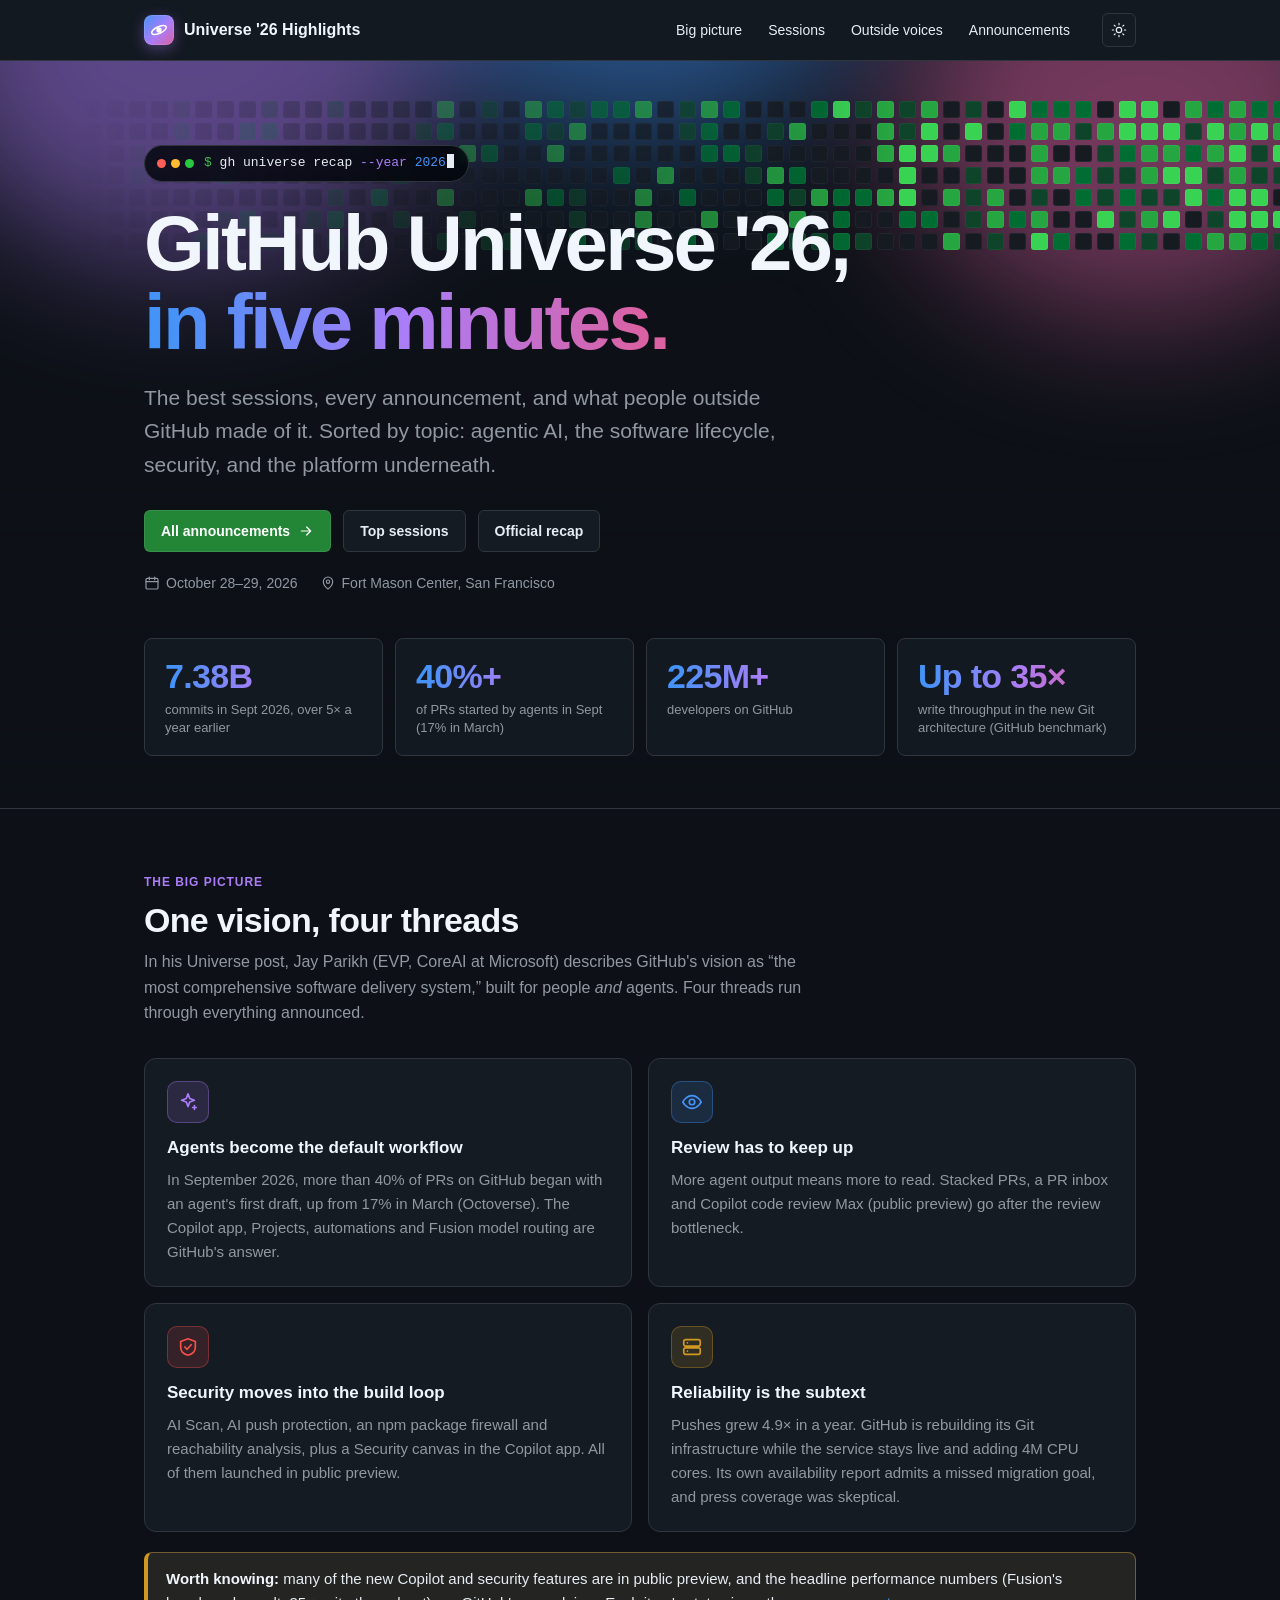
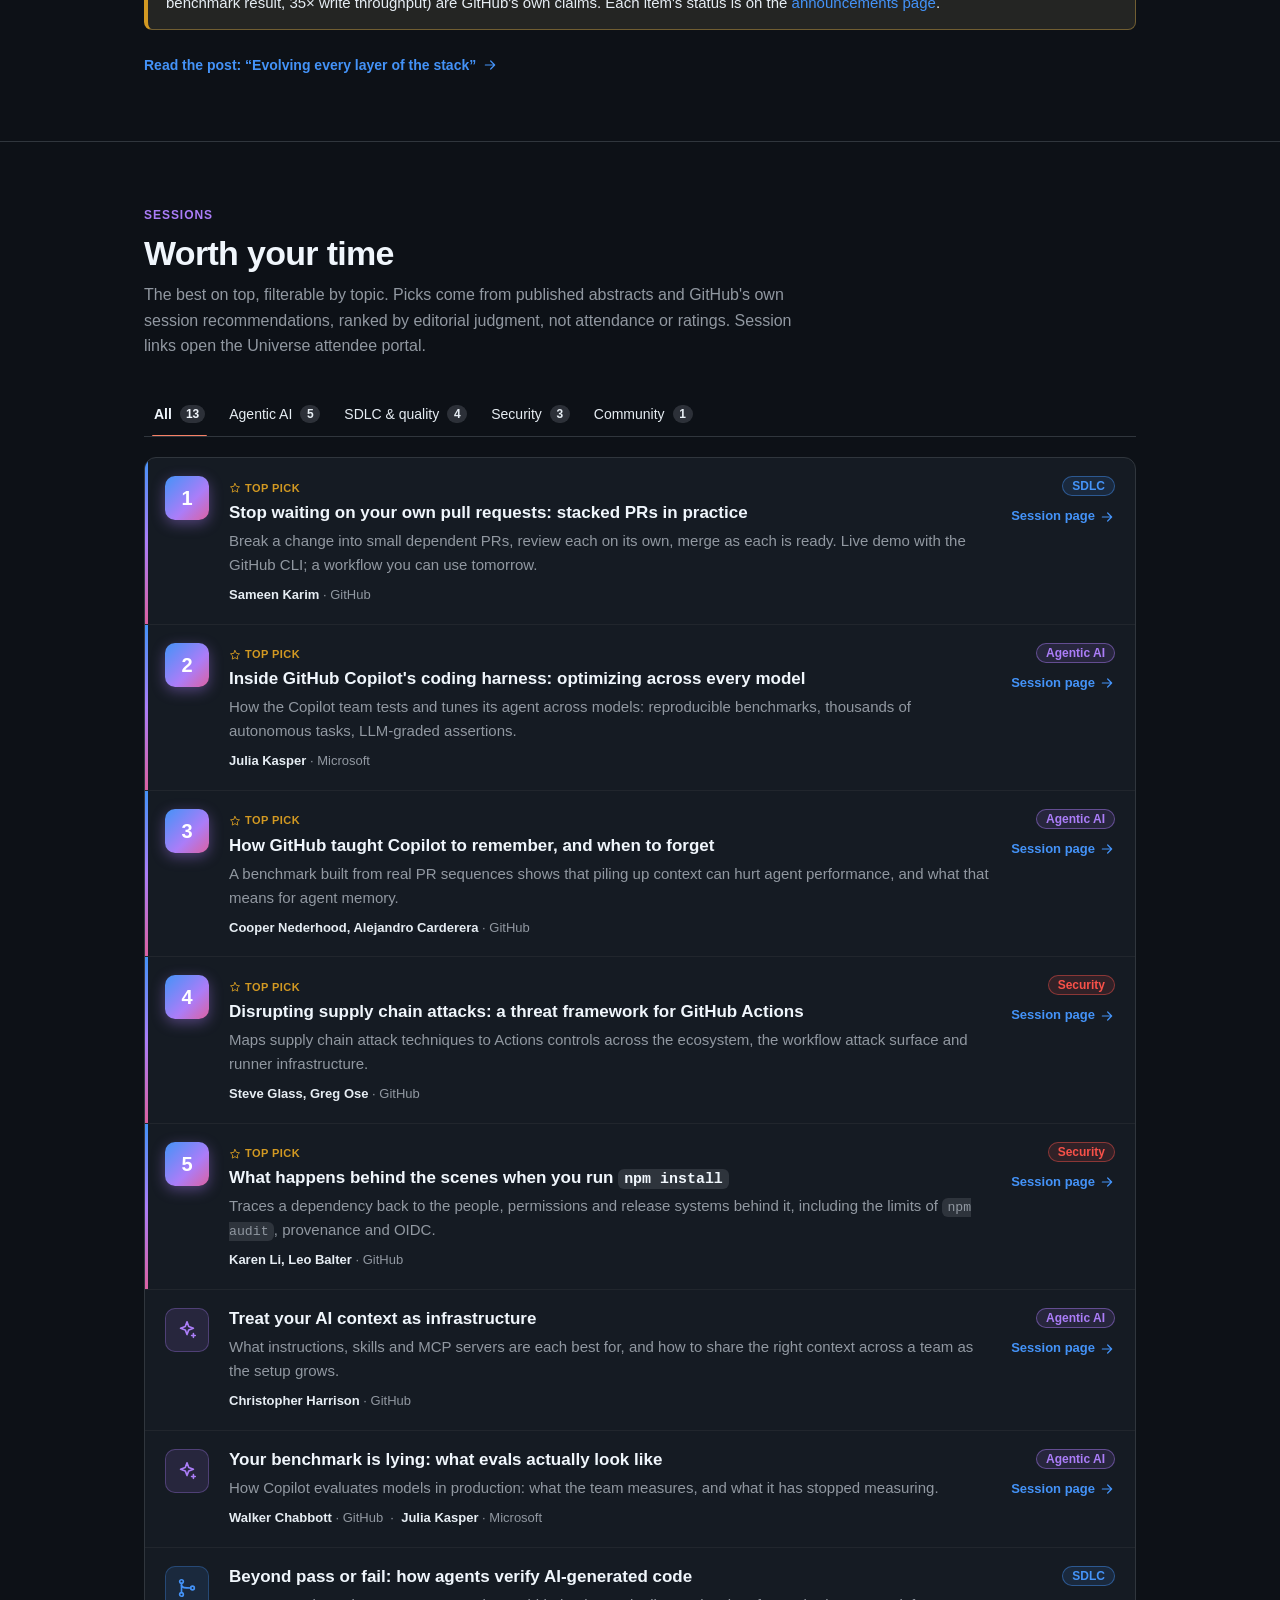
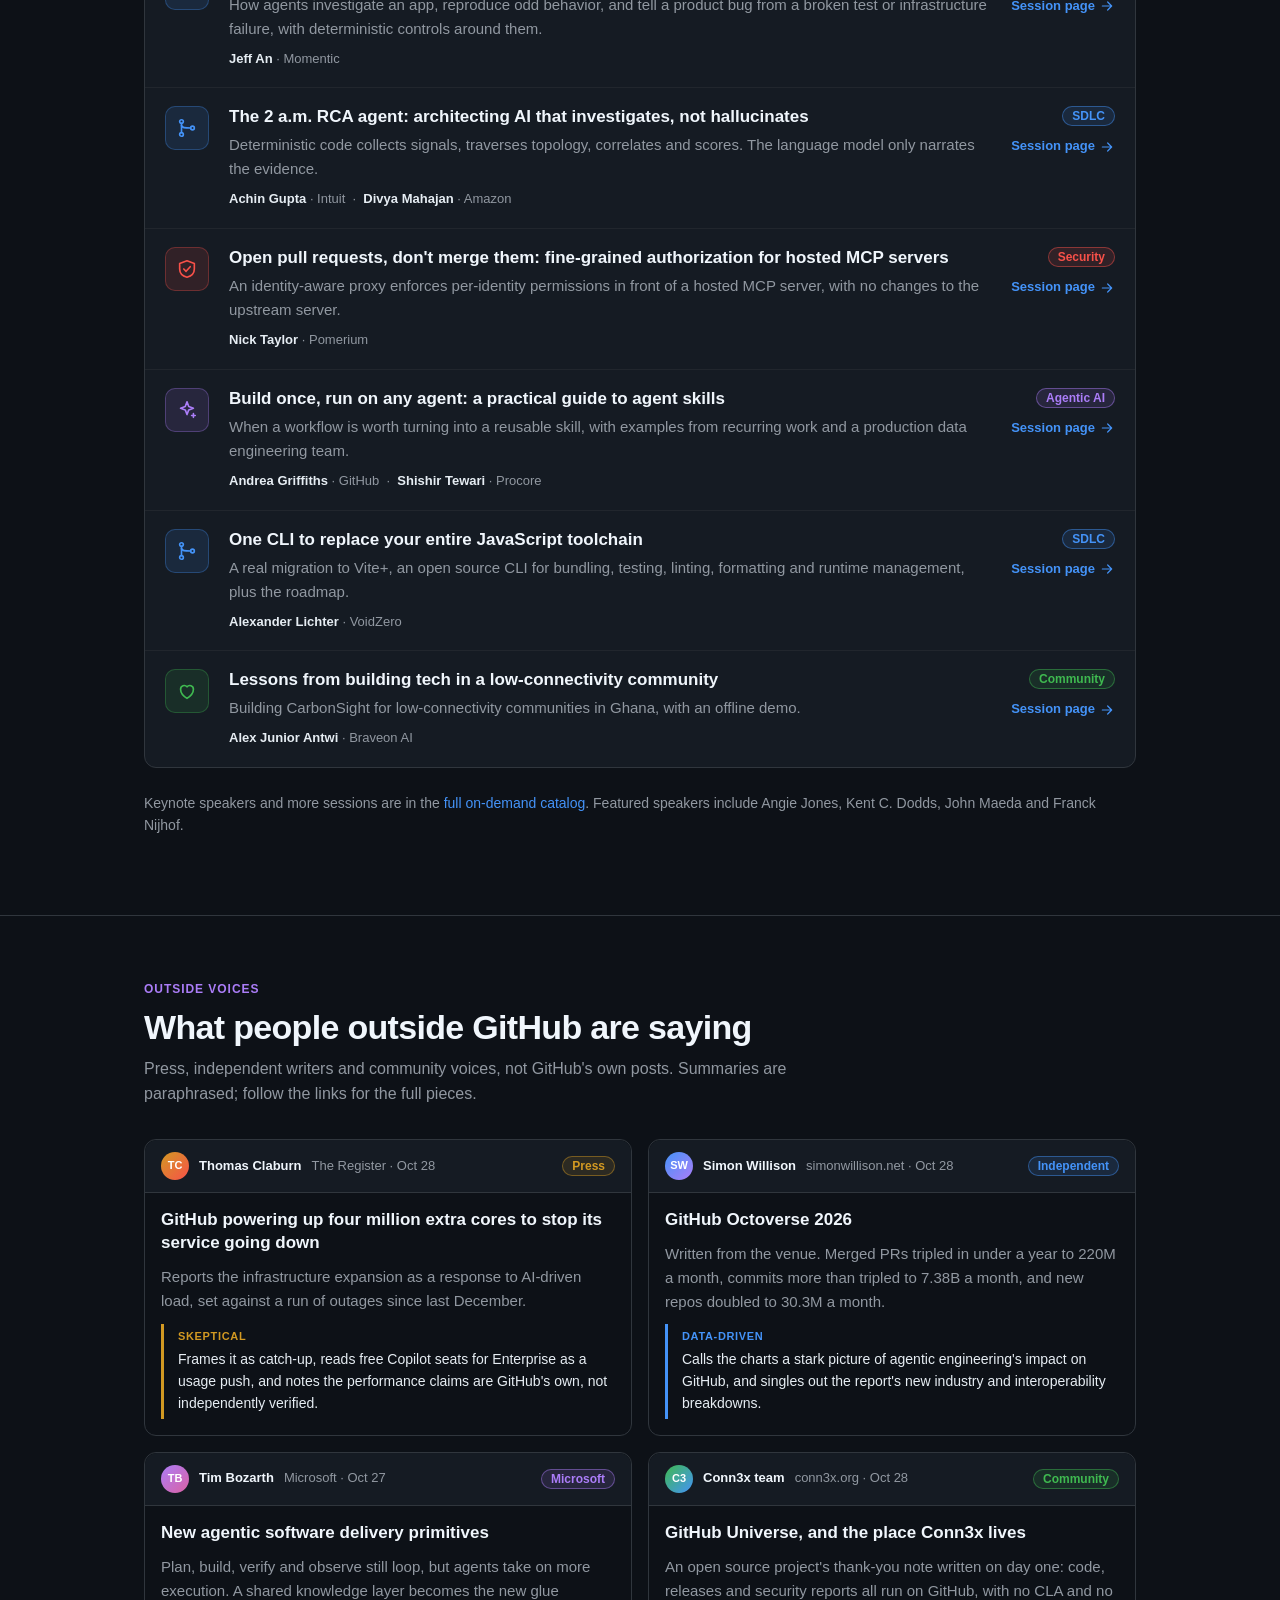
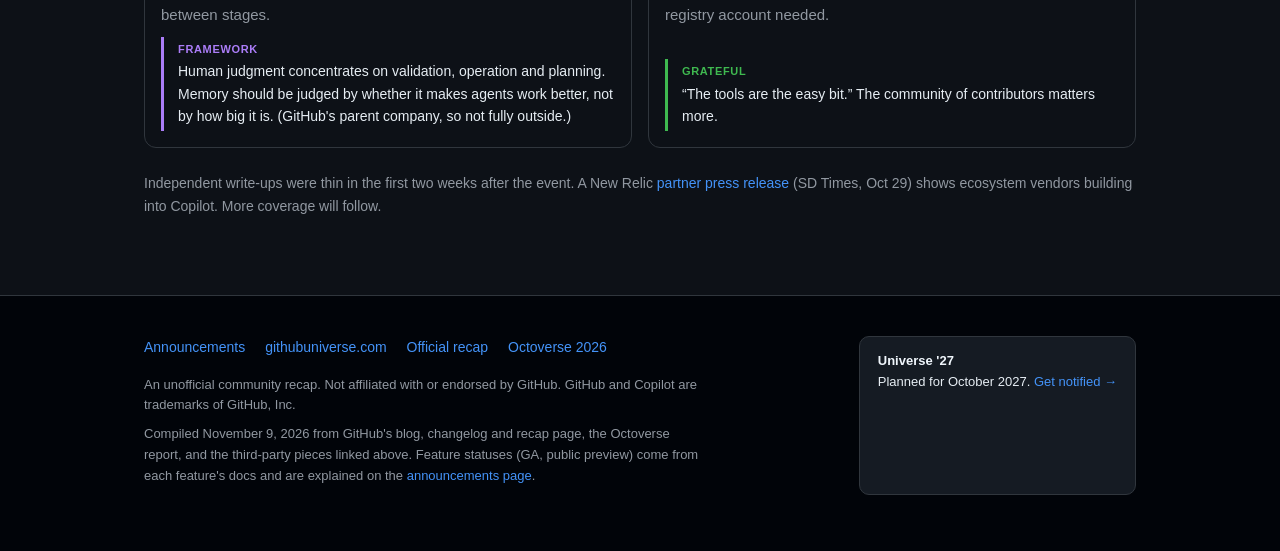
==== index.html @ 621e32c0 "Add GitHub Universe '26 highlights site Static, unofficial recap of GitHub Universe 2026: top sessio" ====
<!doctype html>
<html lang="en">
<head>
  <meta charset="utf-8">
  <meta name="viewport" content="width=device-width, initial-scale=1">
  <title>GitHub Universe '26: Highlights</title>
  <meta name="description" content="A crisp, unofficial recap of GitHub Universe 2026: the best sessions, every announcement, and what people outside GitHub are saying.">
  <meta property="og:title" content="GitHub Universe '26: Highlights">
  <meta property="og:description" content="The best sessions, every announcement, and outside takes, in five minutes.">
  <meta name="theme-color" content="#0d1117">
  <link rel="icon" href="assets/favicon.svg" type="image/svg+xml">
  <script>(function(){var t='dark';try{t=localStorage.getItem('u26-theme')||'dark'}catch(e){}var q=/[?&]theme=(light|dark)/.exec(location.search);if(q)t=q[1];document.documentElement.dataset.theme=t})()</script>
  <link rel="stylesheet" href="assets/style.css">
  <script src="assets/app.js" defer></script>
</head>
<body>

<svg width="0" height="0" style="position:absolute" aria-hidden="true">
  <defs>
    <symbol id="i-spark" viewBox="0 0 24 24"><path d="M12 3l1.9 5.1L19 10l-5.1 1.9L12 17l-1.9-5.1L5 10l5.1-1.9z"/><path d="M19 16v4M17 18h4"/></symbol>
    <symbol id="i-eye" viewBox="0 0 24 24"><path d="M2 12s3.6-7 10-7 10 7 10 7-3.6 7-10 7S2 12 2 12z"/><circle cx="12" cy="12" r="3"/></symbol>
    <symbol id="i-shield" viewBox="0 0 24 24"><path d="M12 3l8 3v6c0 4.4-3.2 7.7-8 9-4.8-1.3-8-4.6-8-9V6z"/><path d="M8.5 12l2.5 2.5 4.5-5"/></symbol>
    <symbol id="i-merge" viewBox="0 0 24 24"><circle cx="6" cy="5" r="2"/><circle cx="6" cy="19" r="2"/><circle cx="18" cy="12" r="2"/><path d="M6 7v10"/><path d="M6 9c0 3 4 3 10 3"/></symbol>
    <symbol id="i-heart" viewBox="0 0 24 24"><path d="M12 20s-7-4.4-7-10a4 4 0 017-2.6A4 4 0 0119 10c0 5.6-7 10-7 10z"/></symbol>
    <symbol id="i-star" viewBox="0 0 24 24"><path d="M12 3l2.8 5.7 6.2.9-4.5 4.4 1 6.2-5.5-2.9-5.5 2.9 1-6.2L3 9.6l6.2-.9z"/></symbol>
    <symbol id="i-sun" viewBox="0 0 24 24"><circle cx="12" cy="12" r="4"/><path d="M12 2v2M12 20v2M4.9 4.9l1.4 1.4M17.7 17.7l1.4 1.4M2 12h2M20 12h2M4.9 19.1l1.4-1.4M17.7 6.3l1.4-1.4"/></symbol>
    <symbol id="i-moon" viewBox="0 0 24 24"><path d="M20 14.5A8 8 0 019.5 4 8 8 0 1020 14.5z"/></symbol>
    <symbol id="i-arrow" viewBox="0 0 24 24"><path d="M5 12h14M13 6l6 6-6 6"/></symbol>
    <symbol id="i-pin" viewBox="0 0 24 24"><path d="M12 21s7-5.5 7-11a7 7 0 10-14 0c0 5.5 7 11 7 11z"/><circle cx="12" cy="10" r="2.5"/></symbol>
    <symbol id="i-cal" viewBox="0 0 24 24"><rect x="3" y="5" width="18" height="16" rx="2"/><path d="M3 10h18M8 3v4M16 3v4"/></symbol>
    <symbol id="i-server" viewBox="0 0 24 24"><rect x="3" y="4" width="18" height="7" rx="2"/><rect x="3" y="13" width="18" height="7" rx="2"/><path d="M7 7.5h.01M7 16.5h.01"/></symbol>
    <symbol id="i-orbit" viewBox="0 0 24 24"><ellipse cx="12" cy="12" rx="9.5" ry="4" transform="rotate(-25 12 12)"/><circle cx="12" cy="12" r="3.2" fill="currentColor" stroke="none"/></symbol>
  </defs>
</svg>

<a class="skip" href="#main">Skip to content</a>
<div class="progress" aria-hidden="true"></div>

<header class="site-header">
  <div class="wrap">
    <a class="brand" href="./">
      <span class="logo"><svg class="i" style="width:20px;height:20px"><use href="#i-orbit"/></svg></span>
      <span>Universe '26 Highlights</span>
    </a>
    <nav class="nav" aria-label="Primary">
      <a href="#big-picture">Big picture</a>
      <a href="#sessions">Sessions</a>
      <a href="#voices">Outside voices</a>
      <a href="announcements.html">Announcements</a>
    </nav>
    <button class="icon-btn" type="button" data-theme-toggle aria-label="Toggle light and dark theme" title="Toggle theme">
      <svg class="i sun"><use href="#i-sun"/></svg><svg class="i moon"><use href="#i-moon"/></svg>
    </button>
  </div>
</header>

<main id="main">
  <div class="hero">
    <div class="aurora" aria-hidden="true"><i></i><i></i><i></i></div>
    <div class="graph" aria-hidden="true"></div>
    <div class="hero-fade" aria-hidden="true"></div>
    <div class="wrap">
      <div class="term mono"><span class="dots" aria-hidden="true"><b></b><b></b><b></b></span><span><span class="p">$</span> gh universe recap <span class="f">--year</span> <span class="s">2026</span><span class="caret"></span></span></div>
      <h1>GitHub Universe '26,<br><span class="grad">in five minutes.</span></h1>
      <p class="lede">The best sessions, every announcement, and what people outside GitHub made of it. Sorted by topic: agentic AI, the software lifecycle, security, and the platform underneath.</p>
      <div class="cta">
        <a class="btn primary" href="announcements.html">All announcements <svg class="i"><use href="#i-arrow"/></svg></a>
        <a class="btn" href="#sessions">Top sessions</a>
        <a class="btn" href="https://github.com/events/universe/recap">Official recap</a>
      </div>
      <div class="meta">
        <span><svg class="i"><use href="#i-cal"/></svg> October 28–29, 2026</span>
        <span><svg class="i"><use href="#i-pin"/></svg> Fort Mason Center, San Francisco</span>
      </div>

      <div class="stats" role="list" aria-label="Key numbers">
        <div class="stat spot" role="listitem"><b class="grad" data-count="7.38" data-dec="2" data-suf="B">7.38B</b><span>commits in Sept 2026, over 5× a year earlier</span></div>
        <div class="stat spot" role="listitem"><b class="grad" data-count="40" data-suf="%+">40%+</b><span>of PRs started by agents in Sept (17% in March)</span></div>
        <div class="stat spot" role="listitem"><b class="grad" data-count="225" data-suf="M+">225M+</b><span>developers on GitHub</span></div>
        <div class="stat spot" role="listitem"><b class="grad" data-count="35" data-pre="Up to " data-suf="×">Up to 35×</b><span>write throughput in the new Git architecture (GitHub benchmark)</span></div>
      </div>
    </div>
  </div>

  <section id="big-picture">
    <div class="wrap">
      <p class="kicker reveal">The big picture</p>
      <h2 class="reveal">One vision, four threads</h2>
      <p class="sub reveal">In his Universe post, Jay Parikh (EVP, CoreAI at Microsoft) describes GitHub's vision as “the most comprehensive software delivery system,” built for people <em>and</em> agents. Four threads run through everything announced.</p>
      <div class="themes">
        <div class="theme spot t-purple reveal">
          <div class="ico"><svg class="i lg"><use href="#i-spark"/></svg></div>
          <h3>Agents become the default workflow</h3>
          <p>In September 2026, more than 40% of PRs on GitHub began with an agent's first draft, up from 17% in March (Octoverse). The Copilot app, Projects, automations and Fusion model routing are GitHub's answer.</p>
        </div>
        <div class="theme spot t-blue reveal">
          <div class="ico"><svg class="i lg"><use href="#i-eye"/></svg></div>
          <h3>Review has to keep up</h3>
          <p>More agent output means more to read. Stacked PRs, a PR inbox and Copilot code review Max (public preview) go after the review bottleneck.</p>
        </div>
        <div class="theme spot t-red reveal">
          <div class="ico"><svg class="i lg"><use href="#i-shield"/></svg></div>
          <h3>Security moves into the build loop</h3>
          <p>AI Scan, AI push protection, an npm package firewall and reachability analysis, plus a Security canvas in the Copilot app. All of them launched in public preview.</p>
        </div>
        <div class="theme spot t-orange reveal">
          <div class="ico"><svg class="i lg"><use href="#i-server"/></svg></div>
          <h3>Reliability is the subtext</h3>
          <p>Pushes grew 4.9× in a year. GitHub is rebuilding its Git infrastructure while the service stays live and adding 4M CPU cores. Its own availability report admits a missed migration goal, and press coverage was skeptical.</p>
        </div>
      </div>
      <p class="callout reveal"><b>Worth knowing:</b> many of the new Copilot and security features are in public preview, and the headline performance numbers (Fusion's benchmark result, 35× write throughput) are GitHub's own claims. Each item's status is on the <a href="announcements.html">announcements page</a>.</p>
      <a class="more reveal" href="https://github.blog/news-insights/company-news/github-universe-2026-evolving-every-layer-of-the-stack/">Read the post: “Evolving every layer of the stack” <svg class="i"><use href="#i-arrow"/></svg></a>
    </div>
  </section>

  <section id="sessions">
    <div class="wrap">
      <p class="kicker reveal">Sessions</p>
      <h2 class="reveal">Worth your time</h2>
      <p class="sub reveal">The best on top, filterable by topic. Picks come from published abstracts and GitHub's own session recommendations, ranked by editorial judgment, not attendance or ratings. Session links open the Universe attendee portal.</p>

      <div class="tabs" data-tabs hidden role="group" aria-label="Filter sessions by topic">
        <button class="tab" data-filter="all" aria-pressed="true">All <span class="counter">13</span></button>
        <button class="tab" data-filter="agentic" aria-pressed="false">Agentic AI <span class="counter">5</span></button>
        <button class="tab" data-filter="sdlc" aria-pressed="false">SDLC &amp; quality <span class="counter">4</span></button>
        <button class="tab" data-filter="security" aria-pressed="false">Security <span class="counter">3</span></button>
        <button class="tab" data-filter="community" aria-pressed="false">Community <span class="counter">1</span></button>
      </div>

      <ul class="list reveal">
        <li class="sess top" data-cat="sdlc" style="--c:var(--accent)">
          <div class="lead">1</div>
          <div>
            <span class="pick"><svg class="i" style="width:12px;height:12px"><use href="#i-star"/></svg> Top pick</span>
            <h3><a href="https://reg.githubuniverse.com/flow/github/universe26/attendee-portal/page/sessioncatalog/session/1777610662772001qS4e">Stop waiting on your own pull requests: stacked PRs in practice</a></h3>
            <p>Break a change into small dependent PRs, review each on its own, merge as each is ready. Live demo with the GitHub CLI; a workflow you can use tomorrow.</p>
            <div class="by"><b>Sameen Karim</b> · GitHub</div>
          </div>
          <div class="side"><span class="label c-sdlc">SDLC</span><a class="go" href="https://reg.githubuniverse.com/flow/github/universe26/attendee-portal/page/sessioncatalog/session/1777610662772001qS4e">Session page <svg class="i"><use href="#i-arrow"/></svg></a></div>
        </li>
        <li class="sess top" data-cat="agentic" style="--c:var(--purple)">
          <div class="lead">2</div>
          <div>
            <span class="pick"><svg class="i" style="width:12px;height:12px"><use href="#i-star"/></svg> Top pick</span>
            <h3><a href="https://reg.githubuniverse.com/flow/github/universe26/attendee-portal/page/sessioncatalog/session/1777584211997001vbxd">Inside GitHub Copilot's coding harness: optimizing across every model</a></h3>
            <p>How the Copilot team tests and tunes its agent across models: reproducible benchmarks, thousands of autonomous tasks, LLM-graded assertions.</p>
            <div class="by"><b>Julia Kasper</b> · Microsoft</div>
          </div>
          <div class="side"><span class="label c-agent">Agentic AI</span><a class="go" href="https://reg.githubuniverse.com/flow/github/universe26/attendee-portal/page/sessioncatalog/session/1777584211997001vbxd">Session page <svg class="i"><use href="#i-arrow"/></svg></a></div>
        </li>
        <li class="sess top" data-cat="agentic" style="--c:var(--purple)">
          <div class="lead">3</div>
          <div>
            <span class="pick"><svg class="i" style="width:12px;height:12px"><use href="#i-star"/></svg> Top pick</span>
            <h3><a href="https://reg.githubuniverse.com/flow/github/universe26/attendee-portal/page/sessioncatalog/session/1777557576923001fNOZ">How GitHub taught Copilot to remember, and when to forget</a></h3>
            <p>A benchmark built from real PR sequences shows that piling up context can hurt agent performance, and what that means for agent memory.</p>
            <div class="by"><b>Cooper Nederhood, Alejandro Carderera</b> · GitHub</div>
          </div>
          <div class="side"><span class="label c-agent">Agentic AI</span><a class="go" href="https://reg.githubuniverse.com/flow/github/universe26/attendee-portal/page/sessioncatalog/session/1777557576923001fNOZ">Session page <svg class="i"><use href="#i-arrow"/></svg></a></div>
        </li>
        <li class="sess top" data-cat="security" style="--c:var(--red)">
          <div class="lead">4</div>
          <div>
            <span class="pick"><svg class="i" style="width:12px;height:12px"><use href="#i-star"/></svg> Top pick</span>
            <h3><a href="https://reg.githubuniverse.com/flow/github/universe26/attendee-portal/page/sessioncatalog/session/1777658986177001QNCH">Disrupting supply chain attacks: a threat framework for GitHub Actions</a></h3>
            <p>Maps supply chain attack techniques to Actions controls across the ecosystem, the workflow attack surface and runner infrastructure.</p>
            <div class="by"><b>Steve Glass, Greg Ose</b> · GitHub</div>
          </div>
          <div class="side"><span class="label c-sec">Security</span><a class="go" href="https://reg.githubuniverse.com/flow/github/universe26/attendee-portal/page/sessioncatalog/session/1777658986177001QNCH">Session page <svg class="i"><use href="#i-arrow"/></svg></a></div>
        </li>
        <li class="sess top" data-cat="security" style="--c:var(--red)">
          <div class="lead">5</div>
          <div>
            <span class="pick"><svg class="i" style="width:12px;height:12px"><use href="#i-star"/></svg> Top pick</span>
            <h3><a href="https://reg.githubuniverse.com/flow/github/universe26/attendee-portal/page/sessioncatalog/session/1777602763278001LSdB">What happens behind the scenes when you run <code>npm install</code></a></h3>
            <p>Traces a dependency back to the people, permissions and release systems behind it, including the limits of <code>npm audit</code>, provenance and OIDC.</p>
            <div class="by"><b>Karen Li, Leo Balter</b> · GitHub</div>
          </div>
          <div class="side"><span class="label c-sec">Security</span><a class="go" href="https://reg.githubuniverse.com/flow/github/universe26/attendee-portal/page/sessioncatalog/session/1777602763278001LSdB">Session page <svg class="i"><use href="#i-arrow"/></svg></a></div>
        </li>

        <li class="sess" data-cat="agentic" style="--c:var(--purple)">
          <div class="lead"><svg class="i lg"><use href="#i-spark"/></svg></div>
          <div>
            <h3><a href="https://reg.githubuniverse.com/flow/github/universe26/attendee-portal/page/sessioncatalog/session/1778275240014001huB4">Treat your AI context as infrastructure</a></h3>
            <p>What instructions, skills and MCP servers are each best for, and how to share the right context across a team as the setup grows.</p>
            <div class="by"><b>Christopher Harrison</b> · GitHub</div>
          </div>
          <div class="side"><span class="label c-agent">Agentic AI</span><a class="go" href="https://reg.githubuniverse.com/flow/github/universe26/attendee-portal/page/sessioncatalog/session/1778275240014001huB4">Session page <svg class="i"><use href="#i-arrow"/></svg></a></div>
        </li>
        <li class="sess" data-cat="agentic" style="--c:var(--purple)">
          <div class="lead"><svg class="i lg"><use href="#i-spark"/></svg></div>
          <div>
            <h3><a href="https://reg.githubuniverse.com/flow/github/universe26/attendee-portal/page/sessioncatalog/session/1776460904386001a8nL">Your benchmark is lying: what evals actually look like</a></h3>
            <p>How Copilot evaluates models in production: what the team measures, and what it has stopped measuring.</p>
            <div class="by"><b>Walker Chabbott</b> · GitHub &nbsp;·&nbsp; <b>Julia Kasper</b> · Microsoft</div>
          </div>
          <div class="side"><span class="label c-agent">Agentic AI</span><a class="go" href="https://reg.githubuniverse.com/flow/github/universe26/attendee-portal/page/sessioncatalog/session/1776460904386001a8nL">Session page <svg class="i"><use href="#i-arrow"/></svg></a></div>
        </li>
        <li class="sess" data-cat="sdlc" style="--c:var(--accent)">
          <div class="lead"><svg class="i lg"><use href="#i-merge"/></svg></div>
          <div>
            <h3><a href="https://reg.githubuniverse.com/flow/github/universe26/attendee-portal/page/sessioncatalog/session/1787615869752001IyaJ">Beyond pass or fail: how agents verify AI-generated code</a></h3>
            <p>How agents investigate an app, reproduce odd behavior, and tell a product bug from a broken test or infrastructure failure, with deterministic controls around them.</p>
            <div class="by"><b>Jeff An</b> · Momentic</div>
          </div>
          <div class="side"><span class="label c-sdlc">SDLC</span><a class="go" href="https://reg.githubuniverse.com/flow/github/universe26/attendee-portal/page/sessioncatalog/session/1787615869752001IyaJ">Session page <svg class="i"><use href="#i-arrow"/></svg></a></div>
        </li>
        <li class="sess" data-cat="sdlc" style="--c:var(--accent)">
          <div class="lead"><svg class="i lg"><use href="#i-merge"/></svg></div>
          <div>
            <h3><a href="https://reg.githubuniverse.com/flow/github/universe26/attendee-portal/page/sessioncatalog/session/1777687372042001GE87">The 2 a.m. RCA agent: architecting AI that investigates, not hallucinates</a></h3>
            <p>Deterministic code collects signals, traverses topology, correlates and scores. The language model only narrates the evidence.</p>
            <div class="by"><b>Achin Gupta</b> · Intuit &nbsp;·&nbsp; <b>Divya Mahajan</b> · Amazon</div>
          </div>
          <div class="side"><span class="label c-sdlc">SDLC</span><a class="go" href="https://reg.githubuniverse.com/flow/github/universe26/attendee-portal/page/sessioncatalog/session/1777687372042001GE87">Session page <svg class="i"><use href="#i-arrow"/></svg></a></div>
        </li>
        <li class="sess" data-cat="security" style="--c:var(--red)">
          <div class="lead"><svg class="i lg"><use href="#i-shield"/></svg></div>
          <div>
            <h3><a href="https://reg.githubuniverse.com/flow/github/universe26/attendee-portal/page/sessioncatalog/session/1777489102123001ThSM">Open pull requests, don't merge them: fine-grained authorization for hosted MCP servers</a></h3>
            <p>An identity-aware proxy enforces per-identity permissions in front of a hosted MCP server, with no changes to the upstream server.</p>
            <div class="by"><b>Nick Taylor</b> · Pomerium</div>
          </div>
          <div class="side"><span class="label c-sec">Security</span><a class="go" href="https://reg.githubuniverse.com/flow/github/universe26/attendee-portal/page/sessioncatalog/session/1777489102123001ThSM">Session page <svg class="i"><use href="#i-arrow"/></svg></a></div>
        </li>
        <li class="sess" data-cat="agentic" style="--c:var(--purple)">
          <div class="lead"><svg class="i lg"><use href="#i-spark"/></svg></div>
          <div>
            <h3><a href="https://reg.githubuniverse.com/flow/github/universe26/attendee-portal/page/sessioncatalog/session/1785179690271001xi4A">Build once, run on any agent: a practical guide to agent skills</a></h3>
            <p>When a workflow is worth turning into a reusable skill, with examples from recurring work and a production data engineering team.</p>
            <div class="by"><b>Andrea Griffiths</b> · GitHub &nbsp;·&nbsp; <b>Shishir Tewari</b> · Procore</div>
          </div>
          <div class="side"><span class="label c-agent">Agentic AI</span><a class="go" href="https://reg.githubuniverse.com/flow/github/universe26/attendee-portal/page/sessioncatalog/session/1785179690271001xi4A">Session page <svg class="i"><use href="#i-arrow"/></svg></a></div>
        </li>
        <li class="sess" data-cat="sdlc" style="--c:var(--accent)">
          <div class="lead"><svg class="i lg"><use href="#i-merge"/></svg></div>
          <div>
            <h3><a href="https://reg.githubuniverse.com/flow/github/universe26/attendee-portal/page/sessioncatalog/session/1776349155958001oTwn">One CLI to replace your entire JavaScript toolchain</a></h3>
            <p>A real migration to Vite+, an open source CLI for bundling, testing, linting, formatting and runtime management, plus the roadmap.</p>
            <div class="by"><b>Alexander Lichter</b> · VoidZero</div>
          </div>
          <div class="side"><span class="label c-sdlc">SDLC</span><a class="go" href="https://reg.githubuniverse.com/flow/github/universe26/attendee-portal/page/sessioncatalog/session/1776349155958001oTwn">Session page <svg class="i"><use href="#i-arrow"/></svg></a></div>
        </li>
        <li class="sess" data-cat="community" style="--c:var(--green)">
          <div class="lead"><svg class="i lg"><use href="#i-heart"/></svg></div>
          <div>
            <h3><a href="https://reg.githubuniverse.com/flow/github/universe26/attendee-portal/page/sessioncatalog/session/1775902696655001nnFo">Lessons from building tech in a low-connectivity community</a></h3>
            <p>Building CarbonSight for low-connectivity communities in Ghana, with an offline demo.</p>
            <div class="by"><b>Alex Junior Antwi</b> · Braveon AI</div>
          </div>
          <div class="side"><span class="label c-comm">Community</span><a class="go" href="https://reg.githubuniverse.com/flow/github/universe26/attendee-portal/page/sessioncatalog/session/1775902696655001nnFo">Session page <svg class="i"><use href="#i-arrow"/></svg></a></div>
        </li>
      </ul>

      <p class="note">Keynote speakers and more sessions are in the <a href="https://reg.githubuniverse.com/flow/github/universe26/attendee-portal/page/sessioncatalog?tab.allsessions=1783449560443001ldrh&amp;search.deliveryformat=1692799009854002CBbz">full on-demand catalog</a>. Featured speakers include Angie Jones, Kent C. Dodds, John Maeda and Franck Nijhof.</p>
    </div>
  </section>

  <section id="voices">
    <div class="wrap">
      <p class="kicker reveal">Outside voices</p>
      <h2 class="reveal">What people outside GitHub are saying</h2>
      <p class="sub reveal">Press, independent writers and community voices, not GitHub's own posts. Summaries are paraphrased; follow the links for the full pieces.</p>

      <div class="voices">
        <article class="comment reveal" style="--c:var(--orange)">
          <div class="comment-head"><span class="avatar" style="--a:#d29922;--b:#f85149">TC</span><strong>Thomas Claburn</strong><span>The Register · Oct 28</span><span class="label c-press">Press</span></div>
          <div class="comment-body">
            <h3><a href="https://www.theregister.com/ai-and-ml/2026/10/28/github-powering-up-four-million-extra-cores-to-stop-its-service-going-down/5305863">GitHub powering up four million extra cores to stop its service going down</a></h3>
            <p>Reports the infrastructure expansion as a response to AI-driven load, set against a run of outages since last December.</p>
            <blockquote class="take"><span class="tag">Skeptical</span>Frames it as catch-up, reads free Copilot seats for Enterprise as a usage push, and notes the performance claims are GitHub's own, not independently verified.</blockquote>
          </div>
        </article>

        <article class="comment reveal" style="--c:var(--accent)">
          <div class="comment-head"><span class="avatar" style="--a:#4493f8;--b:#ab7df8">SW</span><strong>Simon Willison</strong><span>simonwillison.net · Oct 28</span><span class="label c-indie">Independent</span></div>
          <div class="comment-body">
            <h3><a href="https://simonwillison.net/2026/Oct/28/github-octoverse-2026/">GitHub Octoverse 2026</a></h3>
            <p>Written from the venue. Merged PRs tripled in under a year to 220M a month, commits more than tripled to 7.38B a month, and new repos doubled to 30.3M a month.</p>
            <blockquote class="take"><span class="tag">Data-driven</span>Calls the charts a stark picture of agentic engineering's impact on GitHub, and singles out the report's new industry and interoperability breakdowns.</blockquote>
          </div>
        </article>

        <article class="comment reveal" style="--c:var(--purple)">
          <div class="comment-head"><span class="avatar" style="--a:#ab7df8;--b:#db61a2">TB</span><strong>Tim Bozarth</strong><span>Microsoft · Oct 27</span><span class="label c-ms">Microsoft</span></div>
          <div class="comment-body">
            <h3><a href="https://commandline.microsoft.com/new-agentic-software-delivery-primitives/">New agentic software delivery primitives</a></h3>
            <p>Plan, build, verify and observe still loop, but agents take on more execution. A shared knowledge layer becomes the new glue between stages.</p>
            <blockquote class="take"><span class="tag">Framework</span>Human judgment concentrates on validation, operation and planning. Memory should be judged by whether it makes agents work better, not by how big it is. (GitHub's parent company, so not fully outside.)</blockquote>
          </div>
        </article>

        <article class="comment reveal" style="--c:var(--green)">
          <div class="comment-head"><span class="avatar" style="--a:#3fb950;--b:#4493f8">C3</span><strong>Conn3x team</strong><span>conn3x.org · Oct 28</span><span class="label c-comm">Community</span></div>
          <div class="comment-body">
            <h3><a href="https://conn3x.org/blog/github-universe-2026">GitHub Universe, and the place Conn3x lives</a></h3>
            <p>An open source project's thank-you note written on day one: code, releases and security reports all run on GitHub, with no CLA and no registry account needed.</p>
            <blockquote class="take"><span class="tag">Grateful</span>“The tools are the easy bit.” The community of contributors matters more.</blockquote>
          </div>
        </article>
      </div>

      <p class="note">Independent write-ups were thin in the first two weeks after the event. A New Relic <a href="https://sdtimes.com/telemetry/new-relic-change-tracking-brings-headless-intelligent-observability-directly-into-github-copilot/">partner press release</a> (SD Times, Oct 29) shows ecosystem vendors building into Copilot. More coverage will follow.</p>
    </div>
  </section>
</main>

<footer class="site-footer">
  <div class="wrap">
    <div class="row">
      <div>
        <div class="links" style="margin-bottom:16px">
          <a href="announcements.html">Announcements</a>
          <a href="https://githubuniverse.com/">githubuniverse.com</a>
          <a href="https://github.com/events/universe/recap">Official recap</a>
          <a href="https://octoverse.github.com/">Octoverse 2026</a>
        </div>
        <p>An unofficial community recap. Not affiliated with or endorsed by GitHub. GitHub and Copilot are trademarks of GitHub, Inc.</p>
        <p>Compiled November 9, 2026 from GitHub's blog, changelog and recap page, the Octoverse report, and the third-party pieces linked above. Feature statuses (GA, public preview) come from each feature's docs and are explained on the <a href="announcements.html">announcements page</a>.</p>
      </div>
      <div class="next"><b>Universe '27</b>Planned for October 2027. <a href="https://reg.githubuniverse.com/flow/github/universe26/getnotified">Get notified →</a></div>
    </div>
  </div>
</footer>

</body>
</html>
---- assets/style.css ----
/* GitHub Universe '26 Highlights
   Primer-flavoured design system. Dark is the default; [data-theme="light"] flips it. */

:root {
  color-scheme: dark;
  --bg: #0d1117;
  --bg-subtle: #151b23;
  --bg-inset: #010409;
  --bg-hover: #1c232d;
  --border: #30363d;
  --border-muted: #21262d;
  --text: #e6edf3;
  --text-strong: #f0f6fc;
  --muted: #9198a1;
  --accent: #4493f8;
  --green: #3fb950;
  --purple: #ab7df8;
  --red: #f85149;
  --orange: #d29922;
  --pink: #db61a2;
  --tab-underline: #f78166;
  --cell-0: #161b22;
  --cell-1: #0e4429;
  --cell-2: #006d32;
  --cell-3: #26a641;
  --cell-4: #39d353;
  --aurora: .5;
  --shadow: 0 8px 24px rgba(1, 4, 9, .45);
  --radius: 8px;
  --max: 1040px;
}

[data-theme="light"] {
  color-scheme: light;
  --bg: #ffffff;
  --bg-subtle: #f6f8fa;
  --bg-inset: #f6f8fa;
  --bg-hover: #eef1f4;
  --border: #d1d9e0;
  --border-muted: #e6eaee;
  --text: #1f2328;
  --text-strong: #010409;
  --muted: #59636e;
  --accent: #0969da;
  --green: #1a7f37;
  --purple: #8250df;
  --red: #d1242f;
  --orange: #9a6700;
  --pink: #bf3989;
  --tab-underline: #fd8c73;
  --cell-0: #eaeef2;
  --cell-1: #aceebb;
  --cell-2: #4ac26b;
  --cell-3: #2da44e;
  --cell-4: #116329;
  --aurora: .28;
  --shadow: 0 8px 24px rgba(140, 149, 159, .25);
}

* { box-sizing: border-box; }
html { scroll-behavior: smooth; scroll-padding-top: 80px; }
body {
  margin: 0; background: var(--bg); color: var(--text);
  font: 16px/1.6 -apple-system, BlinkMacSystemFont, "Segoe UI", "Noto Sans", Helvetica, Arial, sans-serif;
  -webkit-font-smoothing: antialiased;
}
a { color: var(--accent); text-decoration: none; }
a:hover { text-decoration: underline; }
code, .mono { font-family: ui-monospace, SFMono-Regular, "SF Mono", Menlo, Consolas, "Liberation Mono", monospace; }
code { font-size: .88em; background: color-mix(in srgb, var(--muted) 20%, transparent); padding: .15em .4em; border-radius: 6px; }
.wrap { max-width: var(--max); margin: 0 auto; padding: 0 24px; }
.sr { position: absolute; width: 1px; height: 1px; overflow: hidden; clip: rect(0 0 0 0); white-space: nowrap; }

.i { width: 16px; height: 16px; fill: none; stroke: currentColor; stroke-width: 1.8; stroke-linecap: round; stroke-linejoin: round; flex: none; vertical-align: -3px; }
.i.lg { width: 22px; height: 22px; }

/* accessibility */
.skip { position: absolute; left: 12px; top: -48px; z-index: 40; padding: 8px 14px; border-radius: 6px; background: var(--accent); color: #fff; font-weight: 600; font-size: 14px; }
.skip:focus { top: 10px; text-decoration: none; }
:focus-visible { outline: 2px solid var(--accent); outline-offset: 2px; border-radius: 4px; }

/* ---------- progress + header ---------- */
.progress { position: fixed; inset: 0 0 auto 0; height: 2px; z-index: 30; transform-origin: 0 50%; transform: scaleX(var(--p, 0));
  background: linear-gradient(90deg, var(--accent), var(--purple), var(--pink)); }

.site-header { position: sticky; top: 0; z-index: 20; background: color-mix(in srgb, var(--bg-subtle) 86%, transparent);
  backdrop-filter: saturate(1.4) blur(12px); border-bottom: 1px solid var(--border); }
.site-header .wrap { display: flex; align-items: center; gap: 20px; height: 60px; }
.brand { display: flex; align-items: center; gap: 10px; color: var(--text-strong); font-weight: 600; white-space: nowrap; flex-shrink: 0; }
.brand:hover { text-decoration: none; }
.brand .logo { width: 30px; height: 30px; border-radius: 8px; display: grid; place-items: center; color: #fff;
  background: linear-gradient(135deg, #4493f8, #ab7df8 55%, #db61a2); box-shadow: 0 0 0 1px rgba(255,255,255,.12) inset, 0 4px 14px rgba(171,125,248,.35); }
.brand .logo svg { width: 20px; height: 20px; }
.nav { display: flex; gap: 2px; margin-left: auto; overflow-x: auto; min-width: 0; scrollbar-width: none; }
.nav a { color: var(--text); font-size: 14px; padding: 6px 12px; border-radius: 6px; white-space: nowrap; }
.nav a:hover { background: var(--bg-hover); text-decoration: none; }
.nav a[aria-current="page"] { font-weight: 600; color: var(--text-strong); background: var(--bg-hover); }
.icon-btn { flex: none; width: 34px; height: 34px; display: grid; place-items: center; background: var(--bg-subtle); color: var(--text);
  border: 1px solid var(--border); border-radius: 6px; cursor: pointer; }
.icon-btn:hover { background: var(--bg-hover); border-color: var(--muted); }
.icon-btn .moon { display: none; }
[data-theme="light"] .icon-btn .sun { display: none; }
[data-theme="light"] .icon-btn .moon { display: block; }

/* ---------- hero ---------- */
.hero { position: relative; overflow: hidden; isolation: isolate; padding: 84px 0 52px; border-bottom: 1px solid var(--border); }
.aurora { position: absolute; inset: 0; z-index: -3; filter: blur(70px); opacity: var(--aurora); pointer-events: none; }
.aurora i { position: absolute; border-radius: 50%; animation: drift 22s ease-in-out infinite alternate; }
.aurora i:nth-child(1) { left: -6%; top: -30%; width: 520px; height: 420px; background: var(--purple); }
.aurora i:nth-child(2) { left: 32%; top: -40%; width: 460px; height: 380px; background: var(--accent); animation-delay: -6s; }
.aurora i:nth-child(3) { right: -8%; top: -20%; width: 480px; height: 400px; background: var(--pink); animation-delay: -12s; }
@keyframes drift { to { transform: translate3d(40px, 30px, 0) scale(1.1); } }

.graph { position: absolute; z-index: -2; right: -10px; top: 40px; display: grid; grid-template-rows: repeat(7, var(--cell)); grid-auto-flow: column; grid-auto-columns: var(--cell);
  gap: 5px; --cell: 17px; -webkit-mask-image: linear-gradient(to right, transparent 8%, #000 70%); mask-image: linear-gradient(to right, transparent 8%, #000 70%); }
.graph .cell { width: var(--cell); height: var(--cell); border-radius: 3px; background: var(--cell-0); outline: 1px solid color-mix(in srgb, var(--text) 5%, transparent); outline-offset: -1px;
  opacity: 0; animation: pop .7s cubic-bezier(.2,.8,.2,1) forwards; animation-delay: var(--d, 0ms); }
.graph .cell.l1 { background: var(--cell-1); } .graph .cell.l2 { background: var(--cell-2); }
.graph .cell.l3 { background: var(--cell-3); } .graph .cell.l4 { background: var(--cell-4); }
.graph .cell.tw { animation: pop .7s forwards, twinkle 4s ease-in-out infinite; animation-delay: var(--d, 0ms), var(--t, 0s); }
@keyframes pop { from { opacity: 0; transform: scale(.4); } to { opacity: 1; transform: none; } }
@keyframes twinkle { 50% { filter: brightness(1.5); } }
.hero-fade { position: absolute; inset: 0; z-index: -1; background: linear-gradient(to bottom, transparent 55%, var(--bg)); pointer-events: none; }

.term { display: inline-flex; align-items: center; gap: 10px; padding: 7px 14px 7px 12px; font-size: 13px; border: 1px solid var(--border); border-radius: 999px;
  background: color-mix(in srgb, var(--bg-inset) 80%, transparent); backdrop-filter: blur(6px); color: var(--text); }
.term .dots { display: inline-flex; gap: 5px; }
.term .dots b { width: 9px; height: 9px; border-radius: 50%; background: var(--border); }
.term .dots b:nth-child(1) { background: #ff5f57; } .term .dots b:nth-child(2) { background: #febc2e; } .term .dots b:nth-child(3) { background: #28c840; }
.term .p { color: var(--green); } .term .f { color: var(--purple); } .term .s { color: var(--accent); }
.caret { display: inline-block; width: 7px; height: 14px; margin-left: 1px; background: var(--text); vertical-align: -2px; animation: blink 1.1s steps(1) infinite; }
@keyframes blink { 50% { opacity: 0; } }

.hero h1 { font-size: clamp(42px, 7.2vw, 78px); line-height: 1.02; margin: 22px 0 18px; letter-spacing: -0.035em; font-weight: 700; color: var(--text-strong); }
.grad { background: linear-gradient(95deg, var(--accent) 5%, var(--purple) 50%, var(--pink) 95%); -webkit-background-clip: text; background-clip: text; color: transparent; }
.lede { font-size: clamp(17px, 2.2vw, 21px); color: var(--muted); max-width: 640px; margin: 0 0 28px; }
.cta { display: flex; flex-wrap: wrap; gap: 12px; margin-bottom: 20px; }
.btn { display: inline-flex; align-items: center; gap: 8px; padding: 9px 16px; border-radius: 6px; font-weight: 600; font-size: 14px;
  border: 1px solid var(--border); background: var(--bg-subtle); color: var(--text); transition: transform .15s, background .15s, border-color .15s; }
.btn:hover { text-decoration: none; background: var(--bg-hover); border-color: var(--muted); }
.btn.primary { background: #238636; border-color: rgba(240,246,252,.1); color: #fff; box-shadow: 0 0 0 0 rgba(46,160,67,.5); }
.btn.primary:hover { background: #2ea043; transform: translateY(-1px); box-shadow: 0 6px 20px rgba(46,160,67,.35); }
.meta { display: flex; flex-wrap: wrap; gap: 8px 22px; color: var(--muted); font-size: 14px; }
.meta span { display: inline-flex; align-items: center; gap: 6px; }

.stats { display: grid; grid-template-columns: repeat(4, 1fr); gap: 12px; margin-top: 44px; }
.stat { padding: 18px 20px; border: 1px solid var(--border); border-radius: var(--radius); background: color-mix(in srgb, var(--bg-subtle) 88%, transparent); backdrop-filter: blur(6px); }
.stat b { display: block; font-size: 34px; line-height: 1.15; letter-spacing: -0.02em; font-variant-numeric: tabular-nums; }
.stat span { display: block; margin-top: 4px; color: var(--muted); font-size: 13px; line-height: 1.4; }

/* ---------- sections ---------- */
section { padding: 64px 0; border-bottom: 1px solid var(--border); }
section:last-of-type { border-bottom: 0; }
.kicker { font-size: 12px; font-weight: 600; letter-spacing: .08em; text-transform: uppercase; color: var(--purple); margin: 0 0 8px; }
h2 { font-size: clamp(26px, 4vw, 34px); line-height: 1.2; margin: 0 0 8px; letter-spacing: -0.02em; color: var(--text-strong); }
h3 { font-size: 17px; line-height: 1.35; margin: 0; color: var(--text-strong); }
.sub { color: var(--muted); margin: 0 0 32px; max-width: 660px; }

/* spotlight cards */
.spot { position: relative; overflow: hidden; isolation: isolate; }
.spot::before { content: ""; position: absolute; inset: 0; z-index: -1; opacity: 0; transition: opacity .3s;
  background: radial-gradient(280px circle at var(--mx, 50%) var(--my, 50%), color-mix(in srgb, var(--accent) 16%, transparent), transparent 70%); }
.spot:hover::before { opacity: 1; }

.themes { display: grid; grid-template-columns: repeat(2, minmax(0, 1fr)); gap: 16px; }
.theme { padding: 22px; border: 1px solid var(--border); border-radius: 12px; background: var(--bg-subtle); transition: border-color .2s, transform .2s; }
.theme:hover { border-color: color-mix(in srgb, var(--c) 60%, var(--border)); transform: translateY(-2px); }
.theme .ico { width: 42px; height: 42px; display: grid; place-items: center; border-radius: 10px; margin-bottom: 14px; color: var(--c);
  background: color-mix(in srgb, var(--c) 14%, transparent); border: 1px solid color-mix(in srgb, var(--c) 35%, transparent); }
.theme p { margin: 8px 0 0; color: var(--muted); font-size: 15px; }
.t-purple { --c: var(--purple); } .t-blue { --c: var(--accent); } .t-red { --c: var(--red); } .t-orange { --c: var(--orange); }
.callout { margin: 20px 0 0; padding: 14px 18px; border: 1px solid color-mix(in srgb, var(--orange) 40%, var(--border)); border-left: 4px solid var(--orange); border-radius: 8px;
  background: color-mix(in srgb, var(--orange) 8%, var(--bg-subtle)); color: var(--text); font-size: 15px; }
.callout b { color: var(--text-strong); }
.more { display: inline-flex; align-items: center; gap: 6px; margin-top: 24px; font-weight: 600; font-size: 14px; }

/* labels (GitHub issue-label style) */
.label { display: inline-flex; align-items: center; gap: 5px; font-size: 12px; font-weight: 600; line-height: 18px; padding: 0 9px; border-radius: 2em;
  border: 1px solid color-mix(in srgb, var(--c) 45%, transparent); color: var(--c); background: color-mix(in srgb, var(--c) 12%, transparent); white-space: nowrap; }
.c-agent { --c: var(--purple); } .c-sdlc { --c: var(--accent); } .c-sec { --c: var(--red); }
.c-comm { --c: var(--green); } .c-infra { --c: var(--orange); } .c-biz { --c: var(--pink); }
.c-press { --c: var(--orange); } .c-indie { --c: var(--accent); } .c-ms { --c: var(--purple); }

/* tabs (GitHub UnderlineNav) */
.tabs { display: flex; gap: 4px; border-bottom: 1px solid var(--border); overflow-x: auto; scrollbar-width: none; margin-bottom: 20px; }
.tab { position: relative; display: inline-flex; align-items: center; gap: 8px; padding: 12px 10px; margin-bottom: -1px; background: none; border: 0; color: var(--text);
  font: inherit; font-size: 14px; cursor: pointer; white-space: nowrap; border-radius: 6px 6px 0 0; }
.tab:hover { background: var(--bg-hover); }
.tab[aria-pressed="true"] { font-weight: 600; color: var(--text-strong); }
.tab[aria-pressed="true"]::after { content: ""; position: absolute; left: 8px; right: 8px; bottom: 0; height: 2px; border-radius: 6px; background: var(--tab-underline); }
.counter { font-size: 12px; font-weight: 600; line-height: 18px; min-width: 20px; text-align: center; padding: 0 6px; border-radius: 2em; background: color-mix(in srgb, var(--muted) 24%, transparent); }

/* sessions list */
.list { list-style: none; margin: 0; padding: 0; border: 1px solid var(--border); border-radius: 12px; background: var(--bg-subtle); overflow: hidden; }
.sess { position: relative; display: grid; grid-template-columns: 48px 1fr auto; gap: 16px; padding: 18px 20px; border-bottom: 1px solid var(--border-muted); align-items: start; transition: background .2s; }
.sess:last-child { border-bottom: 0; }
.sess:hover { background: var(--bg-hover); }
.sess[hidden] { display: none; }
.sess .lead { width: 44px; height: 44px; display: grid; place-items: center; border-radius: 10px; color: var(--c);
  background: color-mix(in srgb, var(--c) 12%, transparent); border: 1px solid color-mix(in srgb, var(--c) 30%, transparent); }
.sess.top .lead { font-size: 20px; font-weight: 700; color: #fff; border: 0; background: linear-gradient(135deg, var(--accent), var(--purple) 60%, var(--pink)); box-shadow: 0 4px 14px color-mix(in srgb, var(--purple) 40%, transparent); }
.sess.top::before { content: ""; position: absolute; left: 0; top: 0; bottom: 0; width: 3px; background: linear-gradient(var(--accent), var(--purple), var(--pink)); }
.sess h3 a { color: var(--text-strong); }
.sess h3 a:hover { color: var(--accent); text-decoration: none; }
.sess p { margin: 4px 0 8px; color: var(--muted); font-size: 15px; }
.by { font-size: 13px; color: var(--muted); }
.by b { color: var(--text); font-weight: 600; }
.sess .side { display: flex; flex-direction: column; align-items: flex-end; gap: 10px; }
.sess .go { display: inline-flex; align-items: center; gap: 4px; font-size: 13px; font-weight: 600; white-space: nowrap; }
.sess .go .i { transition: transform .2s; } .sess:hover .go .i { transform: translateX(3px); }
.pick { display: inline-flex; align-items: center; gap: 4px; font-size: 11px; font-weight: 700; letter-spacing: .04em; text-transform: uppercase; color: var(--orange); margin-bottom: 2px; }
.note { color: var(--muted); font-size: 14px; margin-top: 24px; }
.empty { padding: 28px; text-align: center; color: var(--muted); }

/* voices (issue-comment boxes) */
.voices { display: grid; grid-template-columns: repeat(2, minmax(0, 1fr)); gap: 16px; align-items: stretch; }
.comment { display: flex; flex-direction: column; border: 1px solid var(--border); border-radius: 12px; background: var(--bg); transition: border-color .2s, transform .2s; }
.comment:hover { border-color: var(--muted); transform: translateY(-2px); }
.comment-head { display: flex; flex-wrap: wrap; align-items: center; gap: 6px 10px; padding: 12px 16px; background: var(--bg-subtle); border-bottom: 1px solid var(--border); border-radius: 12px 12px 0 0; font-size: 13px; color: var(--muted); }
.comment-head strong { color: var(--text-strong); font-weight: 600; }
.comment-head .label { margin-left: auto; }
.avatar { flex: none; width: 28px; height: 28px; border-radius: 50%; display: grid; place-items: center; font-size: 11px; font-weight: 700; color: #fff; background: linear-gradient(135deg, var(--a), var(--b)); }
.comment-body { display: flex; flex-direction: column; gap: 10px; padding: 16px; flex: 1; }
.comment-body h3 a { color: var(--text-strong); } .comment-body h3 a:hover { color: var(--accent); text-decoration: none; }
.comment-body p { margin: 0; color: var(--muted); font-size: 15px; }
.take { margin: auto 0 0; padding: 4px 0 4px 14px; border-left: 3px solid var(--c); font-size: 14px; color: var(--text); }
.take .tag { display: block; font-size: 11px; font-weight: 700; letter-spacing: .06em; text-transform: uppercase; color: var(--c); margin-bottom: 2px; }

/* ---------- announcements page ---------- */
.page-head { position: relative; overflow: hidden; isolation: isolate; padding: 56px 0 36px; border-bottom: 1px solid var(--border); }
.page-head h1 { font-size: clamp(34px, 5.5vw, 52px); line-height: 1.08; margin: 14px 0 10px; letter-spacing: -0.03em; color: var(--text-strong); }
.page-head p { color: var(--muted); margin: 0; max-width: 640px; font-size: 18px; }
.legend { display: flex; flex-wrap: wrap; gap: 8px 14px; margin-top: 22px; font-size: 13px; color: var(--muted); align-items: center; }

.layout { display: grid; grid-template-columns: 220px 1fr; gap: 40px; padding-top: 36px; padding-bottom: 72px; }
.side-nav { position: sticky; top: 84px; align-self: start; display: flex; flex-direction: column; gap: 2px; }
.side-nav h2 { font-size: 12px; text-transform: uppercase; letter-spacing: .08em; color: var(--muted); margin: 0 0 8px 12px; font-weight: 600; }
.side-nav a { position: relative; display: flex; align-items: center; gap: 10px; padding: 7px 12px; border-radius: 6px; color: var(--text); font-size: 14px; }
.side-nav a:hover { background: var(--bg-hover); text-decoration: none; }
.side-nav a .i { color: var(--c); }
.side-nav a .counter { margin-left: auto; }
.side-nav a.active { background: var(--bg-hover); font-weight: 600; color: var(--text-strong); }
.side-nav a.active::before { content: ""; position: absolute; left: -6px; top: 8px; bottom: 8px; width: 3px; border-radius: 6px; background: var(--tab-underline); }

.group { padding: 0 0 44px; border: 0; --c: var(--accent); }
.group-head { display: flex; align-items: center; gap: 12px; margin-bottom: 18px; }
.group-head .ico { width: 36px; height: 36px; border-radius: 9px; display: grid; place-items: center; color: var(--c);
  background: color-mix(in srgb, var(--c) 14%, transparent); border: 1px solid color-mix(in srgb, var(--c) 35%, transparent); }
.group-head h2 { font-size: 22px; margin: 0; }
.group-head small { display: block; color: var(--muted); font-size: 13px; font-weight: 400; }
.g-agent { --c: var(--purple); } .g-flow { --c: var(--accent); } .g-sec { --c: var(--red); }
.g-infra { --c: var(--orange); } .g-biz { --c: var(--pink); } .g-rep { --c: var(--green); }

.timeline { list-style: none; margin: 0; padding: 0 0 0 30px; position: relative; }
.timeline::before { content: ""; position: absolute; left: 8px; top: 8px; bottom: 8px; width: 2px; border-radius: 2px;
  background: linear-gradient(var(--c), color-mix(in srgb, var(--c) 15%, transparent)); }
.item { position: relative; margin-bottom: 12px; }
.item:last-child { margin-bottom: 0; }
.node { position: absolute; left: -29px; top: 20px; width: 18px; height: 18px; border-radius: 50%; background: var(--bg); border: 2px solid var(--c); }
.node::after { content: ""; position: absolute; inset: 3px; border-radius: 50%; background: var(--c); }
.card { padding: 16px 18px; border: 1px solid var(--border); border-radius: 10px; background: var(--bg-subtle); transition: border-color .2s, transform .2s; }
.item:hover .card { border-color: color-mix(in srgb, var(--c) 55%, var(--border)); transform: translateX(2px); }
.card-top { display: flex; align-items: center; gap: 10px; }
.card-top .num { font-size: 12px; color: var(--muted); font-variant-numeric: tabular-nums; }
.card-top h3 { font-size: 16px; }
.card-top h3 a { color: var(--text-strong); display: inline-flex; align-items: center; gap: 6px; }
.card-top h3 a:hover { color: var(--accent); text-decoration: none; }
.card-top h3 a .i { width: 13px; height: 13px; color: var(--muted); opacity: 0; transition: opacity .2s; }
.card-top h3 a:hover .i { opacity: 1; }
.card p { margin: 6px 0 0; color: var(--muted); font-size: 14.5px; }
.status { margin-left: auto; display: inline-flex; align-items: center; gap: 6px; font-size: 12px; font-weight: 600; line-height: 20px; padding: 0 9px; border-radius: 2em; white-space: nowrap;
  border: 1px solid color-mix(in srgb, var(--s) 45%, transparent); color: var(--s); background: color-mix(in srgb, var(--s) 10%, transparent); --s: var(--muted); }
.status::before { content: ""; width: 6px; height: 6px; border-radius: 50%; background: currentColor; }
.status.ga { --s: var(--green); } .status.preview { --s: var(--orange); } .status.live { --s: var(--accent); } .status.prog { --s: var(--purple); }
.legend .status { margin-left: 0; }
.page-head .aurora { opacity: calc(var(--aurora) * .5); }
.page-head .aurora i { width: 340px !important; height: 190px !important; top: -45% !important; }
.footnote { color: var(--muted); font-size: 14px; border-top: 1px solid var(--border); padding-top: 24px; margin-top: 8px; }

/* ---------- footer ---------- */
.site-footer { border-top: 1px solid var(--border); padding: 40px 0 56px; color: var(--muted); font-size: 13px; background: var(--bg-inset); }
.site-footer .row { display: flex; flex-wrap: wrap; gap: 24px 48px; justify-content: space-between; }
.site-footer p { margin: 0 0 8px; max-width: 560px; }
.site-footer .links { display: flex; flex-wrap: wrap; gap: 8px 20px; font-size: 14px; }
.site-footer .next { padding: 14px 18px; border: 1px solid var(--border); border-radius: 10px; background: var(--bg-subtle); color: var(--text); }
.site-footer .next b { color: var(--text-strong); display: block; }

/* ---------- motion ---------- */
.js .reveal { opacity: 0; transform: translateY(14px); transition: opacity .6s ease, transform .6s ease; transition-delay: var(--rd, 0ms); }
.js .reveal.in { opacity: 1; transform: none; }

/* ---------- responsive ---------- */
@media (max-width: 900px) {
  .layout { grid-template-columns: 1fr; gap: 0; padding-top: 0; }
  .side-nav { position: sticky; top: 60px; z-index: 5; flex-direction: row; gap: 6px; overflow-x: auto; padding: 10px 0; margin: 0 -24px 20px; padding-inline: 24px;
    background: var(--bg); border-bottom: 1px solid var(--border); scrollbar-width: none; }
  .side-nav h2 { display: none; }
  .side-nav a { white-space: nowrap; border: 1px solid var(--border); border-radius: 2em; padding: 5px 12px; }
  .side-nav a.active::before { display: none; }
  .side-nav a .counter { display: none; }
}
@media (max-width: 760px) {
  .stats { grid-template-columns: repeat(2, 1fr); }
  .themes, .voices { grid-template-columns: minmax(0, 1fr); }
  .hero { padding-top: 56px; }
  .graph { --cell: 13px; gap: 4px; top: 20px; opacity: .55; }
  .site-header .wrap { gap: 10px; }
  .brand span { display: none; }
  .sess { grid-template-columns: 44px 1fr; gap: 12px; padding: 16px; }
  .sess .side { grid-column: 2; flex-direction: row; align-items: center; justify-content: space-between; }
  .sess .lead { width: 40px; height: 40px; }
  .card-top { flex-wrap: wrap; }
  .status { margin-left: 0; }
  section { padding: 48px 0; }
}
@media (prefers-reduced-motion: reduce) {
  html { scroll-behavior: auto; }
  *, *::before, *::after { animation: none !important; transition: none !important; }
  .graph .cell { opacity: 1; }
  .js .reveal { opacity: 1; transform: none; }
}

@media print {
  .js .reveal { opacity: 1; transform: none; }
  .site-header, .progress, .graph, .aurora, .tabs, .side-nav, .skip { display: none !important; }
  body { background: #fff; color: #000; }
}
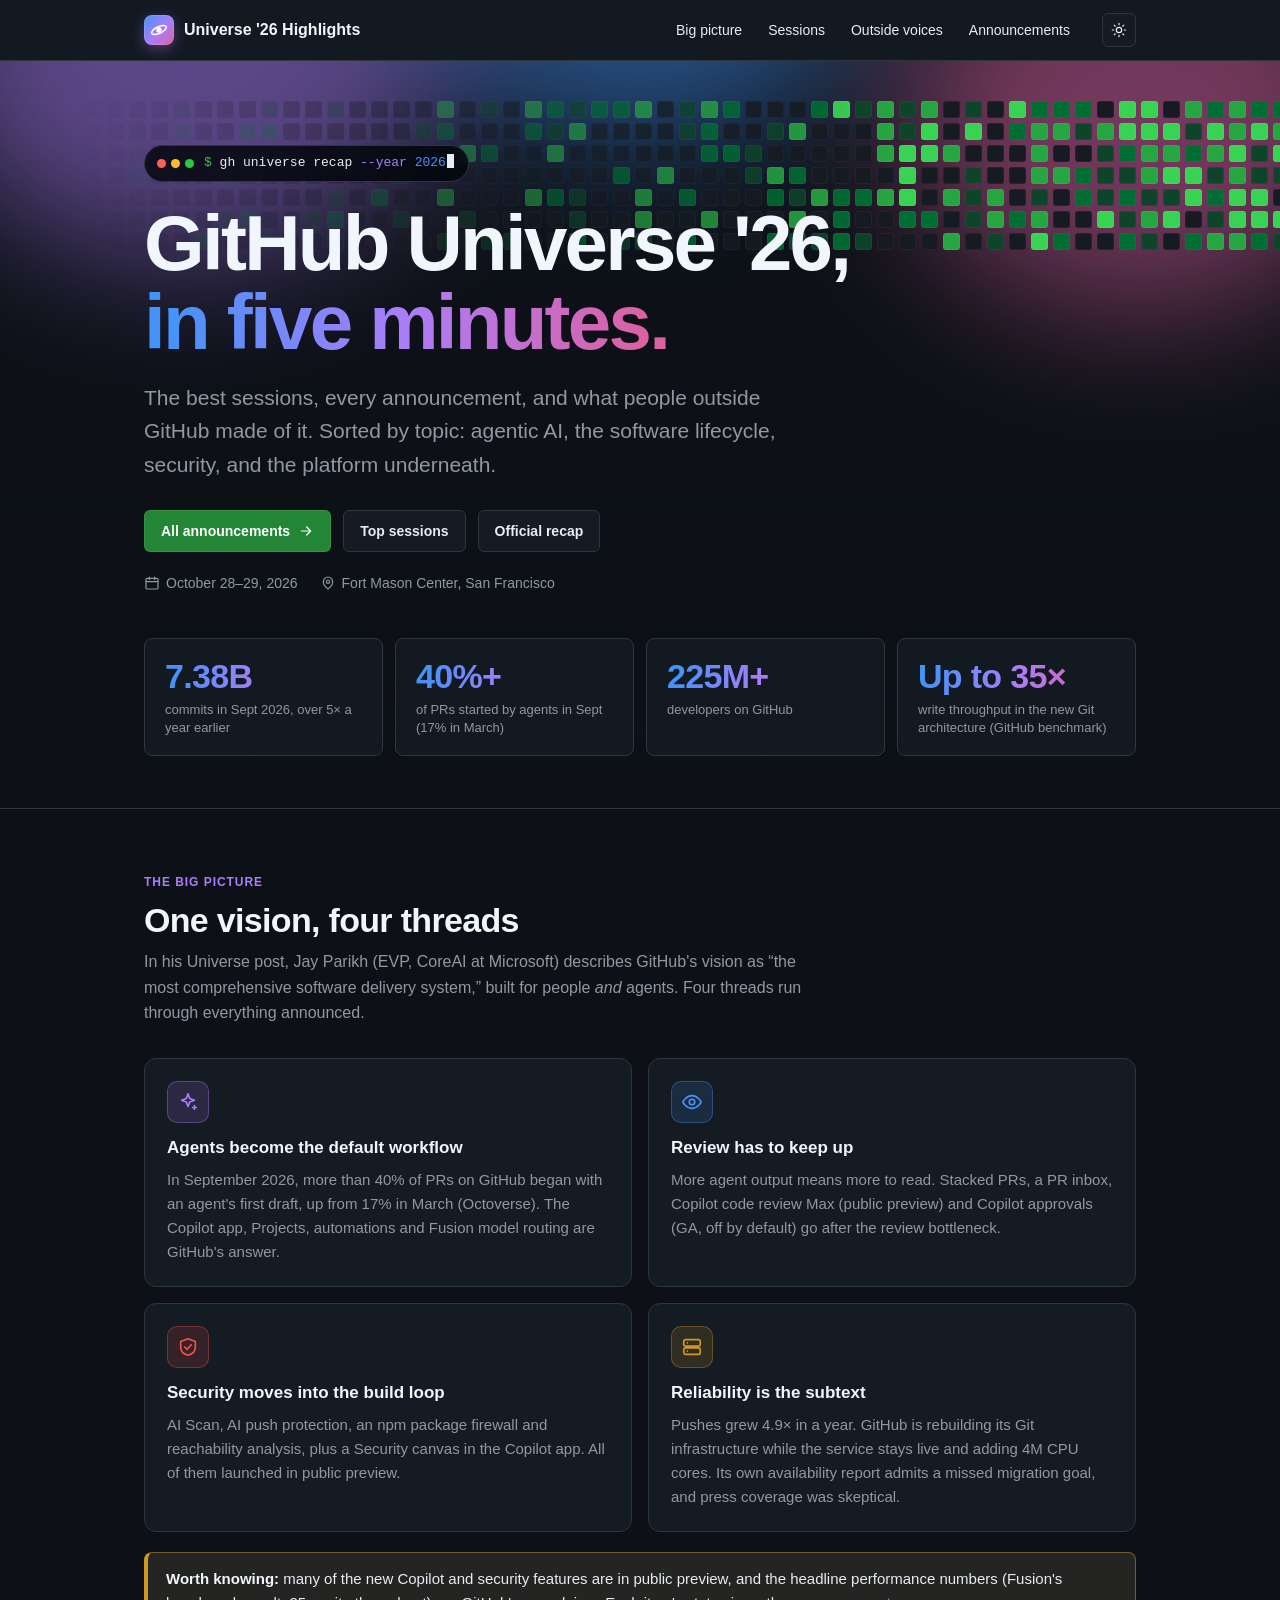
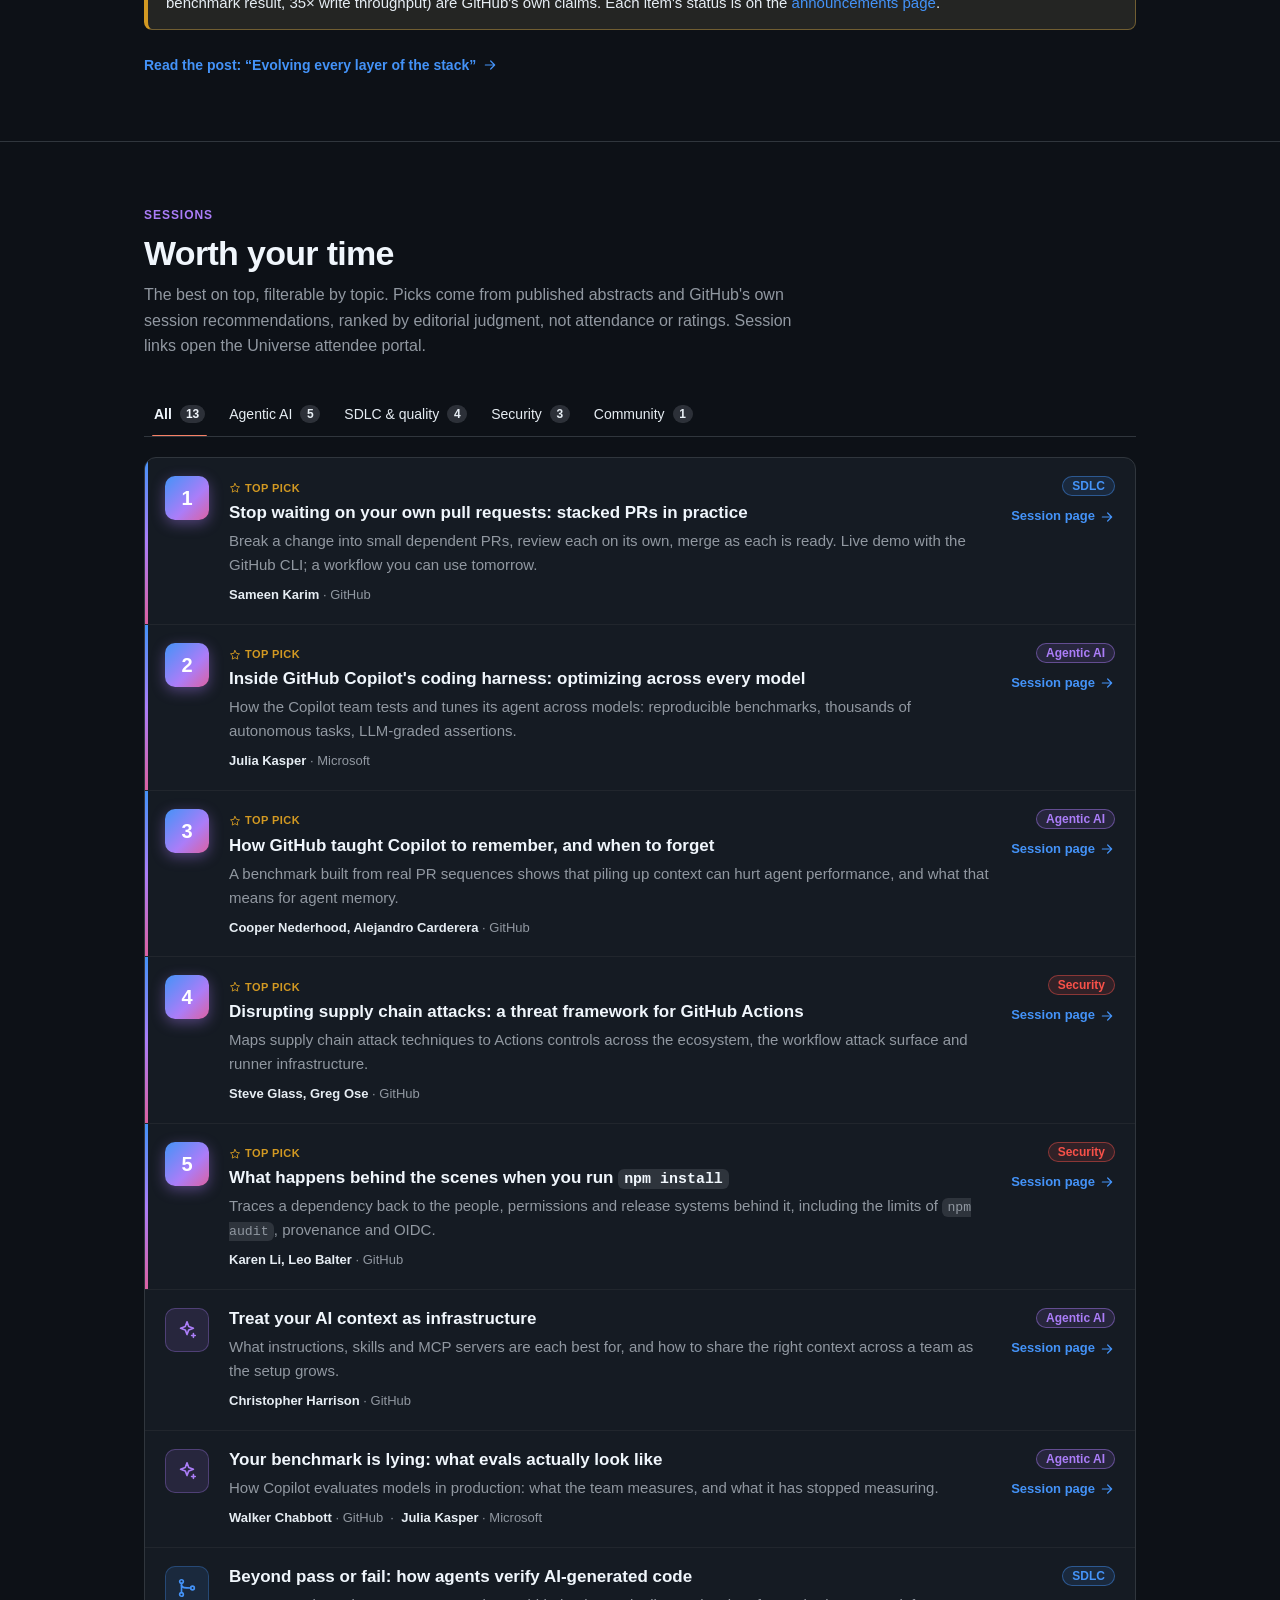
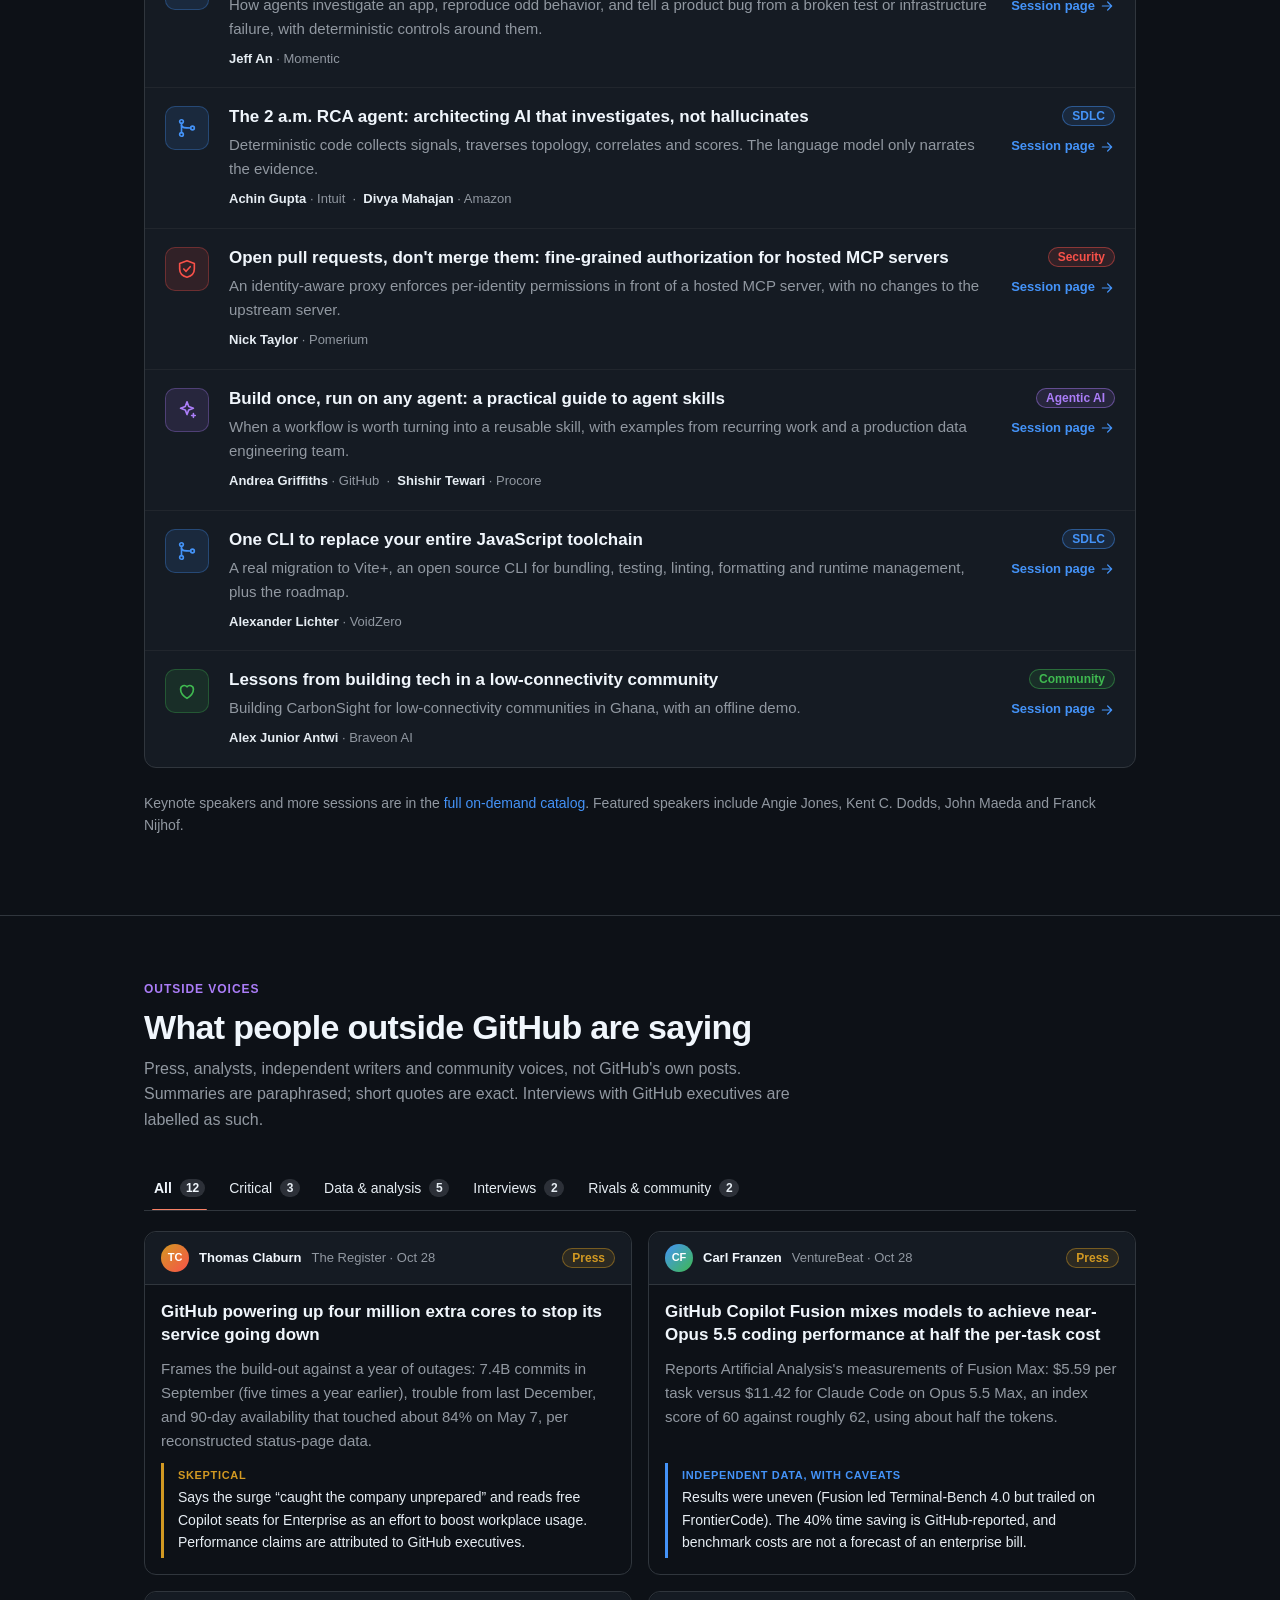
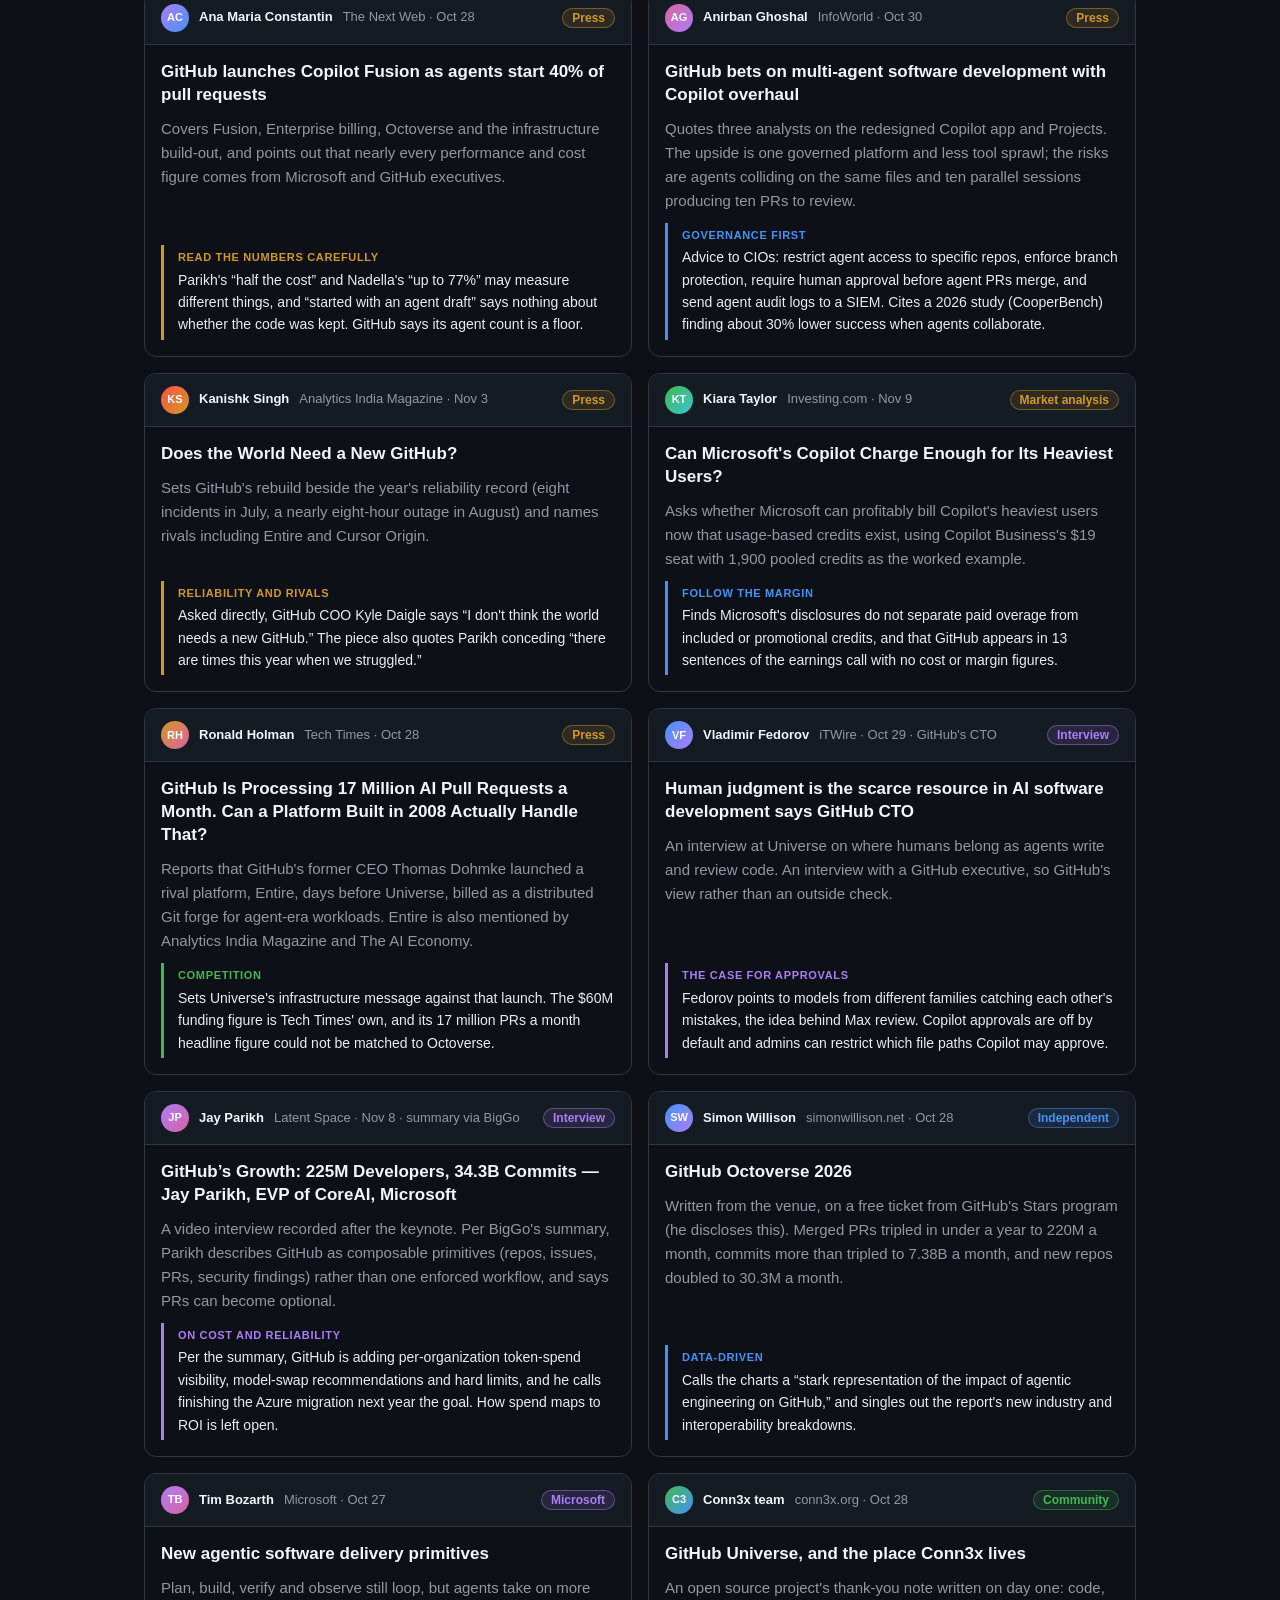
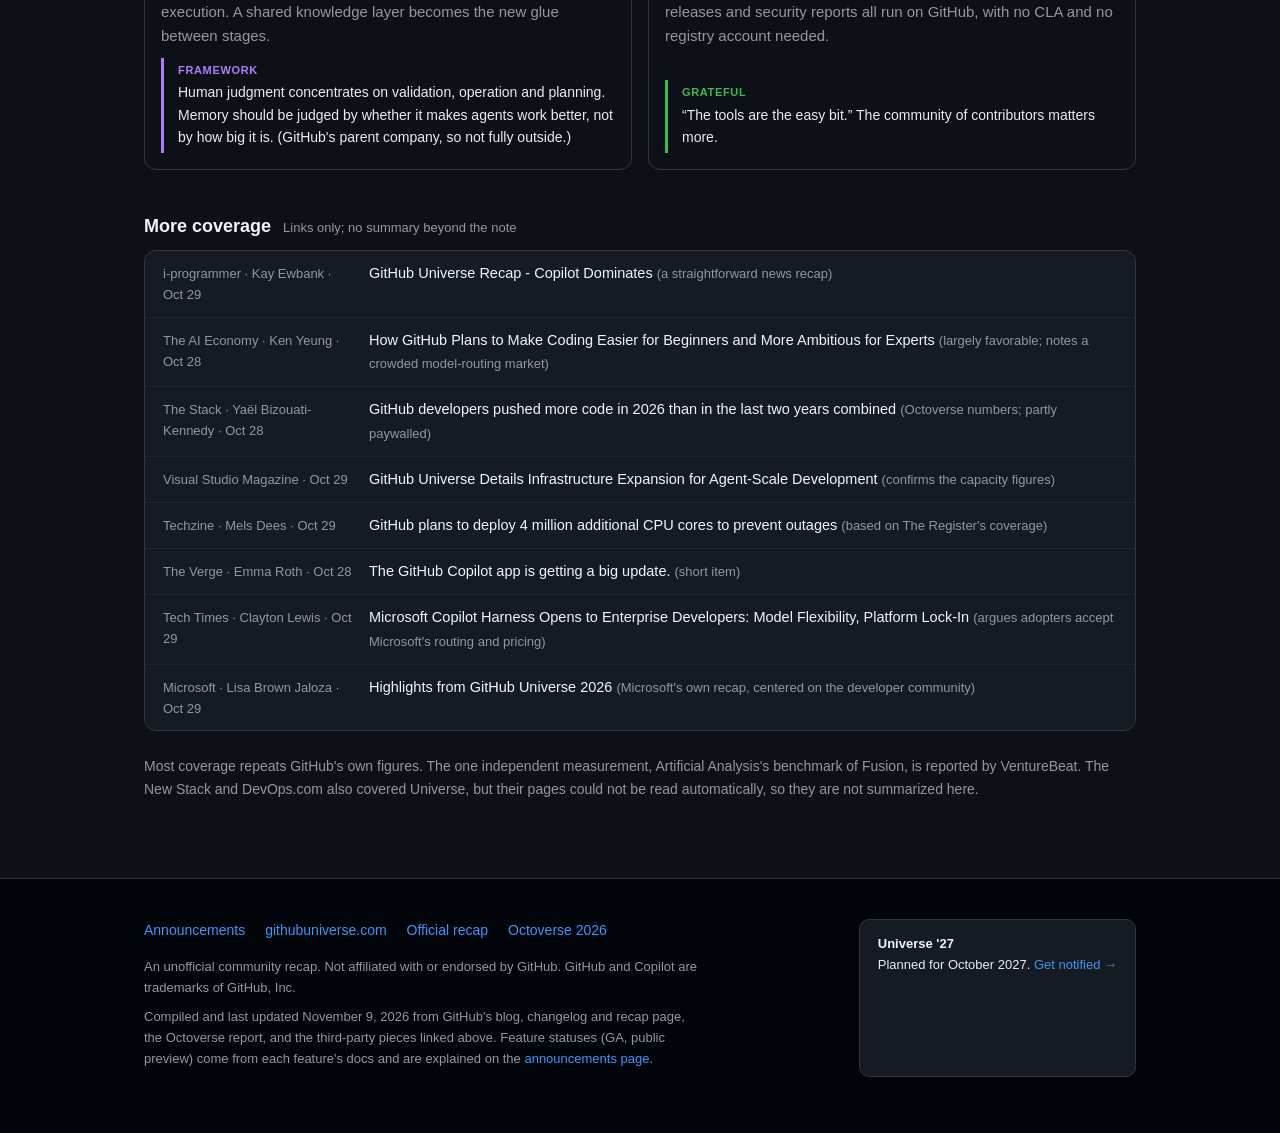
==== commit 63481082: "Add verified third-party coverage and missing Universe announcements Outside voices: expand from 4 t" ====
--- a/index.html
+++ b/index.html
@@ -96,7 +96,7 @@
         <div class="theme spot t-blue reveal">
           <div class="ico"><svg class="i lg"><use href="#i-eye"/></svg></div>
           <h3>Review has to keep up</h3>
-          <p>More agent output means more to read. Stacked PRs, a PR inbox and Copilot code review Max (public preview) go after the review bottleneck.</p>
+          <p>More agent output means more to read. Stacked PRs, a PR inbox, Copilot code review Max (public preview) and Copilot approvals (GA, off by default) go after the review bottleneck.</p>
         </div>
         <div class="theme spot t-red reveal">
           <div class="ico"><svg class="i lg"><use href="#i-shield"/></svg></div>
@@ -120,7 +120,7 @@
       <h2 class="reveal">Worth your time</h2>
       <p class="sub reveal">The best on top, filterable by topic. Picks come from published abstracts and GitHub's own session recommendations, ranked by editorial judgment, not attendance or ratings. Session links open the Universe attendee portal.</p>
 
-      <div class="tabs" data-tabs hidden role="group" aria-label="Filter sessions by topic">
+      <div class="tabs" data-tabs data-items=".sess[data-cat]" hidden role="group" aria-label="Filter sessions by topic">
         <button class="tab" data-filter="all" aria-pressed="true">All <span class="counter">13</span></button>
         <button class="tab" data-filter="agentic" aria-pressed="false">Agentic AI <span class="counter">5</span></button>
         <button class="tab" data-filter="sdlc" aria-pressed="false">SDLC &amp; quality <span class="counter">4</span></button>
@@ -258,32 +258,102 @@
     </div>
   </section>
 
-  <section id="voices">
+      <section id="voices">
     <div class="wrap">
       <p class="kicker reveal">Outside voices</p>
       <h2 class="reveal">What people outside GitHub are saying</h2>
-      <p class="sub reveal">Press, independent writers and community voices, not GitHub's own posts. Summaries are paraphrased; follow the links for the full pieces.</p>
+      <p class="sub reveal">Press, analysts, independent writers and community voices, not GitHub's own posts. Summaries are paraphrased; short quotes are exact. Interviews with GitHub executives are labelled as such.</p>
+
+      <div class="tabs" data-tabs data-items=".comment[data-cat]" hidden role="group" aria-label="Filter outside voices">
+        <button class="tab" data-filter="all" aria-pressed="true">All <span class="counter">12</span></button>
+        <button class="tab" data-filter="critical" aria-pressed="false">Critical <span class="counter">3</span></button>
+        <button class="tab" data-filter="analysis" aria-pressed="false">Data &amp; analysis <span class="counter">5</span></button>
+        <button class="tab" data-filter="interview" aria-pressed="false">Interviews <span class="counter">2</span></button>
+        <button class="tab" data-filter="community" aria-pressed="false">Rivals &amp; community <span class="counter">2</span></button>
+      </div>
 
       <div class="voices">
-        <article class="comment reveal" style="--c:var(--orange)">
+        <article class="comment reveal" data-cat="critical" style="--c:var(--orange)">
           <div class="comment-head"><span class="avatar" style="--a:#d29922;--b:#f85149">TC</span><strong>Thomas Claburn</strong><span>The Register · Oct 28</span><span class="label c-press">Press</span></div>
           <div class="comment-body">
             <h3><a href="https://www.theregister.com/ai-and-ml/2026/10/28/github-powering-up-four-million-extra-cores-to-stop-its-service-going-down/5305863">GitHub powering up four million extra cores to stop its service going down</a></h3>
-            <p>Reports the infrastructure expansion as a response to AI-driven load, set against a run of outages since last December.</p>
-            <blockquote class="take"><span class="tag">Skeptical</span>Frames it as catch-up, reads free Copilot seats for Enterprise as a usage push, and notes the performance claims are GitHub's own, not independently verified.</blockquote>
-          </div>
-        </article>
-
-        <article class="comment reveal" style="--c:var(--accent)">
+            <p>Frames the build-out against a year of outages: 7.4B commits in September (five times a year earlier), trouble from last December, and 90-day availability that touched about 84% on May 7, per reconstructed status-page data.</p>
+            <blockquote class="take"><span class="tag">Skeptical</span>Says the surge “caught the company unprepared” and reads free Copilot seats for Enterprise as an effort to boost workplace usage. Performance claims are attributed to GitHub executives.</blockquote>
+          </div>
+        </article>
+        <article class="comment reveal" data-cat="analysis" style="--c:var(--accent)">
+          <div class="comment-head"><span class="avatar" style="--a:#4493f8;--b:#3fb950">CF</span><strong>Carl Franzen</strong><span>VentureBeat · Oct 28</span><span class="label c-press">Press</span></div>
+          <div class="comment-body">
+            <h3><a href="https://venturebeat.com/orchestration/github-copilot-fusion-mixes-models-to-achieve-near-opus-5-5-coding-performance-at-half-the-per-task-cost">GitHub Copilot Fusion mixes models to achieve near-Opus 5.5 coding performance at half the per-task cost</a></h3>
+            <p>Reports Artificial Analysis's measurements of Fusion Max: $5.59 per task versus $11.42 for Claude Code on Opus 5.5 Max, an index score of 60 against roughly 62, using about half the tokens.</p>
+            <blockquote class="take"><span class="tag">Independent data, with caveats</span>Results were uneven (Fusion led Terminal-Bench 4.0 but trailed on FrontierCode). The 40% time saving is GitHub-reported, and benchmark costs are not a forecast of an enterprise bill.</blockquote>
+          </div>
+        </article>
+        <article class="comment reveal" data-cat="critical" style="--c:var(--orange)">
+          <div class="comment-head"><span class="avatar" style="--a:#ab7df8;--b:#4493f8">AC</span><strong>Ana Maria Constantin</strong><span>The Next Web · Oct 28</span><span class="label c-press">Press</span></div>
+          <div class="comment-body">
+            <h3><a href="https://thenextweb.com/news/github-universe-copilot-fusion-octoverse-agents">GitHub launches Copilot Fusion as agents start 40% of pull requests</a></h3>
+            <p>Covers Fusion, Enterprise billing, Octoverse and the infrastructure build-out, and points out that nearly every performance and cost figure comes from Microsoft and GitHub executives.</p>
+            <blockquote class="take"><span class="tag">Read the numbers carefully</span>Parikh's “half the cost” and Nadella's “up to 77%” may measure different things, and “started with an agent draft” says nothing about whether the code was kept. GitHub says its agent count is a floor.</blockquote>
+          </div>
+        </article>
+        <article class="comment reveal" data-cat="analysis" style="--c:var(--accent)">
+          <div class="comment-head"><span class="avatar" style="--a:#db61a2;--b:#ab7df8">AG</span><strong>Anirban Ghoshal</strong><span>InfoWorld · Oct 30</span><span class="label c-press">Press</span></div>
+          <div class="comment-body">
+            <h3><a href="https://www.infoworld.com/article/4242710/github-bets-on-multi-agent-software-development-with-copilot-overhaul.html">GitHub bets on multi-agent software development with Copilot overhaul</a></h3>
+            <p>Quotes three analysts on the redesigned Copilot app and Projects. The upside is one governed platform and less tool sprawl; the risks are agents colliding on the same files and ten parallel sessions producing ten PRs to review.</p>
+            <blockquote class="take"><span class="tag">Governance first</span>Advice to CIOs: restrict agent access to specific repos, enforce branch protection, require human approval before agent PRs merge, and send agent audit logs to a SIEM. Cites a 2026 study (CooperBench) finding about 30% lower success when agents collaborate.</blockquote>
+          </div>
+        </article>
+        <article class="comment reveal" data-cat="critical" style="--c:var(--orange)">
+          <div class="comment-head"><span class="avatar" style="--a:#f85149;--b:#d29922">KS</span><strong>Kanishk Singh</strong><span>Analytics India Magazine · Nov 3</span><span class="label c-press">Press</span></div>
+          <div class="comment-body">
+            <h3><a href="https://analyticsindiamag.com/ai-features/does-the-world-need-a-new-github">Does the World Need a New GitHub?</a></h3>
+            <p>Sets GitHub's rebuild beside the year's reliability record (eight incidents in July, a nearly eight-hour outage in August) and names rivals including Entire and Cursor Origin.</p>
+            <blockquote class="take"><span class="tag">Reliability and rivals</span>Asked directly, GitHub COO Kyle Daigle says “I don't think the world needs a new GitHub.” The piece also quotes Parikh conceding “there are times this year when we struggled.”</blockquote>
+          </div>
+        </article>
+        <article class="comment reveal" data-cat="analysis" style="--c:var(--accent)">
+          <div class="comment-head"><span class="avatar" style="--a:#3fb950;--b:#39c5cf">KT</span><strong>Kiara Taylor</strong><span>Investing.com · Nov 9</span><span class="label c-press">Market analysis</span></div>
+          <div class="comment-body">
+            <h3><a href="https://www.investing.com/analysis/can-microsofts-copilot-charge-enough-for-its-heaviest-users-200691203">Can Microsoft's Copilot Charge Enough for Its Heaviest Users?</a></h3>
+            <p>Asks whether Microsoft can profitably bill Copilot's heaviest users now that usage-based credits exist, using Copilot Business's $19 seat with 1,900 pooled credits as the worked example.</p>
+            <blockquote class="take"><span class="tag">Follow the margin</span>Finds Microsoft's disclosures do not separate paid overage from included or promotional credits, and that GitHub appears in 13 sentences of the earnings call with no cost or margin figures.</blockquote>
+          </div>
+        </article>
+        <article class="comment reveal" data-cat="community" style="--c:var(--green)">
+          <div class="comment-head"><span class="avatar" style="--a:#d29922;--b:#db61a2">RH</span><strong>Ronald Holman</strong><span>Tech Times · Oct 28</span><span class="label c-press">Press</span></div>
+          <div class="comment-body">
+            <h3><a href="https://www.techtimes.com/articles/329629/20261028/github-processing-17-million-ai-pull-requests-month-can-platform-built-2008-actually-handle.htm">GitHub Is Processing 17 Million AI Pull Requests a Month. Can a Platform Built in 2008 Actually Handle That?</a></h3>
+            <p>Reports that GitHub's former CEO Thomas Dohmke launched a rival platform, Entire, days before Universe, billed as a distributed Git forge for agent-era workloads. Entire is also mentioned by Analytics India Magazine and The AI Economy.</p>
+            <blockquote class="take"><span class="tag">Competition</span>Sets Universe's infrastructure message against that launch. The $60M funding figure is Tech Times' own, and its 17 million PRs a month headline figure could not be matched to Octoverse.</blockquote>
+          </div>
+        </article>
+        <article class="comment reveal" data-cat="interview" style="--c:var(--purple)">
+          <div class="comment-head"><span class="avatar" style="--a:#4493f8;--b:#ab7df8">VF</span><strong>Vladimir Fedorov</strong><span>iTWire · Oct 29 · GitHub's CTO</span><span class="label c-ms">Interview</span></div>
+          <div class="comment-body">
+            <h3><a href="https://itwire.com/business-it-news/enterprise-solutions/human-judgment-is-the-scarce-resource-in-ai-software-development-says-github-cto">Human judgment is the scarce resource in AI software development says GitHub CTO</a></h3>
+            <p>An interview at Universe on where humans belong as agents write and review code. An interview with a GitHub executive, so GitHub's view rather than an outside check.</p>
+            <blockquote class="take"><span class="tag">The case for approvals</span>Fedorov points to models from different families catching each other's mistakes, the idea behind Max review. Copilot approvals are off by default and admins can restrict which file paths Copilot may approve.</blockquote>
+          </div>
+        </article>
+        <article class="comment reveal" data-cat="interview" style="--c:var(--purple)">
+          <div class="comment-head"><span class="avatar" style="--a:#ab7df8;--b:#db61a2">JP</span><strong>Jay Parikh</strong><span>Latent Space · Nov 8 · summary via BigGo</span><span class="label c-ms">Interview</span></div>
+          <div class="comment-body">
+            <h3><a href="https://www.youtube.com/watch?v=rSWiNE92xqM">GitHub’s Growth: 225M Developers, 34.3B Commits — Jay Parikh, EVP of CoreAI, Microsoft</a></h3>
+            <p>A video interview recorded after the keynote. Per BigGo's summary, Parikh describes GitHub as composable primitives (repos, issues, PRs, security findings) rather than one enforced workflow, and says PRs can become optional.</p>
+            <blockquote class="take"><span class="tag">On cost and reliability</span>Per the summary, GitHub is adding per-organization token-spend visibility, model-swap recommendations and hard limits, and he calls finishing the Azure migration next year the goal. How spend maps to ROI is left open.</blockquote>
+          </div>
+        </article>
+        <article class="comment reveal" data-cat="analysis" style="--c:var(--accent)">
           <div class="comment-head"><span class="avatar" style="--a:#4493f8;--b:#ab7df8">SW</span><strong>Simon Willison</strong><span>simonwillison.net · Oct 28</span><span class="label c-indie">Independent</span></div>
           <div class="comment-body">
             <h3><a href="https://simonwillison.net/2026/Oct/28/github-octoverse-2026/">GitHub Octoverse 2026</a></h3>
-            <p>Written from the venue. Merged PRs tripled in under a year to 220M a month, commits more than tripled to 7.38B a month, and new repos doubled to 30.3M a month.</p>
-            <blockquote class="take"><span class="tag">Data-driven</span>Calls the charts a stark picture of agentic engineering's impact on GitHub, and singles out the report's new industry and interoperability breakdowns.</blockquote>
-          </div>
-        </article>
-
-        <article class="comment reveal" style="--c:var(--purple)">
+            <p>Written from the venue, on a free ticket from GitHub's Stars program (he discloses this). Merged PRs tripled in under a year to 220M a month, commits more than tripled to 7.38B a month, and new repos doubled to 30.3M a month.</p>
+            <blockquote class="take"><span class="tag">Data-driven</span>Calls the charts a “stark representation of the impact of agentic engineering on GitHub,” and singles out the report's new industry and interoperability breakdowns.</blockquote>
+          </div>
+        </article>
+        <article class="comment reveal" data-cat="analysis" style="--c:var(--purple)">
           <div class="comment-head"><span class="avatar" style="--a:#ab7df8;--b:#db61a2">TB</span><strong>Tim Bozarth</strong><span>Microsoft · Oct 27</span><span class="label c-ms">Microsoft</span></div>
           <div class="comment-body">
             <h3><a href="https://commandline.microsoft.com/new-agentic-software-delivery-primitives/">New agentic software delivery primitives</a></h3>
@@ -291,8 +361,7 @@
             <blockquote class="take"><span class="tag">Framework</span>Human judgment concentrates on validation, operation and planning. Memory should be judged by whether it makes agents work better, not by how big it is. (GitHub's parent company, so not fully outside.)</blockquote>
           </div>
         </article>
-
-        <article class="comment reveal" style="--c:var(--green)">
+        <article class="comment reveal" data-cat="community" style="--c:var(--green)">
           <div class="comment-head"><span class="avatar" style="--a:#3fb950;--b:#4493f8">C3</span><strong>Conn3x team</strong><span>conn3x.org · Oct 28</span><span class="label c-comm">Community</span></div>
           <div class="comment-body">
             <h3><a href="https://conn3x.org/blog/github-universe-2026">GitHub Universe, and the place Conn3x lives</a></h3>
@@ -302,7 +371,19 @@
         </article>
       </div>
 
-      <p class="note">Independent write-ups were thin in the first two weeks after the event. A New Relic <a href="https://sdtimes.com/telemetry/new-relic-change-tracking-brings-headless-intelligent-observability-directly-into-github-copilot/">partner press release</a> (SD Times, Oct 29) shows ecosystem vendors building into Copilot. More coverage will follow.</p>
+      <div class="more-head"><h3>More coverage</h3><span>Links only; no summary beyond the note</span></div>
+      <ul class="cov">
+        <li><span class="who">i-programmer · Kay Ewbank · Oct 29</span><span><a href="https://www.i-programmer.info/news/105-artificial-intelligence/19251-github-universe-recap-copilot-dominates.html">GitHub Universe Recap - Copilot Dominates</a> <em>(a straightforward news recap)</em></span></li>
+        <li><span class="who">The AI Economy · Ken Yeung · Oct 28</span><span><a href="https://theaieconomy.substack.com/p/github-copilot-beginners-experts">How GitHub Plans to Make Coding Easier for Beginners and More Ambitious for Experts</a> <em>(largely favorable; notes a crowded model-routing market)</em></span></li>
+        <li><span class="who">The Stack · Yaël Bizouati-Kennedy · Oct 28</span><span><a href="https://www.thestack.technology/github-developers-pushed-more-code-in-2026-than-in-the-last-two-years-combined/">GitHub developers pushed more code in 2026 than in the last two years combined</a> <em>(Octoverse numbers; partly paywalled)</em></span></li>
+        <li><span class="who">Visual Studio Magazine · Oct 29</span><span><a href="https://visualstudiomagazine.com/articles/2026/10/29/github-universe-details-infrastructure-expansion-for-agent-scale-development.aspx">GitHub Universe Details Infrastructure Expansion for Agent-Scale Development</a> <em>(confirms the capacity figures)</em></span></li>
+        <li><span class="who">Techzine · Mels Dees · Oct 29</span><span><a href="https://www.techzine.eu/news/devops/145378/github-plans-to-deploy-4-million-additional-cpu-cores-to-prevent-outages/">GitHub plans to deploy 4 million additional CPU cores to prevent outages</a> <em>(based on The Register's coverage)</em></span></li>
+        <li><span class="who">The Verge · Emma Roth · Oct 28</span><span><a href="https://www.theverge.com/ai-artificial-intelligence/1020730/the-github-copilot-app-is-getting-a-big-update">The GitHub Copilot app is getting a big update.</a> <em>(short item)</em></span></li>
+        <li><span class="who">Tech Times · Clayton Lewis · Oct 29</span><span><a href="https://www.techtimes.com/articles/329667/20261029/microsoft-copilot-harness-opens-enterprise-developers-model-flexibility-platform-lock.htm">Microsoft Copilot Harness Opens to Enterprise Developers: Model Flexibility, Platform Lock-In</a> <em>(argues adopters accept Microsoft's routing and pricing)</em></span></li>
+        <li><span class="who">Microsoft · Lisa Brown Jaloza · Oct 29</span><span><a href="https://commandline.microsoft.com/github-universe-2026-recap/">Highlights from GitHub Universe 2026</a> <em>(Microsoft's own recap, centered on the developer community)</em></span></li>
+      </ul>
+
+      <p class="note">Most coverage repeats GitHub's own figures. The one independent measurement, Artificial Analysis's benchmark of Fusion, is reported by VentureBeat. The New Stack and DevOps.com also covered Universe, but their pages could not be read automatically, so they are not summarized here.</p>
     </div>
   </section>
 </main>
@@ -318,7 +399,7 @@
           <a href="https://octoverse.github.com/">Octoverse 2026</a>
         </div>
         <p>An unofficial community recap. Not affiliated with or endorsed by GitHub. GitHub and Copilot are trademarks of GitHub, Inc.</p>
-        <p>Compiled November 9, 2026 from GitHub's blog, changelog and recap page, the Octoverse report, and the third-party pieces linked above. Feature statuses (GA, public preview) come from each feature's docs and are explained on the <a href="announcements.html">announcements page</a>.</p>
+        <p>Compiled and last updated November 9, 2026 from GitHub's blog, changelog and recap page, the Octoverse report, and the third-party pieces linked above. Feature statuses (GA, public preview) come from each feature's docs and are explained on the <a href="announcements.html">announcements page</a>.</p>
       </div>
       <div class="next"><b>Universe '27</b>Planned for October 2027. <a href="https://reg.githubuniverse.com/flow/github/universe26/getnotified">Get notified →</a></div>
     </div>
--- a/assets/style.css
+++ b/assets/style.css
@@ -18,6 +18,7 @@
   --red: #f85149;
   --orange: #d29922;
   --pink: #db61a2;
+  --cyan: #39c5cf;
   --tab-underline: #f78166;
   --cell-0: #161b22;
   --cell-1: #0e4429;
@@ -47,6 +48,7 @@
   --red: #d1242f;
   --orange: #9a6700;
   --pink: #bf3989;
+  --cyan: #1b7c83;
   --tab-underline: #fd8c73;
   --cell-0: #eaeef2;
   --cell-1: #aceebb;
@@ -178,7 +180,7 @@
 .label { display: inline-flex; align-items: center; gap: 5px; font-size: 12px; font-weight: 600; line-height: 18px; padding: 0 9px; border-radius: 2em;
   border: 1px solid color-mix(in srgb, var(--c) 45%, transparent); color: var(--c); background: color-mix(in srgb, var(--c) 12%, transparent); white-space: nowrap; }
 .c-agent { --c: var(--purple); } .c-sdlc { --c: var(--accent); } .c-sec { --c: var(--red); }
-.c-comm { --c: var(--green); } .c-infra { --c: var(--orange); } .c-biz { --c: var(--pink); }
+.c-comm { --c: var(--green); } .c-ide { --c: var(--cyan); } .c-infra { --c: var(--orange); } .c-biz { --c: var(--pink); }
 .c-press { --c: var(--orange); } .c-indie { --c: var(--accent); } .c-ms { --c: var(--purple); }
 
 /* tabs (GitHub UnderlineNav) */
@@ -214,6 +216,7 @@
 
 /* voices (issue-comment boxes) */
 .voices { display: grid; grid-template-columns: repeat(2, minmax(0, 1fr)); gap: 16px; align-items: stretch; }
+.comment[hidden] { display: none; }
 .comment { display: flex; flex-direction: column; border: 1px solid var(--border); border-radius: 12px; background: var(--bg); transition: border-color .2s, transform .2s; }
 .comment:hover { border-color: var(--muted); transform: translateY(-2px); }
 .comment-head { display: flex; flex-wrap: wrap; align-items: center; gap: 6px 10px; padding: 12px 16px; background: var(--bg-subtle); border-bottom: 1px solid var(--border); border-radius: 12px 12px 0 0; font-size: 13px; color: var(--muted); }
@@ -249,7 +252,7 @@
 .group-head h2 { font-size: 22px; margin: 0; }
 .group-head small { display: block; color: var(--muted); font-size: 13px; font-weight: 400; }
 .g-agent { --c: var(--purple); } .g-flow { --c: var(--accent); } .g-sec { --c: var(--red); }
-.g-infra { --c: var(--orange); } .g-biz { --c: var(--pink); } .g-rep { --c: var(--green); }
+.g-ide { --c: var(--cyan); } .g-infra { --c: var(--orange); } .g-biz { --c: var(--pink); } .g-rep { --c: var(--green); }
 
 .timeline { list-style: none; margin: 0; padding: 0 0 0 30px; position: relative; }
 .timeline::before { content: ""; position: absolute; left: 8px; top: 8px; bottom: 8px; width: 2px; border-radius: 2px;
@@ -325,3 +328,16 @@
   .site-header, .progress, .graph, .aurora, .tabs, .side-nav, .skip { display: none !important; }
   body { background: #fff; color: #000; }
 }
+
+/* more coverage (compact link list) */
+.more-head { display: flex; align-items: baseline; gap: 12px; margin: 44px 0 12px; }
+.more-head h3 { font-size: 18px; }
+.more-head span { color: var(--muted); font-size: 13px; }
+.cov { list-style: none; margin: 0; padding: 0; border: 1px solid var(--border); border-radius: 12px; background: var(--bg-subtle); overflow: hidden; }
+.cov li { display: grid; grid-template-columns: 190px 1fr; gap: 4px 16px; padding: 11px 18px; border-bottom: 1px solid var(--border-muted); font-size: 14.5px; align-items: baseline; }
+.cov li:last-child { border-bottom: 0; }
+.cov li:hover { background: var(--bg-hover); }
+.cov .who { color: var(--muted); font-size: 13px; }
+.cov a { color: var(--text-strong); } .cov a:hover { color: var(--accent); text-decoration: none; }
+.cov em { color: var(--muted); font-style: normal; font-size: 13px; }
+@media (max-width: 760px) { .cov li { grid-template-columns: 1fr; } }
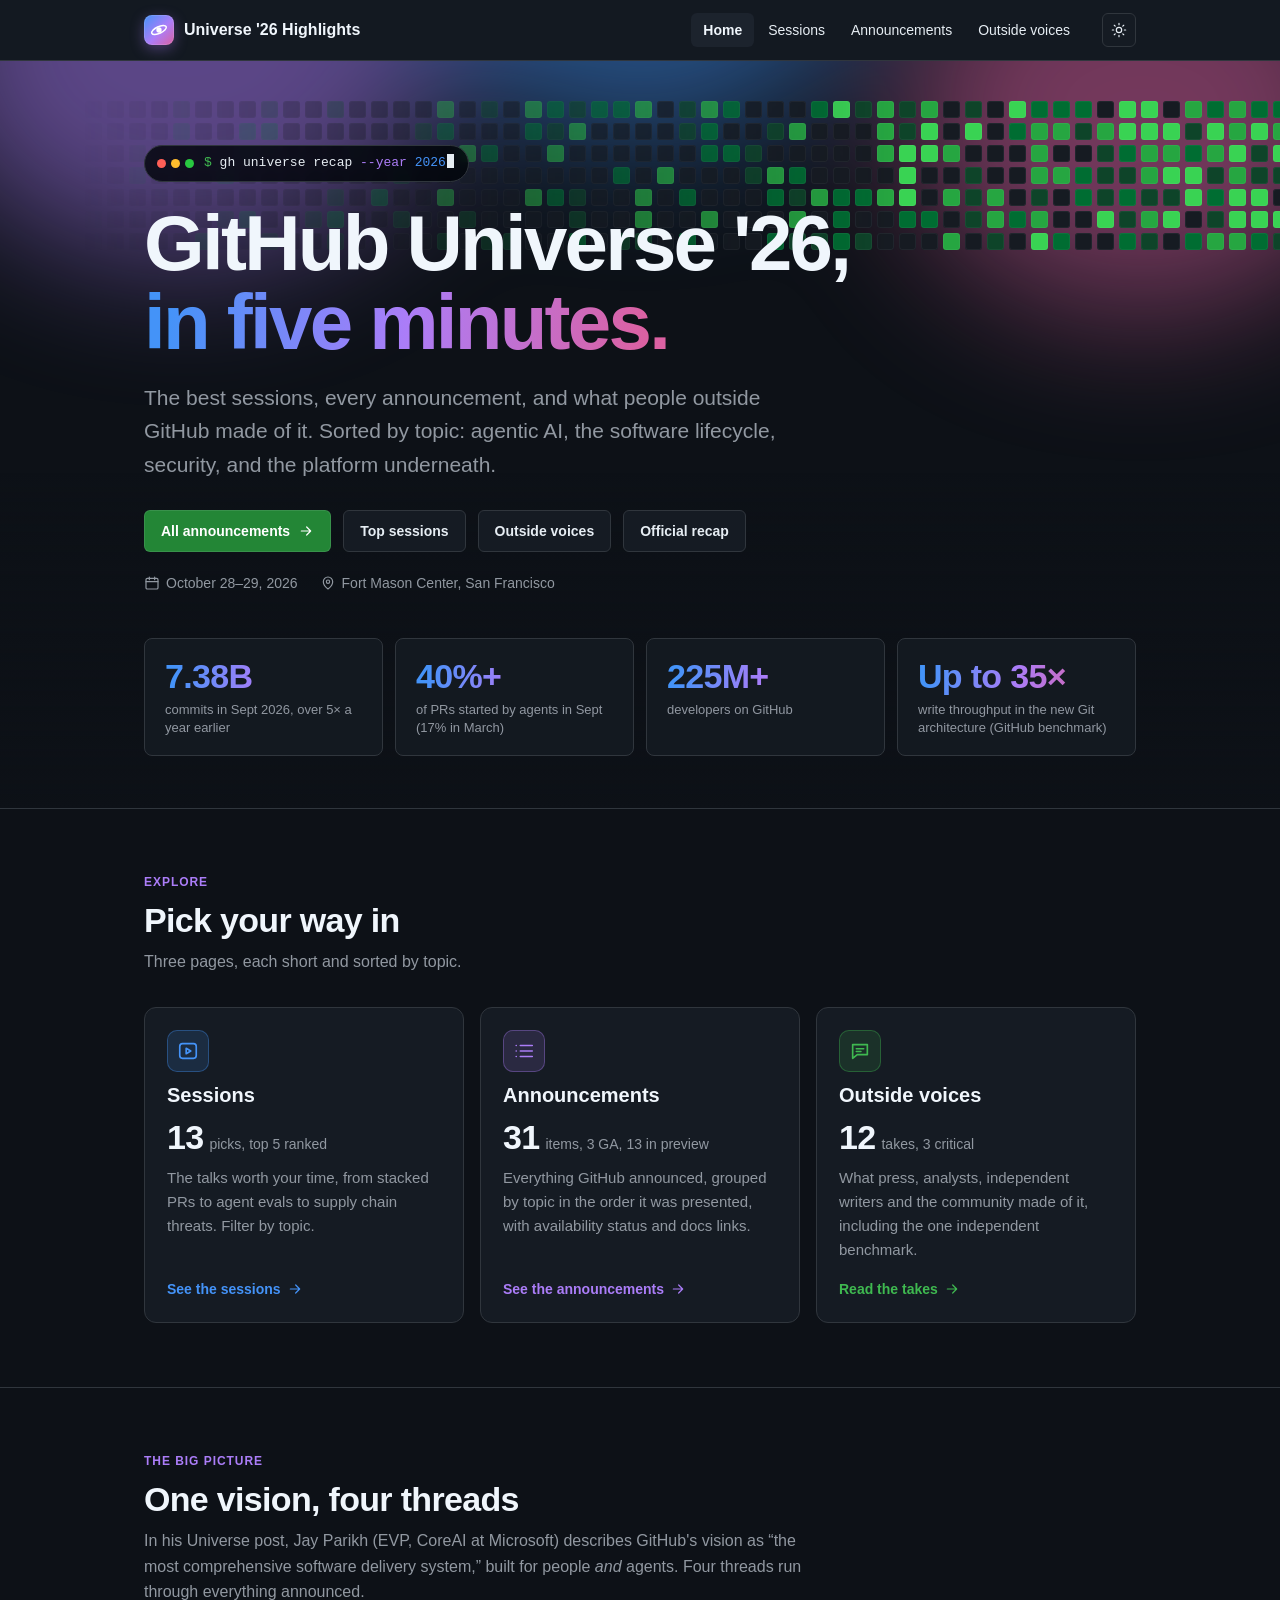
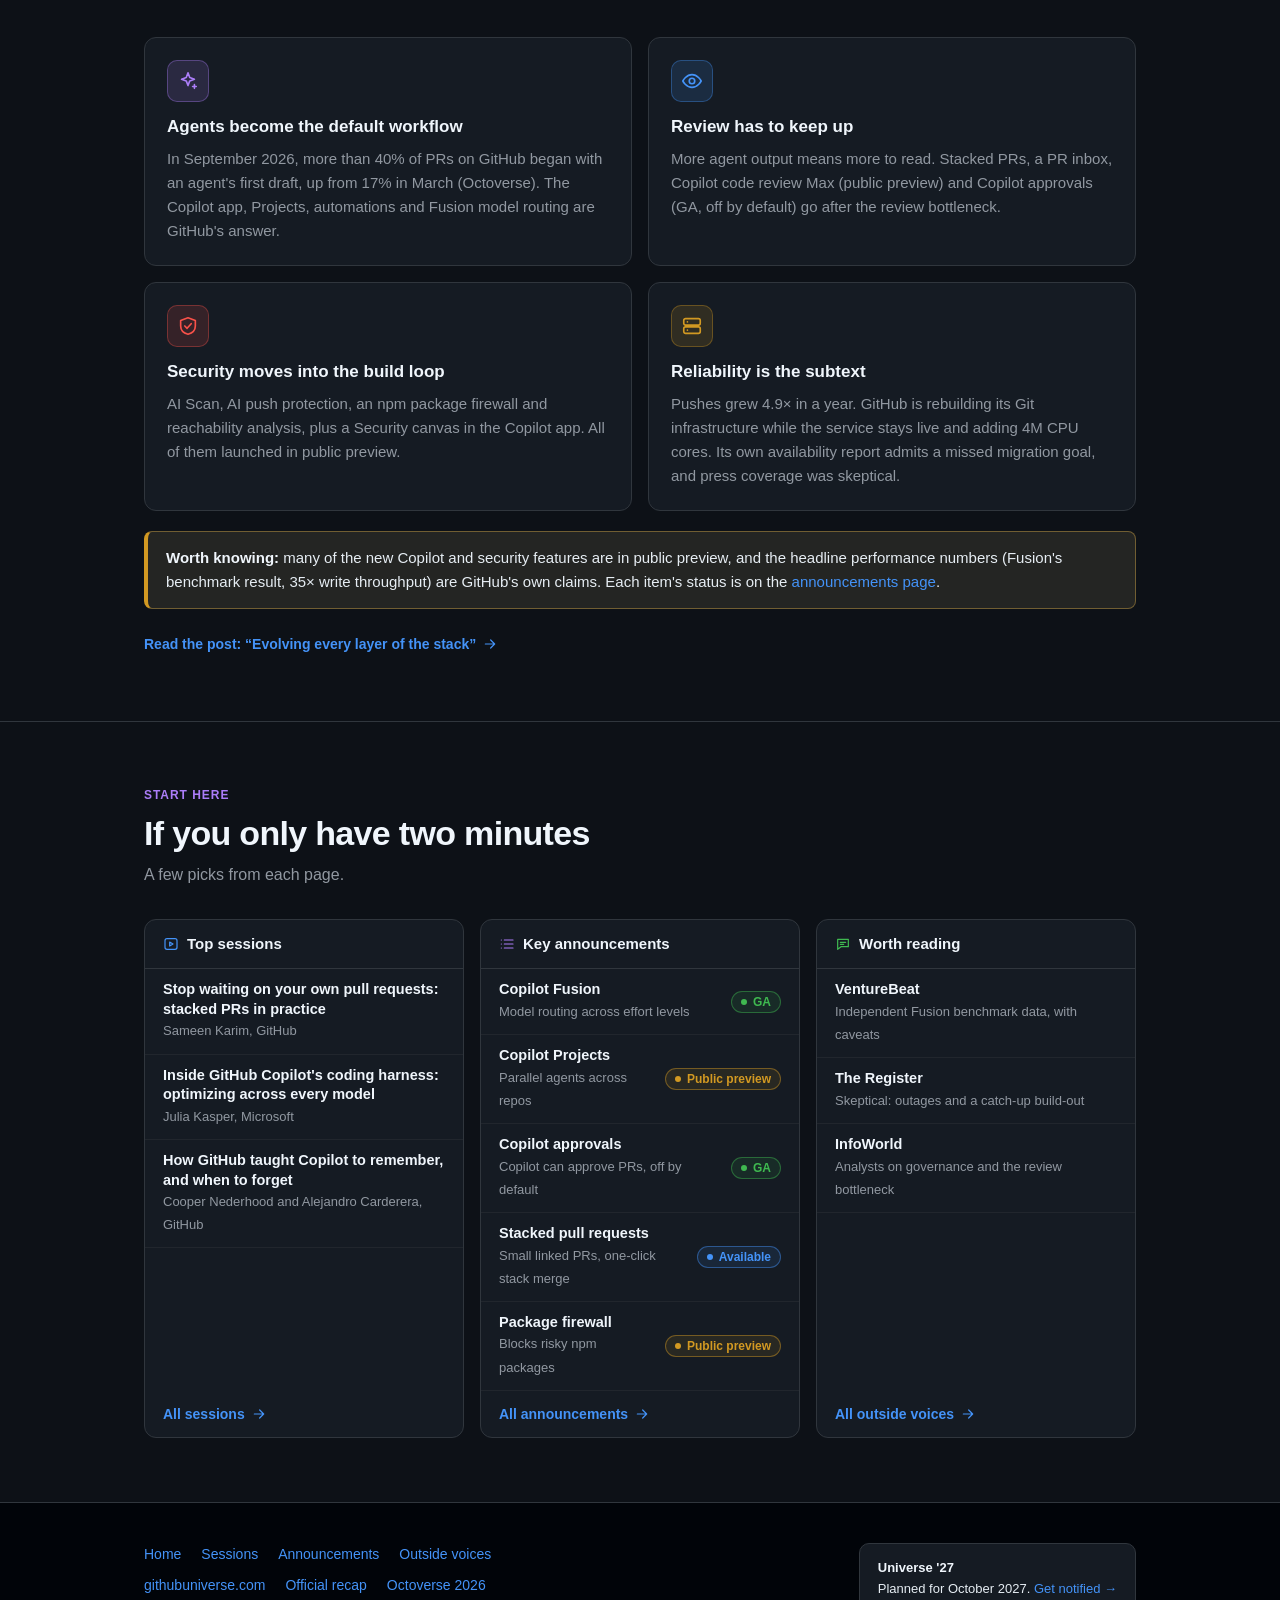
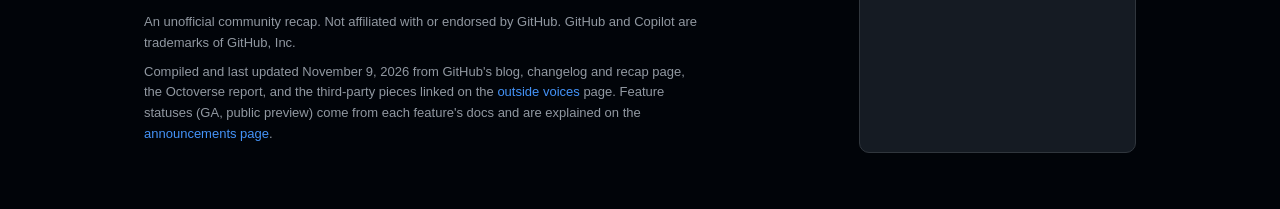
==== commit 3a5709e5: "Split the site into separate pages with a real home page - index.html is now a concise home: hero, k" ====
--- a/index.html
+++ b/index.html
@@ -6,12 +6,13 @@
   <title>GitHub Universe '26: Highlights</title>
   <meta name="description" content="A crisp, unofficial recap of GitHub Universe 2026: the best sessions, every announcement, and what people outside GitHub are saying.">
   <meta property="og:title" content="GitHub Universe '26: Highlights">
-  <meta property="og:description" content="The best sessions, every announcement, and outside takes, in five minutes.">
+  <meta property="og:description" content="A crisp, unofficial recap of GitHub Universe 2026: the best sessions, every announcement, and what people outside GitHub are saying.">
   <meta name="theme-color" content="#0d1117">
   <link rel="icon" href="assets/favicon.svg" type="image/svg+xml">
   <script>(function(){var t='dark';try{t=localStorage.getItem('u26-theme')||'dark'}catch(e){}var q=/[?&]theme=(light|dark)/.exec(location.search);if(q)t=q[1];document.documentElement.dataset.theme=t})()</script>
   <link rel="stylesheet" href="assets/style.css">
   <script src="assets/app.js" defer></script>
+  <script>(function(){var m={'#sessions':'sessions.html','#voices':'voices.html'}[location.hash];if(m)location.replace(m)})()</script>
 </head>
 <body>
 
@@ -29,6 +30,13 @@
     <symbol id="i-pin" viewBox="0 0 24 24"><path d="M12 21s7-5.5 7-11a7 7 0 10-14 0c0 5.5 7 11 7 11z"/><circle cx="12" cy="10" r="2.5"/></symbol>
     <symbol id="i-cal" viewBox="0 0 24 24"><rect x="3" y="5" width="18" height="16" rx="2"/><path d="M3 10h18M8 3v4M16 3v4"/></symbol>
     <symbol id="i-server" viewBox="0 0 24 24"><rect x="3" y="4" width="18" height="7" rx="2"/><rect x="3" y="13" width="18" height="7" rx="2"/><path d="M7 7.5h.01M7 16.5h.01"/></symbol>
+    <symbol id="i-tag" viewBox="0 0 24 24"><path d="M3 12V4h8l10 10-8 8z"/><circle cx="7.5" cy="8.5" r="1"/></symbol>
+    <symbol id="i-chart" viewBox="0 0 24 24"><path d="M4 20V10M10 20V4M16 20v-7M2 21h20"/></symbol>
+    <symbol id="i-ext" viewBox="0 0 24 24"><path d="M14 4h6v6M20 4l-9 9M18 14v5a1 1 0 01-1 1H5a1 1 0 01-1-1V7a1 1 0 011-1h5"/></symbol>
+    <symbol id="i-code" viewBox="0 0 24 24"><path d="M8 8l-4 4 4 4M16 8l4 4-4 4M14 5l-4 14"/></symbol>
+    <symbol id="i-play" viewBox="0 0 24 24"><rect x="3" y="4" width="18" height="16" rx="3"/><path d="M10 9l5 3-5 3z"/></symbol>
+    <symbol id="i-list" viewBox="0 0 24 24"><path d="M8 6h13M8 12h13M8 18h13M3.5 6h.01M3.5 12h.01M3.5 18h.01"/></symbol>
+    <symbol id="i-chat" viewBox="0 0 24 24"><path d="M4 5h16v11H9l-5 4z"/><path d="M8 9.5h8M8 12.5h5"/></symbol>
     <symbol id="i-orbit" viewBox="0 0 24 24"><ellipse cx="12" cy="12" rx="9.5" ry="4" transform="rotate(-25 12 12)"/><circle cx="12" cy="12" r="3.2" fill="currentColor" stroke="none"/></symbol>
   </defs>
 </svg>
@@ -43,10 +51,10 @@
       <span>Universe '26 Highlights</span>
     </a>
     <nav class="nav" aria-label="Primary">
-      <a href="#big-picture">Big picture</a>
-      <a href="#sessions">Sessions</a>
-      <a href="#voices">Outside voices</a>
+      <a href="./" aria-current="page">Home</a>
+      <a href="sessions.html">Sessions</a>
       <a href="announcements.html">Announcements</a>
+      <a href="voices.html">Outside voices</a>
     </nav>
     <button class="icon-btn" type="button" data-theme-toggle aria-label="Toggle light and dark theme" title="Toggle theme">
       <svg class="i sun"><use href="#i-sun"/></svg><svg class="i moon"><use href="#i-moon"/></svg>
@@ -65,7 +73,8 @@
       <p class="lede">The best sessions, every announcement, and what people outside GitHub made of it. Sorted by topic: agentic AI, the software lifecycle, security, and the platform underneath.</p>
       <div class="cta">
         <a class="btn primary" href="announcements.html">All announcements <svg class="i"><use href="#i-arrow"/></svg></a>
-        <a class="btn" href="#sessions">Top sessions</a>
+        <a class="btn" href="sessions.html">Top sessions</a>
+        <a class="btn" href="voices.html">Outside voices</a>
         <a class="btn" href="https://github.com/events/universe/recap">Official recap</a>
       </div>
       <div class="meta">
@@ -81,6 +90,37 @@
       </div>
     </div>
   </div>
+
+  <section id="explore">
+    <div class="wrap">
+      <p class="kicker reveal">Explore</p>
+      <h2 class="reveal">Pick your way in</h2>
+      <p class="sub reveal">Three pages, each short and sorted by topic.</p>
+      <div class="explore">
+        <a class="ex spot reveal" href="sessions.html" style="--c:var(--accent)">
+          <div class="ico"><svg class="i lg"><use href="#i-play"/></svg></div>
+          <h3>Sessions</h3>
+          <div class="big">13<small>picks, top 5 ranked</small></div>
+          <p>The talks worth your time, from stacked PRs to agent evals to supply chain threats. Filter by topic.</p>
+          <span class="go">See the sessions <svg class="i"><use href="#i-arrow"/></svg></span>
+        </a>
+        <a class="ex spot reveal" href="announcements.html" style="--c:var(--purple)">
+          <div class="ico"><svg class="i lg"><use href="#i-list"/></svg></div>
+          <h3>Announcements</h3>
+          <div class="big">31<small>items, 3 GA, 13 in preview</small></div>
+          <p>Everything GitHub announced, grouped by topic in the order it was presented, with availability status and docs links.</p>
+          <span class="go">See the announcements <svg class="i"><use href="#i-arrow"/></svg></span>
+        </a>
+        <a class="ex spot reveal" href="voices.html" style="--c:var(--green)">
+          <div class="ico"><svg class="i lg"><use href="#i-chat"/></svg></div>
+          <h3>Outside voices</h3>
+          <div class="big">12<small>takes, 3 critical</small></div>
+          <p>What press, analysts, independent writers and the community made of it, including the one independent benchmark.</p>
+          <span class="go">Read the takes <svg class="i"><use href="#i-arrow"/></svg></span>
+        </a>
+      </div>
+    </div>
+  </section>
 
   <section id="big-picture">
     <div class="wrap">
@@ -114,276 +154,42 @@
     </div>
   </section>
 
-  <section id="sessions">
-    <div class="wrap">
-      <p class="kicker reveal">Sessions</p>
-      <h2 class="reveal">Worth your time</h2>
-      <p class="sub reveal">The best on top, filterable by topic. Picks come from published abstracts and GitHub's own session recommendations, ranked by editorial judgment, not attendance or ratings. Session links open the Universe attendee portal.</p>
-
-      <div class="tabs" data-tabs data-items=".sess[data-cat]" hidden role="group" aria-label="Filter sessions by topic">
-        <button class="tab" data-filter="all" aria-pressed="true">All <span class="counter">13</span></button>
-        <button class="tab" data-filter="agentic" aria-pressed="false">Agentic AI <span class="counter">5</span></button>
-        <button class="tab" data-filter="sdlc" aria-pressed="false">SDLC &amp; quality <span class="counter">4</span></button>
-        <button class="tab" data-filter="security" aria-pressed="false">Security <span class="counter">3</span></button>
-        <button class="tab" data-filter="community" aria-pressed="false">Community <span class="counter">1</span></button>
-      </div>
-
-      <ul class="list reveal">
-        <li class="sess top" data-cat="sdlc" style="--c:var(--accent)">
-          <div class="lead">1</div>
-          <div>
-            <span class="pick"><svg class="i" style="width:12px;height:12px"><use href="#i-star"/></svg> Top pick</span>
-            <h3><a href="https://reg.githubuniverse.com/flow/github/universe26/attendee-portal/page/sessioncatalog/session/1777610662772001qS4e">Stop waiting on your own pull requests: stacked PRs in practice</a></h3>
-            <p>Break a change into small dependent PRs, review each on its own, merge as each is ready. Live demo with the GitHub CLI; a workflow you can use tomorrow.</p>
-            <div class="by"><b>Sameen Karim</b> · GitHub</div>
-          </div>
-          <div class="side"><span class="label c-sdlc">SDLC</span><a class="go" href="https://reg.githubuniverse.com/flow/github/universe26/attendee-portal/page/sessioncatalog/session/1777610662772001qS4e">Session page <svg class="i"><use href="#i-arrow"/></svg></a></div>
-        </li>
-        <li class="sess top" data-cat="agentic" style="--c:var(--purple)">
-          <div class="lead">2</div>
-          <div>
-            <span class="pick"><svg class="i" style="width:12px;height:12px"><use href="#i-star"/></svg> Top pick</span>
-            <h3><a href="https://reg.githubuniverse.com/flow/github/universe26/attendee-portal/page/sessioncatalog/session/1777584211997001vbxd">Inside GitHub Copilot's coding harness: optimizing across every model</a></h3>
-            <p>How the Copilot team tests and tunes its agent across models: reproducible benchmarks, thousands of autonomous tasks, LLM-graded assertions.</p>
-            <div class="by"><b>Julia Kasper</b> · Microsoft</div>
-          </div>
-          <div class="side"><span class="label c-agent">Agentic AI</span><a class="go" href="https://reg.githubuniverse.com/flow/github/universe26/attendee-portal/page/sessioncatalog/session/1777584211997001vbxd">Session page <svg class="i"><use href="#i-arrow"/></svg></a></div>
-        </li>
-        <li class="sess top" data-cat="agentic" style="--c:var(--purple)">
-          <div class="lead">3</div>
-          <div>
-            <span class="pick"><svg class="i" style="width:12px;height:12px"><use href="#i-star"/></svg> Top pick</span>
-            <h3><a href="https://reg.githubuniverse.com/flow/github/universe26/attendee-portal/page/sessioncatalog/session/1777557576923001fNOZ">How GitHub taught Copilot to remember, and when to forget</a></h3>
-            <p>A benchmark built from real PR sequences shows that piling up context can hurt agent performance, and what that means for agent memory.</p>
-            <div class="by"><b>Cooper Nederhood, Alejandro Carderera</b> · GitHub</div>
-          </div>
-          <div class="side"><span class="label c-agent">Agentic AI</span><a class="go" href="https://reg.githubuniverse.com/flow/github/universe26/attendee-portal/page/sessioncatalog/session/1777557576923001fNOZ">Session page <svg class="i"><use href="#i-arrow"/></svg></a></div>
-        </li>
-        <li class="sess top" data-cat="security" style="--c:var(--red)">
-          <div class="lead">4</div>
-          <div>
-            <span class="pick"><svg class="i" style="width:12px;height:12px"><use href="#i-star"/></svg> Top pick</span>
-            <h3><a href="https://reg.githubuniverse.com/flow/github/universe26/attendee-portal/page/sessioncatalog/session/1777658986177001QNCH">Disrupting supply chain attacks: a threat framework for GitHub Actions</a></h3>
-            <p>Maps supply chain attack techniques to Actions controls across the ecosystem, the workflow attack surface and runner infrastructure.</p>
-            <div class="by"><b>Steve Glass, Greg Ose</b> · GitHub</div>
-          </div>
-          <div class="side"><span class="label c-sec">Security</span><a class="go" href="https://reg.githubuniverse.com/flow/github/universe26/attendee-portal/page/sessioncatalog/session/1777658986177001QNCH">Session page <svg class="i"><use href="#i-arrow"/></svg></a></div>
-        </li>
-        <li class="sess top" data-cat="security" style="--c:var(--red)">
-          <div class="lead">5</div>
-          <div>
-            <span class="pick"><svg class="i" style="width:12px;height:12px"><use href="#i-star"/></svg> Top pick</span>
-            <h3><a href="https://reg.githubuniverse.com/flow/github/universe26/attendee-portal/page/sessioncatalog/session/1777602763278001LSdB">What happens behind the scenes when you run <code>npm install</code></a></h3>
-            <p>Traces a dependency back to the people, permissions and release systems behind it, including the limits of <code>npm audit</code>, provenance and OIDC.</p>
-            <div class="by"><b>Karen Li, Leo Balter</b> · GitHub</div>
-          </div>
-          <div class="side"><span class="label c-sec">Security</span><a class="go" href="https://reg.githubuniverse.com/flow/github/universe26/attendee-portal/page/sessioncatalog/session/1777602763278001LSdB">Session page <svg class="i"><use href="#i-arrow"/></svg></a></div>
-        </li>
-
-        <li class="sess" data-cat="agentic" style="--c:var(--purple)">
-          <div class="lead"><svg class="i lg"><use href="#i-spark"/></svg></div>
-          <div>
-            <h3><a href="https://reg.githubuniverse.com/flow/github/universe26/attendee-portal/page/sessioncatalog/session/1778275240014001huB4">Treat your AI context as infrastructure</a></h3>
-            <p>What instructions, skills and MCP servers are each best for, and how to share the right context across a team as the setup grows.</p>
-            <div class="by"><b>Christopher Harrison</b> · GitHub</div>
-          </div>
-          <div class="side"><span class="label c-agent">Agentic AI</span><a class="go" href="https://reg.githubuniverse.com/flow/github/universe26/attendee-portal/page/sessioncatalog/session/1778275240014001huB4">Session page <svg class="i"><use href="#i-arrow"/></svg></a></div>
-        </li>
-        <li class="sess" data-cat="agentic" style="--c:var(--purple)">
-          <div class="lead"><svg class="i lg"><use href="#i-spark"/></svg></div>
-          <div>
-            <h3><a href="https://reg.githubuniverse.com/flow/github/universe26/attendee-portal/page/sessioncatalog/session/1776460904386001a8nL">Your benchmark is lying: what evals actually look like</a></h3>
-            <p>How Copilot evaluates models in production: what the team measures, and what it has stopped measuring.</p>
-            <div class="by"><b>Walker Chabbott</b> · GitHub &nbsp;·&nbsp; <b>Julia Kasper</b> · Microsoft</div>
-          </div>
-          <div class="side"><span class="label c-agent">Agentic AI</span><a class="go" href="https://reg.githubuniverse.com/flow/github/universe26/attendee-portal/page/sessioncatalog/session/1776460904386001a8nL">Session page <svg class="i"><use href="#i-arrow"/></svg></a></div>
-        </li>
-        <li class="sess" data-cat="sdlc" style="--c:var(--accent)">
-          <div class="lead"><svg class="i lg"><use href="#i-merge"/></svg></div>
-          <div>
-            <h3><a href="https://reg.githubuniverse.com/flow/github/universe26/attendee-portal/page/sessioncatalog/session/1787615869752001IyaJ">Beyond pass or fail: how agents verify AI-generated code</a></h3>
-            <p>How agents investigate an app, reproduce odd behavior, and tell a product bug from a broken test or infrastructure failure, with deterministic controls around them.</p>
-            <div class="by"><b>Jeff An</b> · Momentic</div>
-          </div>
-          <div class="side"><span class="label c-sdlc">SDLC</span><a class="go" href="https://reg.githubuniverse.com/flow/github/universe26/attendee-portal/page/sessioncatalog/session/1787615869752001IyaJ">Session page <svg class="i"><use href="#i-arrow"/></svg></a></div>
-        </li>
-        <li class="sess" data-cat="sdlc" style="--c:var(--accent)">
-          <div class="lead"><svg class="i lg"><use href="#i-merge"/></svg></div>
-          <div>
-            <h3><a href="https://reg.githubuniverse.com/flow/github/universe26/attendee-portal/page/sessioncatalog/session/1777687372042001GE87">The 2 a.m. RCA agent: architecting AI that investigates, not hallucinates</a></h3>
-            <p>Deterministic code collects signals, traverses topology, correlates and scores. The language model only narrates the evidence.</p>
-            <div class="by"><b>Achin Gupta</b> · Intuit &nbsp;·&nbsp; <b>Divya Mahajan</b> · Amazon</div>
-          </div>
-          <div class="side"><span class="label c-sdlc">SDLC</span><a class="go" href="https://reg.githubuniverse.com/flow/github/universe26/attendee-portal/page/sessioncatalog/session/1777687372042001GE87">Session page <svg class="i"><use href="#i-arrow"/></svg></a></div>
-        </li>
-        <li class="sess" data-cat="security" style="--c:var(--red)">
-          <div class="lead"><svg class="i lg"><use href="#i-shield"/></svg></div>
-          <div>
-            <h3><a href="https://reg.githubuniverse.com/flow/github/universe26/attendee-portal/page/sessioncatalog/session/1777489102123001ThSM">Open pull requests, don't merge them: fine-grained authorization for hosted MCP servers</a></h3>
-            <p>An identity-aware proxy enforces per-identity permissions in front of a hosted MCP server, with no changes to the upstream server.</p>
-            <div class="by"><b>Nick Taylor</b> · Pomerium</div>
-          </div>
-          <div class="side"><span class="label c-sec">Security</span><a class="go" href="https://reg.githubuniverse.com/flow/github/universe26/attendee-portal/page/sessioncatalog/session/1777489102123001ThSM">Session page <svg class="i"><use href="#i-arrow"/></svg></a></div>
-        </li>
-        <li class="sess" data-cat="agentic" style="--c:var(--purple)">
-          <div class="lead"><svg class="i lg"><use href="#i-spark"/></svg></div>
-          <div>
-            <h3><a href="https://reg.githubuniverse.com/flow/github/universe26/attendee-portal/page/sessioncatalog/session/1785179690271001xi4A">Build once, run on any agent: a practical guide to agent skills</a></h3>
-            <p>When a workflow is worth turning into a reusable skill, with examples from recurring work and a production data engineering team.</p>
-            <div class="by"><b>Andrea Griffiths</b> · GitHub &nbsp;·&nbsp; <b>Shishir Tewari</b> · Procore</div>
-          </div>
-          <div class="side"><span class="label c-agent">Agentic AI</span><a class="go" href="https://reg.githubuniverse.com/flow/github/universe26/attendee-portal/page/sessioncatalog/session/1785179690271001xi4A">Session page <svg class="i"><use href="#i-arrow"/></svg></a></div>
-        </li>
-        <li class="sess" data-cat="sdlc" style="--c:var(--accent)">
-          <div class="lead"><svg class="i lg"><use href="#i-merge"/></svg></div>
-          <div>
-            <h3><a href="https://reg.githubuniverse.com/flow/github/universe26/attendee-portal/page/sessioncatalog/session/1776349155958001oTwn">One CLI to replace your entire JavaScript toolchain</a></h3>
-            <p>A real migration to Vite+, an open source CLI for bundling, testing, linting, formatting and runtime management, plus the roadmap.</p>
-            <div class="by"><b>Alexander Lichter</b> · VoidZero</div>
-          </div>
-          <div class="side"><span class="label c-sdlc">SDLC</span><a class="go" href="https://reg.githubuniverse.com/flow/github/universe26/attendee-portal/page/sessioncatalog/session/1776349155958001oTwn">Session page <svg class="i"><use href="#i-arrow"/></svg></a></div>
-        </li>
-        <li class="sess" data-cat="community" style="--c:var(--green)">
-          <div class="lead"><svg class="i lg"><use href="#i-heart"/></svg></div>
-          <div>
-            <h3><a href="https://reg.githubuniverse.com/flow/github/universe26/attendee-portal/page/sessioncatalog/session/1775902696655001nnFo">Lessons from building tech in a low-connectivity community</a></h3>
-            <p>Building CarbonSight for low-connectivity communities in Ghana, with an offline demo.</p>
-            <div class="by"><b>Alex Junior Antwi</b> · Braveon AI</div>
-          </div>
-          <div class="side"><span class="label c-comm">Community</span><a class="go" href="https://reg.githubuniverse.com/flow/github/universe26/attendee-portal/page/sessioncatalog/session/1775902696655001nnFo">Session page <svg class="i"><use href="#i-arrow"/></svg></a></div>
-        </li>
-      </ul>
-
-      <p class="note">Keynote speakers and more sessions are in the <a href="https://reg.githubuniverse.com/flow/github/universe26/attendee-portal/page/sessioncatalog?tab.allsessions=1783449560443001ldrh&amp;search.deliveryformat=1692799009854002CBbz">full on-demand catalog</a>. Featured speakers include Angie Jones, Kent C. Dodds, John Maeda and Franck Nijhof.</p>
-    </div>
-  </section>
-
-      <section id="voices">
-    <div class="wrap">
-      <p class="kicker reveal">Outside voices</p>
-      <h2 class="reveal">What people outside GitHub are saying</h2>
-      <p class="sub reveal">Press, analysts, independent writers and community voices, not GitHub's own posts. Summaries are paraphrased; short quotes are exact. Interviews with GitHub executives are labelled as such.</p>
-
-      <div class="tabs" data-tabs data-items=".comment[data-cat]" hidden role="group" aria-label="Filter outside voices">
-        <button class="tab" data-filter="all" aria-pressed="true">All <span class="counter">12</span></button>
-        <button class="tab" data-filter="critical" aria-pressed="false">Critical <span class="counter">3</span></button>
-        <button class="tab" data-filter="analysis" aria-pressed="false">Data &amp; analysis <span class="counter">5</span></button>
-        <button class="tab" data-filter="interview" aria-pressed="false">Interviews <span class="counter">2</span></button>
-        <button class="tab" data-filter="community" aria-pressed="false">Rivals &amp; community <span class="counter">2</span></button>
-      </div>
-
-      <div class="voices">
-        <article class="comment reveal" data-cat="critical" style="--c:var(--orange)">
-          <div class="comment-head"><span class="avatar" style="--a:#d29922;--b:#f85149">TC</span><strong>Thomas Claburn</strong><span>The Register · Oct 28</span><span class="label c-press">Press</span></div>
-          <div class="comment-body">
-            <h3><a href="https://www.theregister.com/ai-and-ml/2026/10/28/github-powering-up-four-million-extra-cores-to-stop-its-service-going-down/5305863">GitHub powering up four million extra cores to stop its service going down</a></h3>
-            <p>Frames the build-out against a year of outages: 7.4B commits in September (five times a year earlier), trouble from last December, and 90-day availability that touched about 84% on May 7, per reconstructed status-page data.</p>
-            <blockquote class="take"><span class="tag">Skeptical</span>Says the surge “caught the company unprepared” and reads free Copilot seats for Enterprise as an effort to boost workplace usage. Performance claims are attributed to GitHub executives.</blockquote>
-          </div>
-        </article>
-        <article class="comment reveal" data-cat="analysis" style="--c:var(--accent)">
-          <div class="comment-head"><span class="avatar" style="--a:#4493f8;--b:#3fb950">CF</span><strong>Carl Franzen</strong><span>VentureBeat · Oct 28</span><span class="label c-press">Press</span></div>
-          <div class="comment-body">
-            <h3><a href="https://venturebeat.com/orchestration/github-copilot-fusion-mixes-models-to-achieve-near-opus-5-5-coding-performance-at-half-the-per-task-cost">GitHub Copilot Fusion mixes models to achieve near-Opus 5.5 coding performance at half the per-task cost</a></h3>
-            <p>Reports Artificial Analysis's measurements of Fusion Max: $5.59 per task versus $11.42 for Claude Code on Opus 5.5 Max, an index score of 60 against roughly 62, using about half the tokens.</p>
-            <blockquote class="take"><span class="tag">Independent data, with caveats</span>Results were uneven (Fusion led Terminal-Bench 4.0 but trailed on FrontierCode). The 40% time saving is GitHub-reported, and benchmark costs are not a forecast of an enterprise bill.</blockquote>
-          </div>
-        </article>
-        <article class="comment reveal" data-cat="critical" style="--c:var(--orange)">
-          <div class="comment-head"><span class="avatar" style="--a:#ab7df8;--b:#4493f8">AC</span><strong>Ana Maria Constantin</strong><span>The Next Web · Oct 28</span><span class="label c-press">Press</span></div>
-          <div class="comment-body">
-            <h3><a href="https://thenextweb.com/news/github-universe-copilot-fusion-octoverse-agents">GitHub launches Copilot Fusion as agents start 40% of pull requests</a></h3>
-            <p>Covers Fusion, Enterprise billing, Octoverse and the infrastructure build-out, and points out that nearly every performance and cost figure comes from Microsoft and GitHub executives.</p>
-            <blockquote class="take"><span class="tag">Read the numbers carefully</span>Parikh's “half the cost” and Nadella's “up to 77%” may measure different things, and “started with an agent draft” says nothing about whether the code was kept. GitHub says its agent count is a floor.</blockquote>
-          </div>
-        </article>
-        <article class="comment reveal" data-cat="analysis" style="--c:var(--accent)">
-          <div class="comment-head"><span class="avatar" style="--a:#db61a2;--b:#ab7df8">AG</span><strong>Anirban Ghoshal</strong><span>InfoWorld · Oct 30</span><span class="label c-press">Press</span></div>
-          <div class="comment-body">
-            <h3><a href="https://www.infoworld.com/article/4242710/github-bets-on-multi-agent-software-development-with-copilot-overhaul.html">GitHub bets on multi-agent software development with Copilot overhaul</a></h3>
-            <p>Quotes three analysts on the redesigned Copilot app and Projects. The upside is one governed platform and less tool sprawl; the risks are agents colliding on the same files and ten parallel sessions producing ten PRs to review.</p>
-            <blockquote class="take"><span class="tag">Governance first</span>Advice to CIOs: restrict agent access to specific repos, enforce branch protection, require human approval before agent PRs merge, and send agent audit logs to a SIEM. Cites a 2026 study (CooperBench) finding about 30% lower success when agents collaborate.</blockquote>
-          </div>
-        </article>
-        <article class="comment reveal" data-cat="critical" style="--c:var(--orange)">
-          <div class="comment-head"><span class="avatar" style="--a:#f85149;--b:#d29922">KS</span><strong>Kanishk Singh</strong><span>Analytics India Magazine · Nov 3</span><span class="label c-press">Press</span></div>
-          <div class="comment-body">
-            <h3><a href="https://analyticsindiamag.com/ai-features/does-the-world-need-a-new-github">Does the World Need a New GitHub?</a></h3>
-            <p>Sets GitHub's rebuild beside the year's reliability record (eight incidents in July, a nearly eight-hour outage in August) and names rivals including Entire and Cursor Origin.</p>
-            <blockquote class="take"><span class="tag">Reliability and rivals</span>Asked directly, GitHub COO Kyle Daigle says “I don't think the world needs a new GitHub.” The piece also quotes Parikh conceding “there are times this year when we struggled.”</blockquote>
-          </div>
-        </article>
-        <article class="comment reveal" data-cat="analysis" style="--c:var(--accent)">
-          <div class="comment-head"><span class="avatar" style="--a:#3fb950;--b:#39c5cf">KT</span><strong>Kiara Taylor</strong><span>Investing.com · Nov 9</span><span class="label c-press">Market analysis</span></div>
-          <div class="comment-body">
-            <h3><a href="https://www.investing.com/analysis/can-microsofts-copilot-charge-enough-for-its-heaviest-users-200691203">Can Microsoft's Copilot Charge Enough for Its Heaviest Users?</a></h3>
-            <p>Asks whether Microsoft can profitably bill Copilot's heaviest users now that usage-based credits exist, using Copilot Business's $19 seat with 1,900 pooled credits as the worked example.</p>
-            <blockquote class="take"><span class="tag">Follow the margin</span>Finds Microsoft's disclosures do not separate paid overage from included or promotional credits, and that GitHub appears in 13 sentences of the earnings call with no cost or margin figures.</blockquote>
-          </div>
-        </article>
-        <article class="comment reveal" data-cat="community" style="--c:var(--green)">
-          <div class="comment-head"><span class="avatar" style="--a:#d29922;--b:#db61a2">RH</span><strong>Ronald Holman</strong><span>Tech Times · Oct 28</span><span class="label c-press">Press</span></div>
-          <div class="comment-body">
-            <h3><a href="https://www.techtimes.com/articles/329629/20261028/github-processing-17-million-ai-pull-requests-month-can-platform-built-2008-actually-handle.htm">GitHub Is Processing 17 Million AI Pull Requests a Month. Can a Platform Built in 2008 Actually Handle That?</a></h3>
-            <p>Reports that GitHub's former CEO Thomas Dohmke launched a rival platform, Entire, days before Universe, billed as a distributed Git forge for agent-era workloads. Entire is also mentioned by Analytics India Magazine and The AI Economy.</p>
-            <blockquote class="take"><span class="tag">Competition</span>Sets Universe's infrastructure message against that launch. The $60M funding figure is Tech Times' own, and its 17 million PRs a month headline figure could not be matched to Octoverse.</blockquote>
-          </div>
-        </article>
-        <article class="comment reveal" data-cat="interview" style="--c:var(--purple)">
-          <div class="comment-head"><span class="avatar" style="--a:#4493f8;--b:#ab7df8">VF</span><strong>Vladimir Fedorov</strong><span>iTWire · Oct 29 · GitHub's CTO</span><span class="label c-ms">Interview</span></div>
-          <div class="comment-body">
-            <h3><a href="https://itwire.com/business-it-news/enterprise-solutions/human-judgment-is-the-scarce-resource-in-ai-software-development-says-github-cto">Human judgment is the scarce resource in AI software development says GitHub CTO</a></h3>
-            <p>An interview at Universe on where humans belong as agents write and review code. An interview with a GitHub executive, so GitHub's view rather than an outside check.</p>
-            <blockquote class="take"><span class="tag">The case for approvals</span>Fedorov points to models from different families catching each other's mistakes, the idea behind Max review. Copilot approvals are off by default and admins can restrict which file paths Copilot may approve.</blockquote>
-          </div>
-        </article>
-        <article class="comment reveal" data-cat="interview" style="--c:var(--purple)">
-          <div class="comment-head"><span class="avatar" style="--a:#ab7df8;--b:#db61a2">JP</span><strong>Jay Parikh</strong><span>Latent Space · Nov 8 · summary via BigGo</span><span class="label c-ms">Interview</span></div>
-          <div class="comment-body">
-            <h3><a href="https://www.youtube.com/watch?v=rSWiNE92xqM">GitHub’s Growth: 225M Developers, 34.3B Commits — Jay Parikh, EVP of CoreAI, Microsoft</a></h3>
-            <p>A video interview recorded after the keynote. Per BigGo's summary, Parikh describes GitHub as composable primitives (repos, issues, PRs, security findings) rather than one enforced workflow, and says PRs can become optional.</p>
-            <blockquote class="take"><span class="tag">On cost and reliability</span>Per the summary, GitHub is adding per-organization token-spend visibility, model-swap recommendations and hard limits, and he calls finishing the Azure migration next year the goal. How spend maps to ROI is left open.</blockquote>
-          </div>
-        </article>
-        <article class="comment reveal" data-cat="analysis" style="--c:var(--accent)">
-          <div class="comment-head"><span class="avatar" style="--a:#4493f8;--b:#ab7df8">SW</span><strong>Simon Willison</strong><span>simonwillison.net · Oct 28</span><span class="label c-indie">Independent</span></div>
-          <div class="comment-body">
-            <h3><a href="https://simonwillison.net/2026/Oct/28/github-octoverse-2026/">GitHub Octoverse 2026</a></h3>
-            <p>Written from the venue, on a free ticket from GitHub's Stars program (he discloses this). Merged PRs tripled in under a year to 220M a month, commits more than tripled to 7.38B a month, and new repos doubled to 30.3M a month.</p>
-            <blockquote class="take"><span class="tag">Data-driven</span>Calls the charts a “stark representation of the impact of agentic engineering on GitHub,” and singles out the report's new industry and interoperability breakdowns.</blockquote>
-          </div>
-        </article>
-        <article class="comment reveal" data-cat="analysis" style="--c:var(--purple)">
-          <div class="comment-head"><span class="avatar" style="--a:#ab7df8;--b:#db61a2">TB</span><strong>Tim Bozarth</strong><span>Microsoft · Oct 27</span><span class="label c-ms">Microsoft</span></div>
-          <div class="comment-body">
-            <h3><a href="https://commandline.microsoft.com/new-agentic-software-delivery-primitives/">New agentic software delivery primitives</a></h3>
-            <p>Plan, build, verify and observe still loop, but agents take on more execution. A shared knowledge layer becomes the new glue between stages.</p>
-            <blockquote class="take"><span class="tag">Framework</span>Human judgment concentrates on validation, operation and planning. Memory should be judged by whether it makes agents work better, not by how big it is. (GitHub's parent company, so not fully outside.)</blockquote>
-          </div>
-        </article>
-        <article class="comment reveal" data-cat="community" style="--c:var(--green)">
-          <div class="comment-head"><span class="avatar" style="--a:#3fb950;--b:#4493f8">C3</span><strong>Conn3x team</strong><span>conn3x.org · Oct 28</span><span class="label c-comm">Community</span></div>
-          <div class="comment-body">
-            <h3><a href="https://conn3x.org/blog/github-universe-2026">GitHub Universe, and the place Conn3x lives</a></h3>
-            <p>An open source project's thank-you note written on day one: code, releases and security reports all run on GitHub, with no CLA and no registry account needed.</p>
-            <blockquote class="take"><span class="tag">Grateful</span>“The tools are the easy bit.” The community of contributors matters more.</blockquote>
-          </div>
-        </article>
-      </div>
-
-      <div class="more-head"><h3>More coverage</h3><span>Links only; no summary beyond the note</span></div>
-      <ul class="cov">
-        <li><span class="who">i-programmer · Kay Ewbank · Oct 29</span><span><a href="https://www.i-programmer.info/news/105-artificial-intelligence/19251-github-universe-recap-copilot-dominates.html">GitHub Universe Recap - Copilot Dominates</a> <em>(a straightforward news recap)</em></span></li>
-        <li><span class="who">The AI Economy · Ken Yeung · Oct 28</span><span><a href="https://theaieconomy.substack.com/p/github-copilot-beginners-experts">How GitHub Plans to Make Coding Easier for Beginners and More Ambitious for Experts</a> <em>(largely favorable; notes a crowded model-routing market)</em></span></li>
-        <li><span class="who">The Stack · Yaël Bizouati-Kennedy · Oct 28</span><span><a href="https://www.thestack.technology/github-developers-pushed-more-code-in-2026-than-in-the-last-two-years-combined/">GitHub developers pushed more code in 2026 than in the last two years combined</a> <em>(Octoverse numbers; partly paywalled)</em></span></li>
-        <li><span class="who">Visual Studio Magazine · Oct 29</span><span><a href="https://visualstudiomagazine.com/articles/2026/10/29/github-universe-details-infrastructure-expansion-for-agent-scale-development.aspx">GitHub Universe Details Infrastructure Expansion for Agent-Scale Development</a> <em>(confirms the capacity figures)</em></span></li>
-        <li><span class="who">Techzine · Mels Dees · Oct 29</span><span><a href="https://www.techzine.eu/news/devops/145378/github-plans-to-deploy-4-million-additional-cpu-cores-to-prevent-outages/">GitHub plans to deploy 4 million additional CPU cores to prevent outages</a> <em>(based on The Register's coverage)</em></span></li>
-        <li><span class="who">The Verge · Emma Roth · Oct 28</span><span><a href="https://www.theverge.com/ai-artificial-intelligence/1020730/the-github-copilot-app-is-getting-a-big-update">The GitHub Copilot app is getting a big update.</a> <em>(short item)</em></span></li>
-        <li><span class="who">Tech Times · Clayton Lewis · Oct 29</span><span><a href="https://www.techtimes.com/articles/329667/20261029/microsoft-copilot-harness-opens-enterprise-developers-model-flexibility-platform-lock.htm">Microsoft Copilot Harness Opens to Enterprise Developers: Model Flexibility, Platform Lock-In</a> <em>(argues adopters accept Microsoft's routing and pricing)</em></span></li>
-        <li><span class="who">Microsoft · Lisa Brown Jaloza · Oct 29</span><span><a href="https://commandline.microsoft.com/github-universe-2026-recap/">Highlights from GitHub Universe 2026</a> <em>(Microsoft's own recap, centered on the developer community)</em></span></li>
-      </ul>
-
-      <p class="note">Most coverage repeats GitHub's own figures. The one independent measurement, Artificial Analysis's benchmark of Fusion, is reported by VentureBeat. The New Stack and DevOps.com also covered Universe, but their pages could not be read automatically, so they are not summarized here.</p>
+  <section id="start">
+    <div class="wrap">
+      <p class="kicker reveal">Start here</p>
+      <h2 class="reveal">If you only have two minutes</h2>
+      <p class="sub reveal">A few picks from each page.</p>
+      <div class="start">
+        <div class="mini reveal" style="--c:var(--accent)">
+          <h3><svg class="i"><use href="#i-play"/></svg> Top sessions</h3>
+          <ul>
+            <li><a href="sessions.html"><div><b>Stop waiting on your own pull requests: stacked PRs in practice</b><span class="sub2">Sameen Karim, GitHub</span></div></a></li>
+            <li><a href="sessions.html"><div><b>Inside GitHub Copilot's coding harness: optimizing across every model</b><span class="sub2">Julia Kasper, Microsoft</span></div></a></li>
+            <li><a href="sessions.html"><div><b>How GitHub taught Copilot to remember, and when to forget</b><span class="sub2">Cooper Nederhood and Alejandro Carderera, GitHub</span></div></a></li>
+          </ul>
+          <a class="all" href="sessions.html">All sessions <svg class="i"><use href="#i-arrow"/></svg></a>
+        </div>
+        <div class="mini reveal" style="--c:var(--purple)">
+          <h3><svg class="i"><use href="#i-list"/></svg> Key announcements</h3>
+          <ul>
+            <li><a href="announcements.html#agents"><div><b>Copilot Fusion</b><span class="sub2">Model routing across effort levels</span></div><span class="status ga">GA</span></a></li>
+            <li><a href="announcements.html#agents"><div><b>Copilot Projects</b><span class="sub2">Parallel agents across repos</span></div><span class="status preview">Public preview</span></a></li>
+            <li><a href="announcements.html#workflow"><div><b>Copilot approvals</b><span class="sub2">Copilot can approve PRs, off by default</span></div><span class="status ga">GA</span></a></li>
+            <li><a href="announcements.html#workflow"><div><b>Stacked pull requests</b><span class="sub2">Small linked PRs, one-click stack merge</span></div><span class="status live">Available</span></a></li>
+            <li><a href="announcements.html#security"><div><b>Package firewall</b><span class="sub2">Blocks risky npm packages</span></div><span class="status preview">Public preview</span></a></li>
+          </ul>
+          <a class="all" href="announcements.html">All announcements <svg class="i"><use href="#i-arrow"/></svg></a>
+        </div>
+        <div class="mini reveal" style="--c:var(--green)">
+          <h3><svg class="i"><use href="#i-chat"/></svg> Worth reading</h3>
+          <ul>
+            <li><a href="voices.html"><div><b>VentureBeat</b><span class="sub2">Independent Fusion benchmark data, with caveats</span></div></a></li>
+            <li><a href="voices.html"><div><b>The Register</b><span class="sub2">Skeptical: outages and a catch-up build-out</span></div></a></li>
+            <li><a href="voices.html"><div><b>InfoWorld</b><span class="sub2">Analysts on governance and the review bottleneck</span></div></a></li>
+          </ul>
+          <a class="all" href="voices.html">All outside voices <svg class="i"><use href="#i-arrow"/></svg></a>
+        </div>
+      </div>
     </div>
   </section>
 </main>
@@ -392,16 +198,21 @@
   <div class="wrap">
     <div class="row">
       <div>
+        <div class="nav-foot">
+          <a href="./">Home</a>
+          <a href="sessions.html">Sessions</a>
+          <a href="announcements.html">Announcements</a>
+          <a href="voices.html">Outside voices</a>
+        </div>
         <div class="links" style="margin-bottom:16px">
-          <a href="announcements.html">Announcements</a>
           <a href="https://githubuniverse.com/">githubuniverse.com</a>
           <a href="https://github.com/events/universe/recap">Official recap</a>
           <a href="https://octoverse.github.com/">Octoverse 2026</a>
         </div>
         <p>An unofficial community recap. Not affiliated with or endorsed by GitHub. GitHub and Copilot are trademarks of GitHub, Inc.</p>
-        <p>Compiled and last updated November 9, 2026 from GitHub's blog, changelog and recap page, the Octoverse report, and the third-party pieces linked above. Feature statuses (GA, public preview) come from each feature's docs and are explained on the <a href="announcements.html">announcements page</a>.</p>
-      </div>
-      <div class="next"><b>Universe '27</b>Planned for October 2027. <a href="https://reg.githubuniverse.com/flow/github/universe26/getnotified">Get notified →</a></div>
+        <p>Compiled and last updated November 9, 2026 from GitHub's blog, changelog and recap page, the Octoverse report, and the third-party pieces linked on the <a href="voices.html">outside voices</a> page. Feature statuses (GA, public preview) come from each feature's docs and are explained on the <a href="announcements.html">announcements page</a>.</p>
+      </div>
+      <div class="next"><b>Universe '27</b>Planned for October 2027. <a href="https://reg.githubuniverse.com/flow/github/universe26/getnotified">Get notified &rarr;</a></div>
     </div>
   </div>
 </footer>
--- a/assets/style.css
+++ b/assets/style.css
@@ -341,3 +341,44 @@
 .cov a { color: var(--text-strong); } .cov a:hover { color: var(--accent); text-decoration: none; }
 .cov em { color: var(--muted); font-style: normal; font-size: 13px; }
 @media (max-width: 760px) { .cov li { grid-template-columns: 1fr; } }
+
+/* ---------- multi-page: home explore cards, "start here" lists, page body, pager ---------- */
+.explore { display: grid; grid-template-columns: repeat(3, minmax(0, 1fr)); gap: 16px; }
+.ex { display: flex; flex-direction: column; gap: 10px; padding: 22px; border: 1px solid var(--border); border-radius: 12px; background: var(--bg-subtle);
+  color: var(--text); transition: border-color .2s, transform .2s; }
+.ex:hover { text-decoration: none; border-color: color-mix(in srgb, var(--c) 60%, var(--border)); transform: translateY(-3px); }
+.ex .ico { width: 42px; height: 42px; display: grid; place-items: center; border-radius: 10px; color: var(--c);
+  background: color-mix(in srgb, var(--c) 14%, transparent); border: 1px solid color-mix(in srgb, var(--c) 35%, transparent); }
+.ex h3 { font-size: 20px; }
+.ex .big { font-size: 34px; font-weight: 700; letter-spacing: -.02em; line-height: 1.1; color: var(--text-strong); }
+.ex .big small { font-size: 14px; color: var(--muted); font-weight: 400; margin-left: 6px; letter-spacing: 0; }
+.ex p { margin: 0; color: var(--muted); font-size: 15px; }
+.ex .go { margin-top: auto; padding-top: 6px; display: inline-flex; align-items: center; gap: 6px; font-weight: 600; font-size: 14px; color: var(--c); }
+.ex .go .i { transition: transform .2s; } .ex:hover .go .i { transform: translateX(3px); }
+
+.start { display: grid; grid-template-columns: repeat(3, minmax(0, 1fr)); gap: 16px; align-items: stretch; }
+.mini { display: flex; flex-direction: column; border: 1px solid var(--border); border-radius: 12px; background: var(--bg-subtle); overflow: hidden; }
+.mini h3 { display: flex; align-items: center; gap: 8px; padding: 14px 18px; font-size: 15px; border-bottom: 1px solid var(--border); }
+.mini h3 .i { color: var(--c); }
+.mini ul { list-style: none; margin: 0; padding: 0; flex: 1; }
+.mini li a { display: flex; align-items: center; gap: 12px; padding: 11px 18px; border-bottom: 1px solid var(--border-muted); color: var(--text); font-size: 14.5px; }
+.mini li a:hover { background: var(--bg-hover); text-decoration: none; }
+.mini li a > div { flex: 1; min-width: 0; }
+.mini li a b { display: block; color: var(--text-strong); font-weight: 600; line-height: 1.35; }
+.mini li a span.sub2 { color: var(--muted); font-size: 13px; }
+.mini li a .status { margin-left: 0; flex: none; }
+.mini .all { display: flex; align-items: center; gap: 6px; padding: 12px 18px; font-size: 14px; font-weight: 600; }
+
+.page-body { padding-top: 36px; padding-bottom: 72px; }
+.pager { display: grid; grid-template-columns: 1fr 1fr; gap: 16px; margin-top: 48px; }
+.pager a { display: flex; flex-direction: column; gap: 2px; padding: 16px 20px; border: 1px solid var(--border); border-radius: 12px; background: var(--bg-subtle);
+  color: var(--text); transition: border-color .2s, background .2s; }
+.pager a:hover { text-decoration: none; border-color: var(--accent); background: var(--bg-hover); }
+.pager small { color: var(--muted); font-size: 12px; text-transform: uppercase; letter-spacing: .06em; }
+.pager b { font-size: 17px; color: var(--text-strong); }
+.pager .next { text-align: right; }
+.pager .solo { grid-column: 2; }
+.site-footer .nav-foot { display: flex; flex-wrap: wrap; gap: 8px 20px; margin-bottom: 8px; font-size: 14px; }
+
+@media (max-width: 900px) { .explore, .start { grid-template-columns: minmax(0, 1fr); } }
+@media (max-width: 560px) { .pager { grid-template-columns: minmax(0, 1fr); } .pager .solo { grid-column: 1; } .pager .next { text-align: left; } }
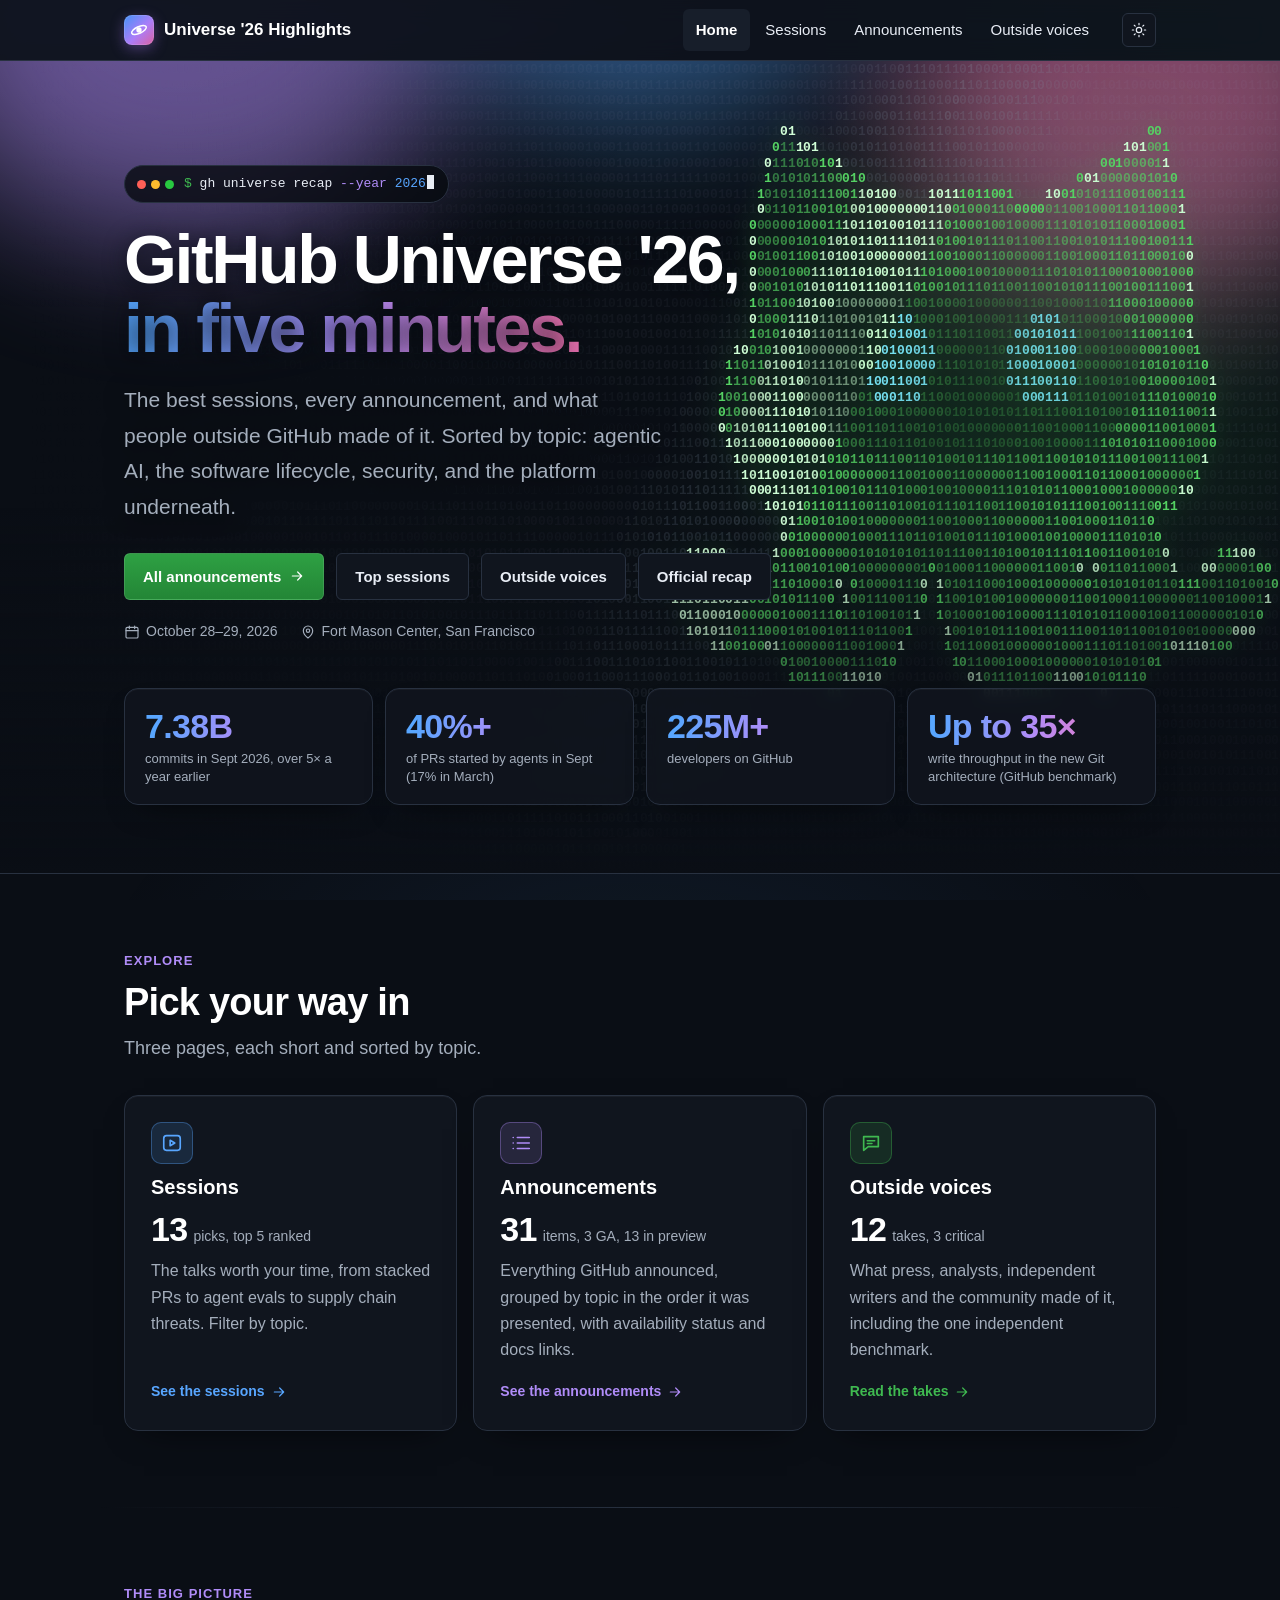
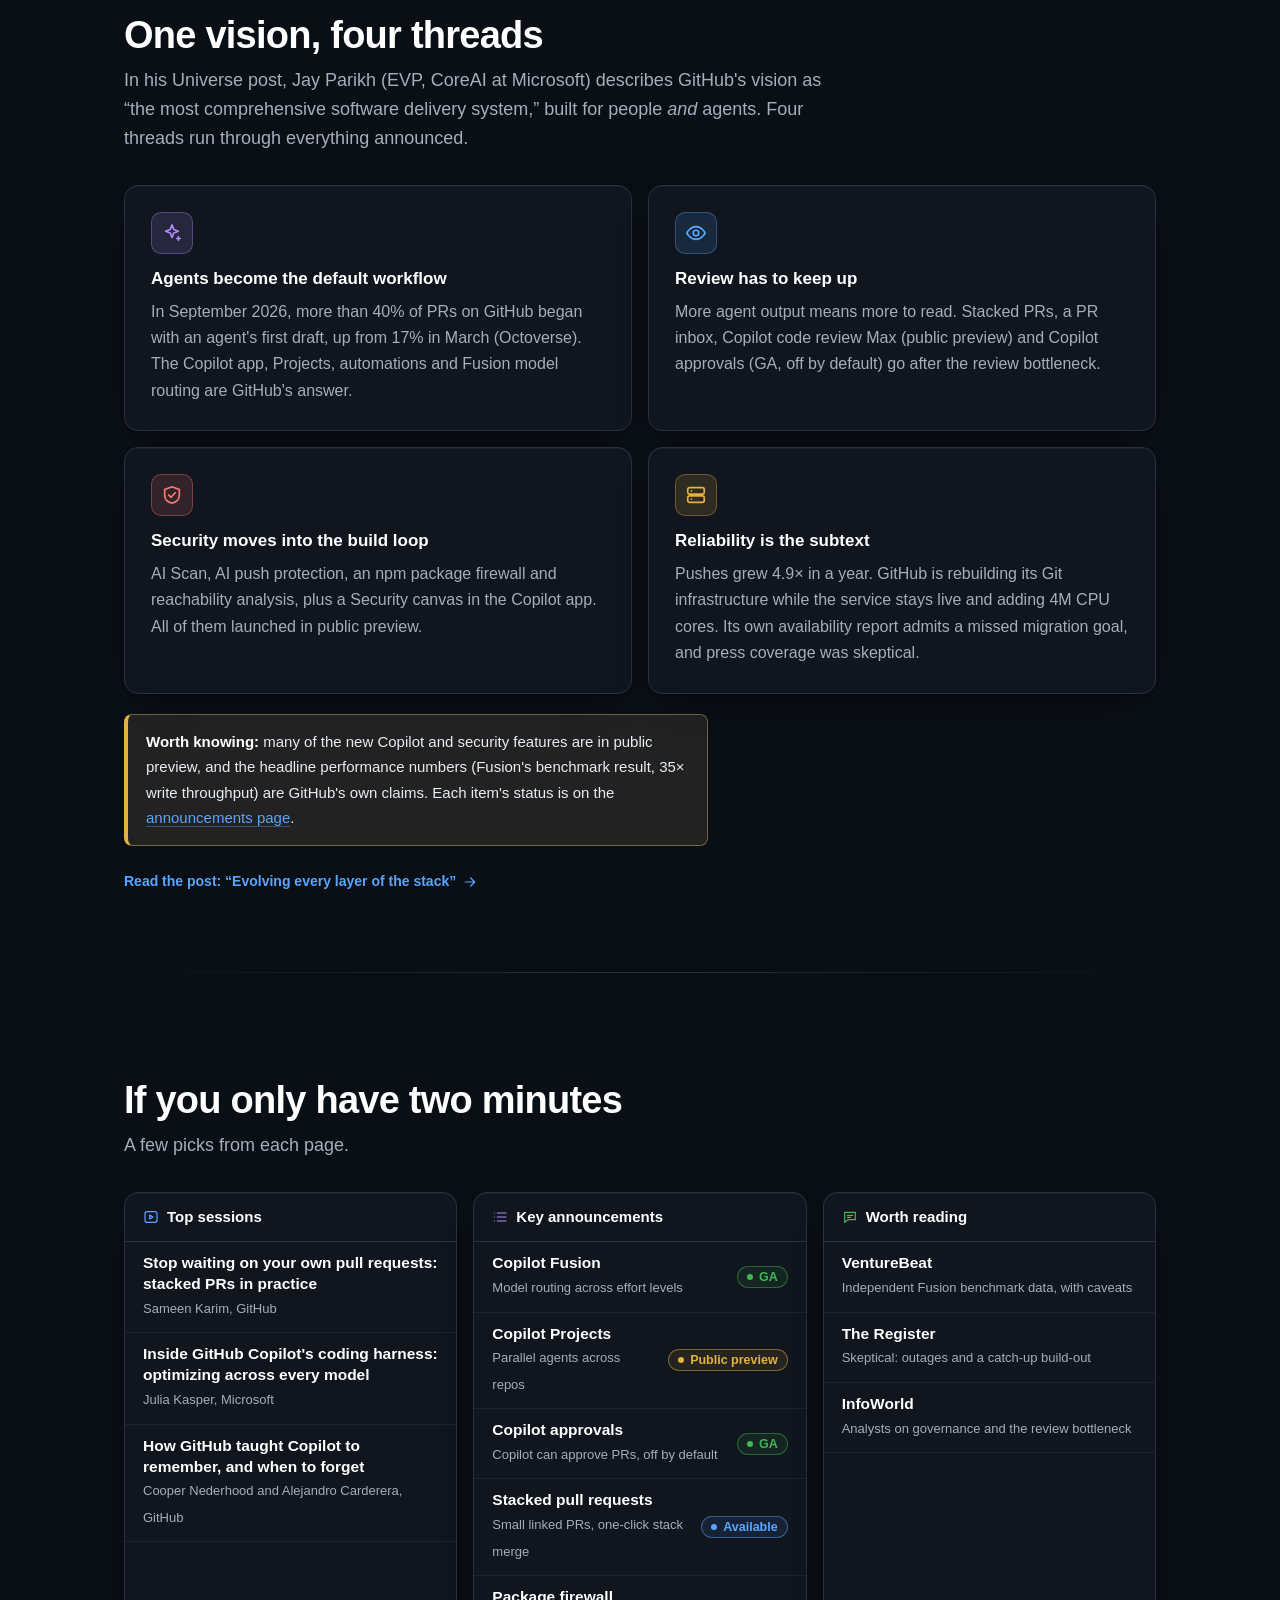
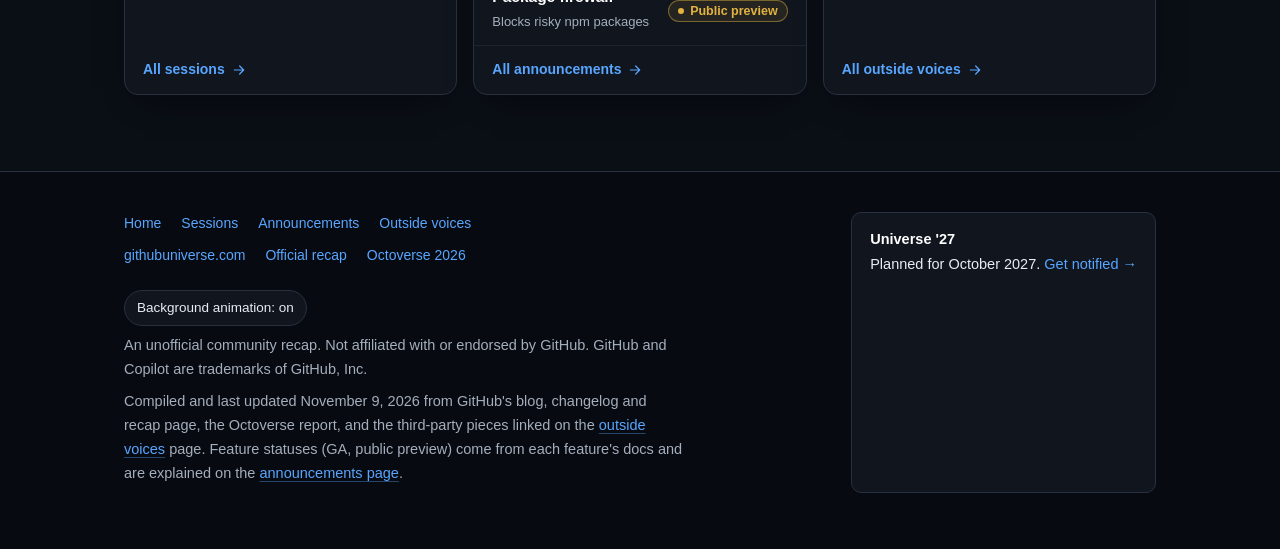
==== commit 48792dd0: "Polish: binary Octocat background, readability, friendlier navigation - Add assets/octocat.js: a can" ====
--- a/index.html
+++ b/index.html
@@ -9,9 +9,10 @@
   <meta property="og:description" content="A crisp, unofficial recap of GitHub Universe 2026: the best sessions, every announcement, and what people outside GitHub are saying.">
   <meta name="theme-color" content="#0d1117">
   <link rel="icon" href="assets/favicon.svg" type="image/svg+xml">
-  <script>(function(){var t='dark';try{t=localStorage.getItem('u26-theme')||'dark'}catch(e){}var q=/[?&]theme=(light|dark)/.exec(location.search);if(q)t=q[1];document.documentElement.dataset.theme=t})()</script>
+  <script>(function(){var t='dark';try{t=localStorage.getItem('u26-theme')||'dark'}catch(e){}var q=/[?&]theme=(light|dark)/.exec(location.search);if(q)t=q[1];document.documentElement.dataset.theme=t;try{var m=localStorage.getItem('u26-motion');if(m)document.documentElement.dataset.motion=m}catch(e){}})()</script>
   <link rel="stylesheet" href="assets/style.css">
   <script src="assets/app.js" defer></script>
+  <script src="assets/octocat.js" defer></script>
   <script>(function(){var m={'#sessions':'sessions.html','#voices':'voices.html'}[location.hash];if(m)location.replace(m)})()</script>
 </head>
 <body>
@@ -37,6 +38,7 @@
     <symbol id="i-play" viewBox="0 0 24 24"><rect x="3" y="4" width="18" height="16" rx="3"/><path d="M10 9l5 3-5 3z"/></symbol>
     <symbol id="i-list" viewBox="0 0 24 24"><path d="M8 6h13M8 12h13M8 18h13M3.5 6h.01M3.5 12h.01M3.5 18h.01"/></symbol>
     <symbol id="i-chat" viewBox="0 0 24 24"><path d="M4 5h16v11H9l-5 4z"/><path d="M8 9.5h8M8 12.5h5"/></symbol>
+    <symbol id="i-home" viewBox="0 0 24 24"><path d="M3 11l9-7 9 7v9a1 1 0 01-1 1h-5v-6H9v6H4a1 1 0 01-1-1z"/></symbol>
     <symbol id="i-orbit" viewBox="0 0 24 24"><ellipse cx="12" cy="12" rx="9.5" ry="4" transform="rotate(-25 12 12)"/><circle cx="12" cy="12" r="3.2" fill="currentColor" stroke="none"/></symbol>
   </defs>
 </svg>
@@ -51,10 +53,10 @@
       <span>Universe '26 Highlights</span>
     </a>
     <nav class="nav" aria-label="Primary">
-      <a href="./" aria-current="page">Home</a>
-      <a href="sessions.html">Sessions</a>
-      <a href="announcements.html">Announcements</a>
-      <a href="voices.html">Outside voices</a>
+      <a href="./" aria-current="page"><svg class="i nav-ico" aria-hidden="true"><use href="#i-home"/></svg><span>Home</span></a>
+      <a href="sessions.html"><svg class="i nav-ico" aria-hidden="true"><use href="#i-play"/></svg><span>Sessions</span></a>
+      <a href="announcements.html"><svg class="i nav-ico" aria-hidden="true"><use href="#i-list"/></svg><span>Announcements</span></a>
+      <a href="voices.html"><svg class="i nav-ico" aria-hidden="true"><use href="#i-chat"/></svg><span>Outside voices</span></a>
     </nav>
     <button class="icon-btn" type="button" data-theme-toggle aria-label="Toggle light and dark theme" title="Toggle theme">
       <svg class="i sun"><use href="#i-sun"/></svg><svg class="i moon"><use href="#i-moon"/></svg>
@@ -62,10 +64,11 @@
   </div>
 </header>
 
+<!-- The binary Octocat reads "GitHub Universe 2026 " in 8-bit ASCII (left to right, top to bottom). -->
 <main id="main">
   <div class="hero">
     <div class="aurora" aria-hidden="true"><i></i><i></i><i></i></div>
-    <div class="graph" aria-hidden="true"></div>
+    <canvas class="octo" data-octo="hero" aria-hidden="true"></canvas>
     <div class="hero-fade" aria-hidden="true"></div>
     <div class="wrap">
       <div class="term mono"><span class="dots" aria-hidden="true"><b></b><b></b><b></b></span><span><span class="p">$</span> gh universe recap <span class="f">--year</span> <span class="s">2026</span><span class="caret"></span></span></div>
@@ -209,6 +212,7 @@
           <a href="https://github.com/events/universe/recap">Official recap</a>
           <a href="https://octoverse.github.com/">Octoverse 2026</a>
         </div>
+        <p><button class="motion-btn" type="button" data-motion-toggle>Background animation: on</button></p>
         <p>An unofficial community recap. Not affiliated with or endorsed by GitHub. GitHub and Copilot are trademarks of GitHub, Inc.</p>
         <p>Compiled and last updated November 9, 2026 from GitHub's blog, changelog and recap page, the Octoverse report, and the third-party pieces linked on the <a href="voices.html">outside voices</a> page. Feature statuses (GA, public preview) come from each feature's docs and are explained on the <a href="announcements.html">announcements page</a>.</p>
       </div>
--- a/assets/style.css
+++ b/assets/style.css
@@ -3,22 +3,27 @@
 
 :root {
   color-scheme: dark;
-  --bg: #0d1117;
-  --bg-subtle: #151b23;
-  --bg-inset: #010409;
-  --bg-hover: #1c232d;
-  --border: #30363d;
-  --border-muted: #21262d;
-  --text: #e6edf3;
-  --text-strong: #f0f6fc;
-  --muted: #9198a1;
-  --accent: #4493f8;
+  --bg: #0a0e15;
+  --bg-subtle: #10151e;
+  --bg-inset: #070a10;
+  --bg-hover: #171e2a;
+  --border: #283140;
+  --border-muted: #1b2330;
+  --text: #e8edf5;
+  --text-strong: #ffffff;
+  --muted: #a4aebc;
+  --accent: #58a6ff;
   --green: #3fb950;
-  --purple: #ab7df8;
-  --red: #f85149;
-  --orange: #d29922;
-  --pink: #db61a2;
-  --cyan: #39c5cf;
+  --purple: #b08cf8;
+  --red: #ff7b72;
+  --orange: #e3b341;
+  --pink: #f778ba;
+  --cyan: #56d4dd;
+  --oc-field: #8b98ad;
+  --oc-body: #56d364;
+  --oc-eye: #79e2ff;
+  --oc-hot: #d2ffd8;
+  --card-shadow: inset 0 1px 0 rgba(255, 255, 255, .045), 0 14px 34px -20px rgba(0, 0, 0, .8);
   --tab-underline: #f78166;
   --cell-0: #161b22;
   --cell-1: #0e4429;
@@ -27,28 +32,33 @@
   --cell-4: #39d353;
   --aurora: .5;
   --shadow: 0 8px 24px rgba(1, 4, 9, .45);
-  --radius: 8px;
-  --max: 1040px;
+  --radius: 10px;
+  --max: 1080px;
 }
 
 [data-theme="light"] {
   color-scheme: light;
-  --bg: #ffffff;
-  --bg-subtle: #f6f8fa;
-  --bg-inset: #f6f8fa;
-  --bg-hover: #eef1f4;
-  --border: #d1d9e0;
-  --border-muted: #e6eaee;
-  --text: #1f2328;
-  --text-strong: #010409;
-  --muted: #59636e;
+  --bg: #fbfcfe;
+  --bg-subtle: #f3f6fb;
+  --bg-inset: #eaeff7;
+  --bg-hover: #e8edf6;
+  --border: #cdd6e2;
+  --border-muted: #e2e8f0;
+  --text: #1b2330;
+  --text-strong: #05080f;
+  --muted: #4f5d6e;
   --accent: #0969da;
   --green: #1a7f37;
-  --purple: #8250df;
-  --red: #d1242f;
-  --orange: #9a6700;
+  --purple: #7c4fe0;
+  --red: #cf222e;
+  --orange: #8a5a00;
   --pink: #bf3989;
   --cyan: #1b7c83;
+  --oc-field: #59636e;
+  --oc-body: #1a7f37;
+  --oc-eye: #0969da;
+  --oc-hot: #0a3d1c;
+  --card-shadow: 0 1px 2px rgba(31, 41, 55, .06), 0 12px 28px -18px rgba(31, 41, 55, .25);
   --tab-underline: #fd8c73;
   --cell-0: #eaeef2;
   --cell-1: #aceebb;
@@ -382,3 +392,149 @@
 
 @media (max-width: 900px) { .explore, .start { grid-template-columns: minmax(0, 1fr); } }
 @media (max-width: 560px) { .pager { grid-template-columns: minmax(0, 1fr); } .pager .solo { grid-column: 1; } .pager .next { text-align: left; } }
+
+/* =====================================================================
+   Polish pass: readability, depth, the binary Octocat, friendlier controls
+   ===================================================================== */
+
+/* --- readability: larger type, comfortable line length, clearer hierarchy --- */
+body { font-size: 17px; line-height: 1.7; }
+.sub, .lede, .page-head p, .note, .glance, .callout { max-width: 70ch; }
+.sub { font-size: 18px; line-height: 1.6; }
+h2 { font-size: clamp(28px, 4vw, 38px); }
+.kicker { font-size: 13px; }
+.nav a { font-size: 15px; padding: 8px 13px; }
+.btn { font-size: 15px; padding: 10px 18px; }
+.label, .status { font-size: 12.5px; }
+.theme p, .ex p { font-size: 16px; line-height: 1.65; }
+.sess h3 { font-size: 19px; line-height: 1.35; }
+.sess p { font-size: 16px; line-height: 1.6; }
+.by { font-size: 14px; }
+.comment-body h3 { font-size: 18px; line-height: 1.35; }
+.comment-body p { font-size: 16px; line-height: 1.6; }
+.take { font-size: 15.5px; line-height: 1.6; }
+.take .tag { font-size: 12px; }
+.card p { font-size: 16px; line-height: 1.65; }
+.card-top h3 { font-size: 17.5px; }
+.card-top .num { font-size: 13px; }
+.mini li a { font-size: 15.5px; }
+.cov li { font-size: 15.5px; }
+.side-nav a { font-size: 15px; padding: 8px 12px; }
+.tab { font-size: 15px; min-height: 46px; }
+.counter { font-size: 12.5px; }
+.footnote { font-size: 15px; line-height: 1.7; }
+.site-footer { font-size: 14.5px; }
+.site-footer p { line-height: 1.65; }
+.note { font-size: 15px; }
+.sub a, .note a, .card p a, .callout a, .footnote a, .site-footer p a, .glance a, .comment-body p a {
+  text-decoration: underline; text-decoration-color: color-mix(in srgb, currentColor 38%, transparent); text-underline-offset: 3px; }
+
+/* --- depth: ambient glow behind everything, softer sections and cards --- */
+body::before { content: ""; position: fixed; inset: 0; z-index: -3; pointer-events: none;
+  background:
+    radial-gradient(1100px 620px at 6% -8%, color-mix(in srgb, var(--purple) 15%, transparent), transparent 62%),
+    radial-gradient(900px 520px at 104% 2%, color-mix(in srgb, var(--green) 9%, transparent), transparent 62%),
+    radial-gradient(900px 520px at 50% 112%, color-mix(in srgb, var(--accent) 8%, transparent), transparent 62%); }
+[data-theme="light"] body::before { opacity: .55; }
+section { position: relative; padding: 76px 0; border-bottom: 0; }
+section + section::before { content: ""; position: absolute; top: 0; left: 50%; width: min(var(--max), calc(100% - 48px)); height: 1px;
+  transform: translateX(-50%); background: linear-gradient(90deg, transparent, var(--border), transparent); }
+.theme, .ex, .mini, .list, .comment, .card, .cov, .stat { border-radius: 14px; box-shadow: var(--card-shadow); }
+.mini, .list, .cov { overflow: hidden; }
+.comment-head { border-radius: 14px 14px 0 0; }
+.theme, .ex { padding: 26px; }
+.btn.primary { background: linear-gradient(180deg, #2ea043, #238636); border-color: rgba(240, 246, 252, .12); }
+.btn.primary:hover { background: linear-gradient(180deg, #3fb950, #2ea043); }
+.site-header { background: color-mix(in srgb, var(--bg-subtle) 80%, transparent); }
+.hero h1, .hero .lede, .page-head h1, .page-head p { text-shadow: 0 2px 22px color-mix(in srgb, var(--bg) 85%, transparent); }
+
+/* --- the binary Octocat --- */
+.octo { position: absolute; inset: 0; width: 100%; height: 100%; z-index: -2; pointer-events: none;
+  filter: drop-shadow(0 0 10px color-mix(in srgb, var(--green) 34%, transparent)); }
+.hero { padding: 104px 0 68px; min-height: 700px; }
+.page-head { min-height: 320px; padding: 68px 0 52px; display: flex; align-items: center; }
+.page-head > .wrap { width: 100%; }
+[data-theme="light"] .octo { filter: drop-shadow(0 0 6px color-mix(in srgb, var(--green) 22%, transparent)); }
+
+/* --- collapsible long descriptions + filter bar + glance box --- */
+.more-detail { margin-top: 8px; }
+.more-detail summary { cursor: pointer; list-style: none; display: inline-flex; align-items: center; gap: 8px; font-size: 14px; font-weight: 600; color: var(--accent); padding: 4px 0; }
+.more-detail summary::-webkit-details-marker { display: none; }
+.more-detail summary::before { content: ""; width: 7px; height: 7px; border-right: 2px solid currentColor; border-bottom: 2px solid currentColor; transform: rotate(-45deg); transition: transform .2s; margin-right: 2px; }
+.more-detail[open] summary::before { transform: rotate(45deg); }
+.more-detail .hide, .more-detail[open] .show { display: none; }
+.more-detail[open] .hide { display: inline; }
+.more-detail p { margin-top: 6px; }
+.filterbar { display: flex; flex-wrap: wrap; align-items: center; justify-content: space-between; gap: 4px 16px; margin: 0 0 26px; border-bottom: 1px solid var(--border); }
+.filterbar .tabs { border-bottom: 0; margin: 0; }
+.btn-sm { cursor: pointer; font: inherit; font-size: 14px; font-weight: 600; padding: 7px 14px; border-radius: 8px; border: 1px solid var(--border); background: var(--bg-subtle); color: var(--text); margin-bottom: 6px; }
+.btn-sm:hover { background: var(--bg-hover); border-color: var(--muted); }
+.glance { padding: 18px 22px; margin: 0 0 30px; border: 1px solid color-mix(in srgb, var(--accent) 32%, var(--border)); border-left: 4px solid var(--accent);
+  border-radius: 14px; background: color-mix(in srgb, var(--accent) 7%, var(--bg-subtle)); font-size: 16.5px; line-height: 1.65; }
+.glance b { display: block; margin-bottom: 4px; color: var(--text-strong); font-size: 13px; text-transform: uppercase; letter-spacing: .07em; }
+.glance ul { margin: 6px 0 0; padding-left: 20px; } .glance li { margin: 4px 0; }
+.group[hidden], .item[hidden] { display: none; }
+.side-nav a.dim { opacity: .4; }
+
+/* --- friendlier controls: back to top, animation pause --- */
+.to-top { position: fixed; right: 20px; bottom: 20px; z-index: 25; width: 46px; height: 46px; display: grid; place-items: center; border-radius: 50%;
+  border: 1px solid var(--border); background: var(--bg-subtle); color: var(--text); cursor: pointer; box-shadow: var(--card-shadow);
+  opacity: 0; transform: translateY(10px); pointer-events: none; transition: opacity .25s, transform .25s, background .2s; }
+.to-top.show { opacity: 1; transform: none; pointer-events: auto; }
+.to-top:hover { background: var(--bg-hover); border-color: var(--muted); }
+.to-top .i { width: 20px; height: 20px; transform: rotate(-90deg); }
+.motion-btn { cursor: pointer; font: inherit; font-size: 13.5px; padding: 6px 12px; border-radius: 999px; border: 1px solid var(--border); background: var(--bg-subtle); color: var(--text); margin-top: 6px; }
+.motion-btn:hover { background: var(--bg-hover); border-color: var(--muted); }
+
+@media (max-width: 760px) {
+  body { font-size: 16.5px; }
+  section { padding: 56px 0; }
+  .hero { padding: 72px 0 48px; min-height: 0; }
+  .page-head { min-height: 0; padding: 52px 0 36px; }
+  .btn { padding: 10px 16px; }
+  .theme, .ex { padding: 22px; }
+  .to-top { right: 14px; bottom: 14px; }
+}
+@media print { .octo, .to-top, .motion-btn { display: none !important; } }
+
+/* hero: keep the text column clear of the Octocat; fade the digit field out behind the copy */
+.hero h1 { font-size: clamp(40px, 5.8vw, 68px); }
+.hero .lede { max-width: 540px; }
+.octo { -webkit-mask-image: linear-gradient(90deg, transparent 0%, rgba(0,0,0,.35) 28%, #000 50%); mask-image: linear-gradient(90deg, transparent 0%, rgba(0,0,0,.35) 28%, #000 50%); }
+@media (max-width: 760px) { .octo { -webkit-mask-image: none; mask-image: none; opacity: .75; } }
+
+/* a soft green halo behind the Octocat gives the hero depth */
+.hero::after { content: ""; position: absolute; inset: 0; z-index: -2; pointer-events: none;
+  background: radial-gradient(520px 460px at 82% 38%, color-mix(in srgb, var(--green) 17%, transparent), transparent 70%); }
+.page-head::after { content: ""; position: absolute; inset: 0; z-index: -2; pointer-events: none;
+  background: radial-gradient(420px 300px at 86% 50%, color-mix(in srgb, var(--green) 12%, transparent), transparent 70%); }
+
+/* nav icons: hidden on desktop, shown in the mobile bottom tab bar */
+.nav-ico { display: none; }
+.legend { max-width: 760px; }
+
+@media (max-width: 760px) {
+  /* mobile: primary nav becomes a fixed bottom tab bar (thumb-friendly, nothing clipped) */
+  .site-header { backdrop-filter: none; background: var(--bg-subtle); }
+  .site-header .wrap { justify-content: space-between; }
+  .site-header .nav { position: fixed; left: 0; right: 0; bottom: 0; z-index: 30; margin: 0; overflow: visible;
+    display: grid; grid-template-columns: repeat(4, 1fr); gap: 2px; padding: 6px 6px calc(6px + env(safe-area-inset-bottom));
+    background: color-mix(in srgb, var(--bg-subtle) 96%, transparent); backdrop-filter: blur(12px); border-top: 1px solid var(--border); }
+  .nav a { display: flex; flex-direction: column; align-items: center; gap: 3px; padding: 7px 2px; border-radius: 10px; font-size: 11.5px; line-height: 1.2; text-align: center; white-space: normal; }
+  .nav a .nav-ico { display: block; width: 21px; height: 21px; }
+  .nav a[aria-current="page"] { background: var(--bg-hover); color: var(--text-strong); }
+  .nav a[aria-current="page"] .nav-ico { color: var(--accent); }
+  body { padding-bottom: 72px; }
+  .to-top { bottom: 84px; }
+  .brand span { display: inline; }
+  .octo { opacity: .5; }
+  .hero h1 { font-size: 34px; }
+}
+@media (max-width: 380px) { .brand span { display: none; } }
+@media print { .site-header .nav { position: static; } }
+
+/* let grid columns shrink below their content so wide children (tabs, code) scroll instead of stretching the page */
+.layout > div, .layout > aside { min-width: 0; }
+@media (max-width: 900px) { .layout { grid-template-columns: minmax(0, 1fr); } }
+.filterbar { max-width: 100%; }
+.filterbar .tabs { max-width: 100%; }
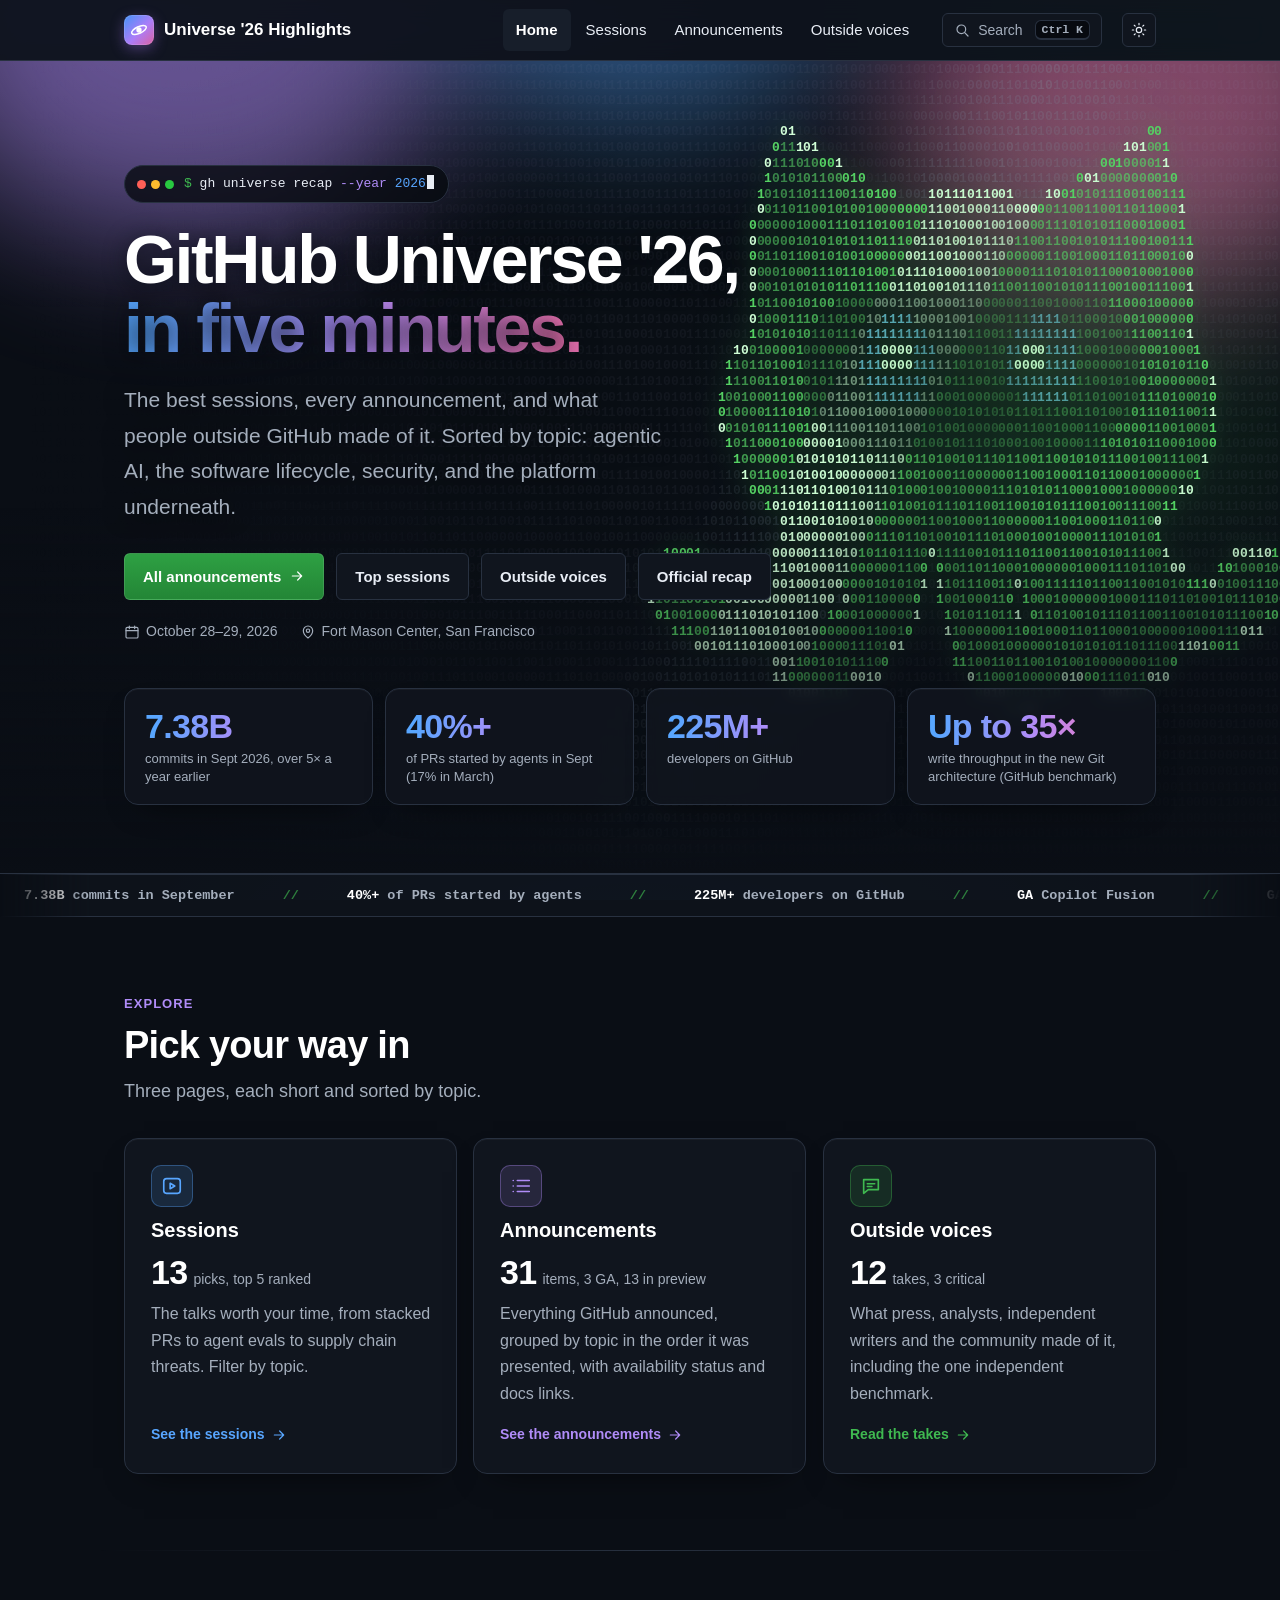
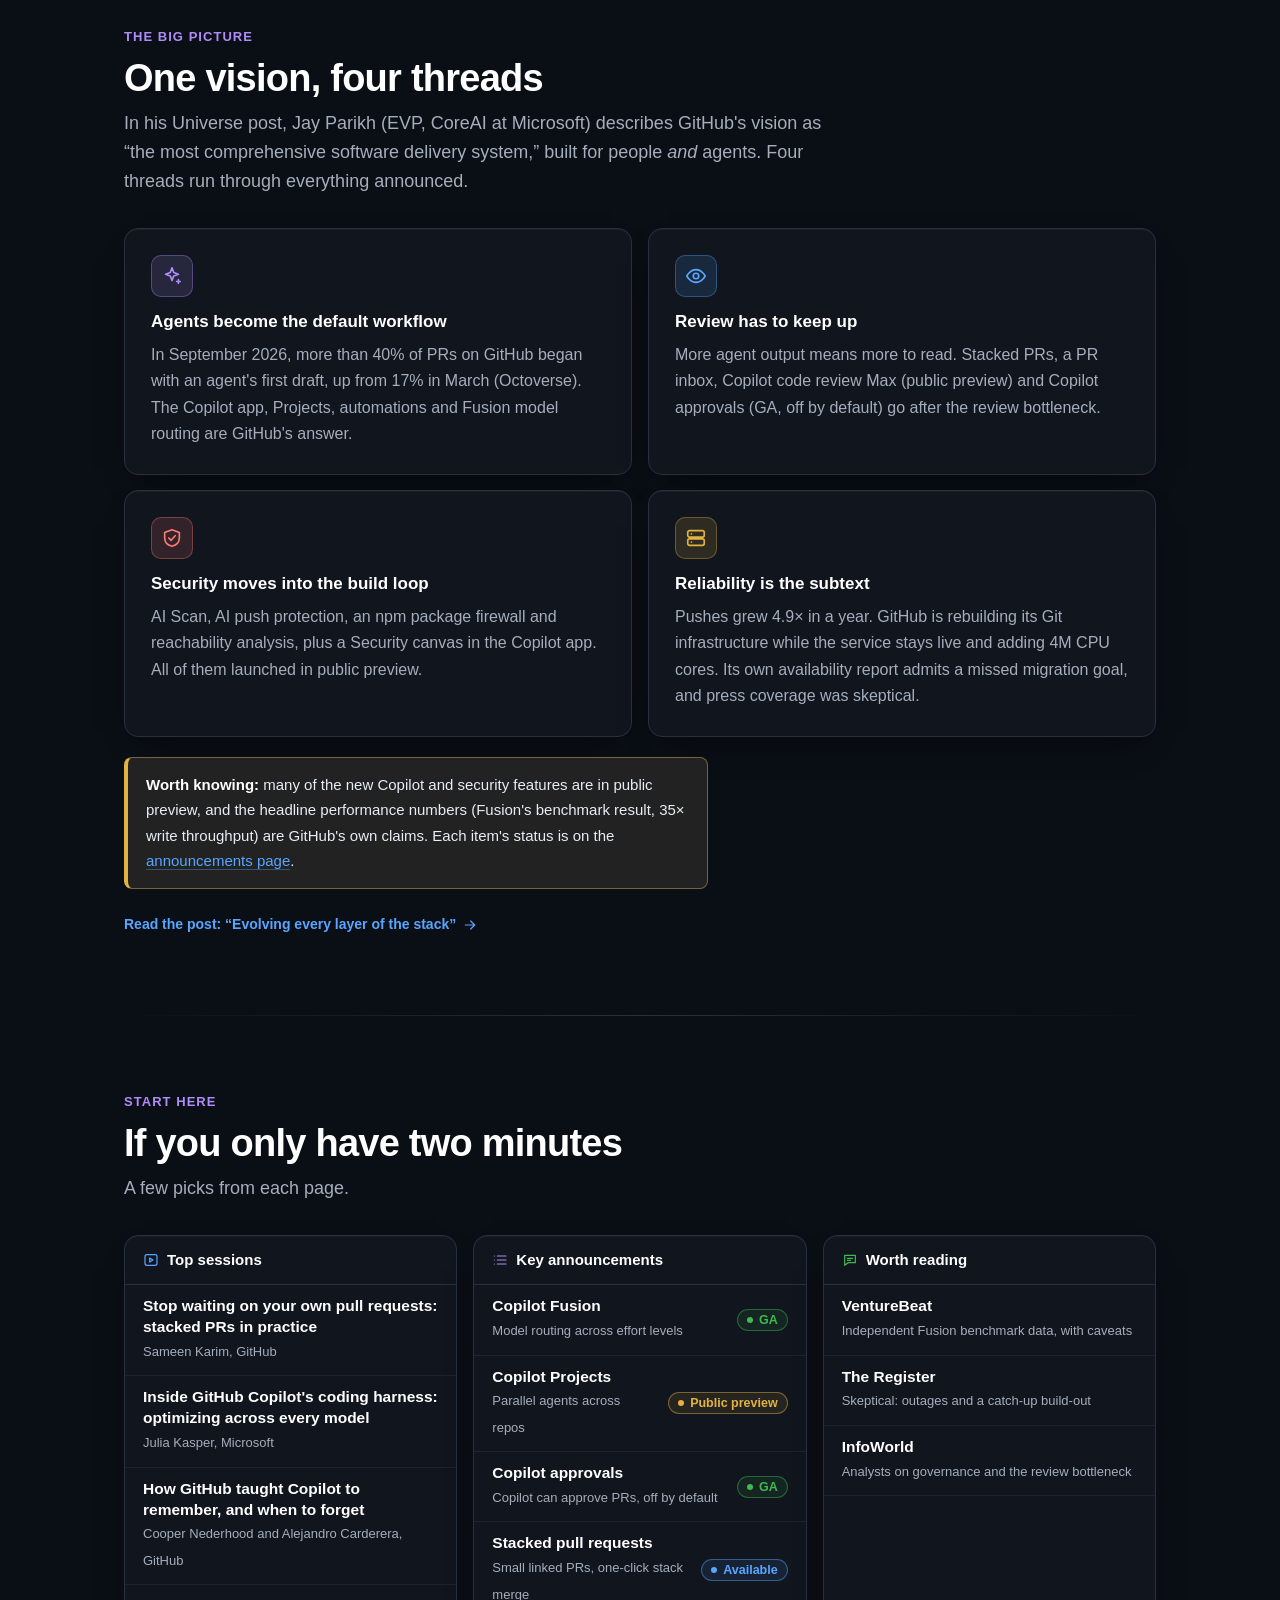
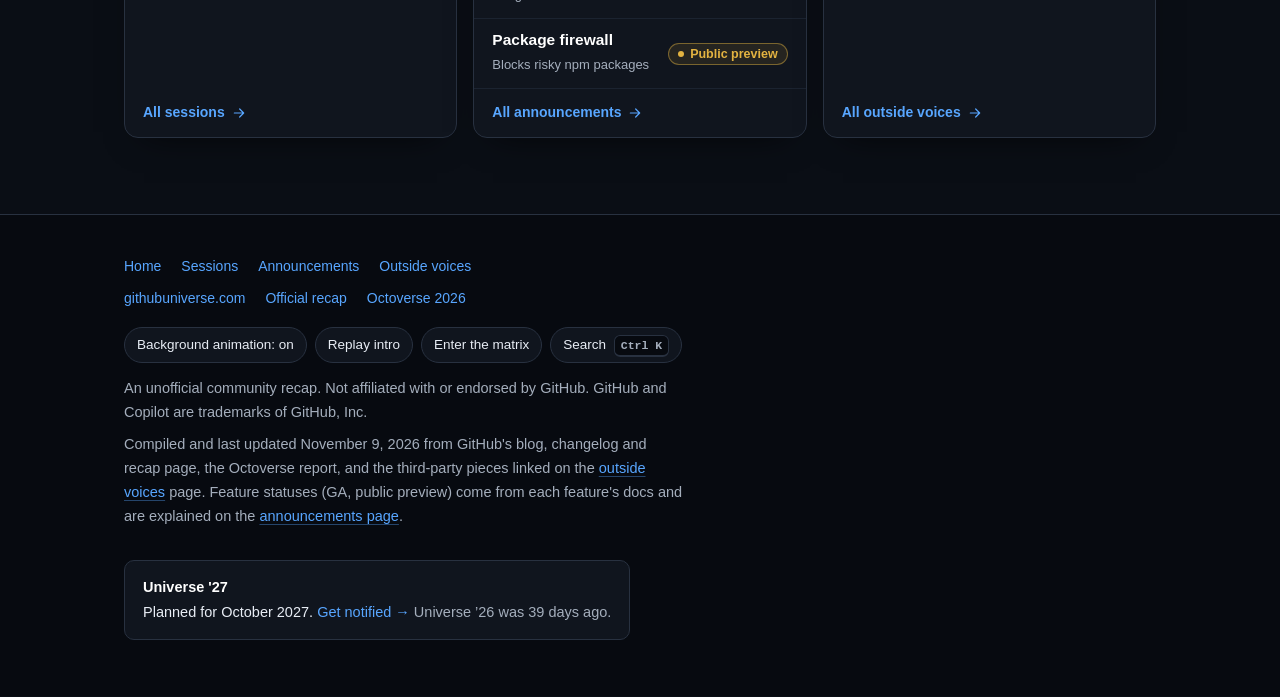
==== commit d45d72e7: "Level up: living Octocat, boot screen, command palette, matrix mode and more - Octocat 2.0: assemble" ====
--- a/index.html
+++ b/index.html
@@ -11,11 +11,15 @@
   <link rel="icon" href="assets/favicon.svg" type="image/svg+xml">
   <script>(function(){var t='dark';try{t=localStorage.getItem('u26-theme')||'dark'}catch(e){}var q=/[?&]theme=(light|dark)/.exec(location.search);if(q)t=q[1];document.documentElement.dataset.theme=t;try{var m=localStorage.getItem('u26-motion');if(m)document.documentElement.dataset.motion=m}catch(e){}})()</script>
   <link rel="stylesheet" href="assets/style.css">
+  <script>(function(){var d=document.documentElement,q=location.search,h=/(^|\/)(index\.html)?$/.test(location.pathname),r=matchMedia('(prefers-reduced-motion: reduce)').matches,ok=h&&!r&&d.dataset.motion!=='off'&&!navigator.webdriver&&!/[?&]boot=0/.test(q);try{if(sessionStorage.getItem('u26-booted')&&!/[?&]boot=1/.test(q))ok=false}catch(e){}if(/[?&]boot=1/.test(q)&&h&&!r)ok=true;if(ok)d.classList.add('booting')})()</script>
   <script src="assets/app.js" defer></script>
   <script src="assets/octocat.js" defer></script>
+  <script src="assets/fx.js" defer></script>
+  <script src="assets/search-index.js" defer></script>
+  <script src="assets/palette.js" defer></script>
   <script>(function(){var m={'#sessions':'sessions.html','#voices':'voices.html'}[location.hash];if(m)location.replace(m)})()</script>
 </head>
-<body>
+<body data-page="home">
 
 <svg width="0" height="0" style="position:absolute" aria-hidden="true">
   <defs>
@@ -39,6 +43,8 @@
     <symbol id="i-list" viewBox="0 0 24 24"><path d="M8 6h13M8 12h13M8 18h13M3.5 6h.01M3.5 12h.01M3.5 18h.01"/></symbol>
     <symbol id="i-chat" viewBox="0 0 24 24"><path d="M4 5h16v11H9l-5 4z"/><path d="M8 9.5h8M8 12.5h5"/></symbol>
     <symbol id="i-home" viewBox="0 0 24 24"><path d="M3 11l9-7 9 7v9a1 1 0 01-1 1h-5v-6H9v6H4a1 1 0 01-1-1z"/></symbol>
+    <symbol id="i-search" viewBox="0 0 24 24"><circle cx="11" cy="11" r="6.5"/><path d="M16 16l5 5"/></symbol>
+    <symbol id="i-link" viewBox="0 0 24 24"><path d="M10 14a4 4 0 005.7 0l3-3a4 4 0 00-5.7-5.7l-1 1M14 10a4 4 0 00-5.7 0l-3 3a4 4 0 005.7 5.7l1-1"/></symbol>
     <symbol id="i-orbit" viewBox="0 0 24 24"><ellipse cx="12" cy="12" rx="9.5" ry="4" transform="rotate(-25 12 12)"/><circle cx="12" cy="12" r="3.2" fill="currentColor" stroke="none"/></symbol>
   </defs>
 </svg>
@@ -58,6 +64,7 @@
       <a href="announcements.html"><svg class="i nav-ico" aria-hidden="true"><use href="#i-list"/></svg><span>Announcements</span></a>
       <a href="voices.html"><svg class="i nav-ico" aria-hidden="true"><use href="#i-chat"/></svg><span>Outside voices</span></a>
     </nav>
+    <button class="icon-btn search-btn" type="button" data-palette-open aria-label="Search (Ctrl K)" title="Search · Ctrl K"><svg class="i" aria-hidden="true"><use href="#i-search"/></svg><span class="search-label">Search</span><kbd>Ctrl K</kbd></button>
     <button class="icon-btn" type="button" data-theme-toggle aria-label="Toggle light and dark theme" title="Toggle theme">
       <svg class="i sun"><use href="#i-sun"/></svg><svg class="i moon"><use href="#i-moon"/></svg>
     </button>
@@ -86,13 +93,15 @@
       </div>
 
       <div class="stats" role="list" aria-label="Key numbers">
-        <div class="stat spot" role="listitem"><b class="grad" data-count="7.38" data-dec="2" data-suf="B">7.38B</b><span>commits in Sept 2026, over 5× a year earlier</span></div>
-        <div class="stat spot" role="listitem"><b class="grad" data-count="40" data-suf="%+">40%+</b><span>of PRs started by agents in Sept (17% in March)</span></div>
-        <div class="stat spot" role="listitem"><b class="grad" data-count="225" data-suf="M+">225M+</b><span>developers on GitHub</span></div>
-        <div class="stat spot" role="listitem"><b class="grad" data-count="35" data-pre="Up to " data-suf="×">Up to 35×</b><span>write throughput in the new Git architecture (GitHub benchmark)</span></div>
+        <div class="stat spot tilt" role="listitem"><b class="grad" data-count="7.38" data-dec="2" data-suf="B">7.38B</b><span>commits in Sept 2026, over 5× a year earlier</span></div>
+        <div class="stat spot tilt" role="listitem"><b class="grad" data-count="40" data-suf="%+">40%+</b><span>of PRs started by agents in Sept (17% in March)</span></div>
+        <div class="stat spot tilt" role="listitem"><b class="grad" data-count="225" data-suf="M+">225M+</b><span>developers on GitHub</span></div>
+        <div class="stat spot tilt" role="listitem"><b class="grad" data-count="35" data-pre="Up to " data-suf="×">Up to 35×</b><span>write throughput in the new Git architecture (GitHub benchmark)</span></div>
       </div>
     </div>
   </div>
+
+  <div class="ticker" aria-hidden="true"><div class="ticker-track"><span><b>7.38B</b> commits in September</span><span><b>40%+</b> of PRs started by agents</span><span><b>225M+</b> developers on GitHub</span><span><b>GA</b> Copilot Fusion</span><span><b>GA</b> Copilot approvals</span><span><b>4M</b> CPU cores added this year</span><span><b>13</b> sessions · <b>31</b> announcements · <b>12</b> voices</span><span><b>35×</b> write throughput (GitHub benchmark)</span><span><b>7.38B</b> commits in September</span><span><b>40%+</b> of PRs started by agents</span><span><b>225M+</b> developers on GitHub</span><span><b>GA</b> Copilot Fusion</span><span><b>GA</b> Copilot approvals</span><span><b>4M</b> CPU cores added this year</span><span><b>13</b> sessions · <b>31</b> announcements · <b>12</b> voices</span><span><b>35×</b> write throughput (GitHub benchmark)</span></div></div>
 
   <section id="explore">
     <div class="wrap">
@@ -100,21 +109,21 @@
       <h2 class="reveal">Pick your way in</h2>
       <p class="sub reveal">Three pages, each short and sorted by topic.</p>
       <div class="explore">
-        <a class="ex spot reveal" href="sessions.html" style="--c:var(--accent)">
+        <a class="ex spot tilt reveal" href="sessions.html" style="--c:var(--accent)">
           <div class="ico"><svg class="i lg"><use href="#i-play"/></svg></div>
           <h3>Sessions</h3>
           <div class="big">13<small>picks, top 5 ranked</small></div>
           <p>The talks worth your time, from stacked PRs to agent evals to supply chain threats. Filter by topic.</p>
           <span class="go">See the sessions <svg class="i"><use href="#i-arrow"/></svg></span>
         </a>
-        <a class="ex spot reveal" href="announcements.html" style="--c:var(--purple)">
+        <a class="ex spot tilt reveal" href="announcements.html" style="--c:var(--purple)">
           <div class="ico"><svg class="i lg"><use href="#i-list"/></svg></div>
           <h3>Announcements</h3>
           <div class="big">31<small>items, 3 GA, 13 in preview</small></div>
           <p>Everything GitHub announced, grouped by topic in the order it was presented, with availability status and docs links.</p>
           <span class="go">See the announcements <svg class="i"><use href="#i-arrow"/></svg></span>
         </a>
-        <a class="ex spot reveal" href="voices.html" style="--c:var(--green)">
+        <a class="ex spot tilt reveal" href="voices.html" style="--c:var(--green)">
           <div class="ico"><svg class="i lg"><use href="#i-chat"/></svg></div>
           <h3>Outside voices</h3>
           <div class="big">12<small>takes, 3 critical</small></div>
@@ -131,22 +140,22 @@
       <h2 class="reveal">One vision, four threads</h2>
       <p class="sub reveal">In his Universe post, Jay Parikh (EVP, CoreAI at Microsoft) describes GitHub's vision as “the most comprehensive software delivery system,” built for people <em>and</em> agents. Four threads run through everything announced.</p>
       <div class="themes">
-        <div class="theme spot t-purple reveal">
+        <div class="theme spot tilt t-purple reveal">
           <div class="ico"><svg class="i lg"><use href="#i-spark"/></svg></div>
           <h3>Agents become the default workflow</h3>
           <p>In September 2026, more than 40% of PRs on GitHub began with an agent's first draft, up from 17% in March (Octoverse). The Copilot app, Projects, automations and Fusion model routing are GitHub's answer.</p>
         </div>
-        <div class="theme spot t-blue reveal">
+        <div class="theme spot tilt t-blue reveal">
           <div class="ico"><svg class="i lg"><use href="#i-eye"/></svg></div>
           <h3>Review has to keep up</h3>
           <p>More agent output means more to read. Stacked PRs, a PR inbox, Copilot code review Max (public preview) and Copilot approvals (GA, off by default) go after the review bottleneck.</p>
         </div>
-        <div class="theme spot t-red reveal">
+        <div class="theme spot tilt t-red reveal">
           <div class="ico"><svg class="i lg"><use href="#i-shield"/></svg></div>
           <h3>Security moves into the build loop</h3>
           <p>AI Scan, AI push protection, an npm package firewall and reachability analysis, plus a Security canvas in the Copilot app. All of them launched in public preview.</p>
         </div>
-        <div class="theme spot t-orange reveal">
+        <div class="theme spot tilt t-orange reveal">
           <div class="ico"><svg class="i lg"><use href="#i-server"/></svg></div>
           <h3>Reliability is the subtext</h3>
           <p>Pushes grew 4.9× in a year. GitHub is rebuilding its Git infrastructure while the service stays live and adding 4M CPU cores. Its own availability report admits a missed migration goal, and press coverage was skeptical.</p>
@@ -212,11 +221,11 @@
           <a href="https://github.com/events/universe/recap">Official recap</a>
           <a href="https://octoverse.github.com/">Octoverse 2026</a>
         </div>
-        <p><button class="motion-btn" type="button" data-motion-toggle>Background animation: on</button></p>
+        <p class="fx-row"><button class="motion-btn" type="button" data-motion-toggle>Background animation: on</button> <button class="motion-btn" type="button" data-replay>Replay intro</button> <button class="motion-btn" type="button" data-matrix>Enter the matrix</button> <button class="motion-btn" type="button" data-palette-open>Search <kbd>Ctrl K</kbd></button></p>
         <p>An unofficial community recap. Not affiliated with or endorsed by GitHub. GitHub and Copilot are trademarks of GitHub, Inc.</p>
         <p>Compiled and last updated November 9, 2026 from GitHub's blog, changelog and recap page, the Octoverse report, and the third-party pieces linked on the <a href="voices.html">outside voices</a> page. Feature statuses (GA, public preview) come from each feature's docs and are explained on the <a href="announcements.html">announcements page</a>.</p>
       </div>
-      <div class="next"><b>Universe '27</b>Planned for October 2027. <a href="https://reg.githubuniverse.com/flow/github/universe26/getnotified">Get notified &rarr;</a></div>
+      <div class="next"><b>Universe '27</b>Planned for October 2027. <a href="https://reg.githubuniverse.com/flow/github/universe26/getnotified">Get notified &rarr;</a><span class="since" data-since="2026-10-28"></span></div>
     </div>
   </div>
 </footer>
--- a/assets/style.css
+++ b/assets/style.css
@@ -538,3 +538,140 @@
 @media (max-width: 900px) { .layout { grid-template-columns: minmax(0, 1fr); } }
 .filterbar { max-width: 100%; }
 .filterbar .tabs { max-width: 100%; }
+
+/* =====================================================================
+   Level up: boot screen, tilt, glow, ticker, command palette, matrix, transitions
+   ===================================================================== */
+
+/* reveal uses the individual `translate` property so 3D tilt can own `transform` */
+.js .reveal { transform: none; translate: 0 14px; transition: opacity .6s ease, translate .6s ease, transform .35s cubic-bezier(.2, .8, .2, 1), border-color .2s, box-shadow .2s; transition-delay: var(--rd, 0ms), var(--rd, 0ms), 0ms, 0ms, 0ms; }
+.js .reveal.in { translate: 0 0; }
+kbd { font: 600 11.5px/1 ui-monospace, SFMono-Regular, Menlo, Consolas, monospace; padding: 3px 6px; border: 1px solid var(--border); border-bottom-width: 2px; border-radius: 6px; background: var(--bg-inset); color: var(--muted); }
+
+/* --- boot screen (always dark: it is a terminal) --- */
+html.booting body { visibility: hidden; animation: boot-failsafe 0s 7s forwards; }
+@keyframes boot-failsafe { to { visibility: visible; } }
+.boot { visibility: visible; position: fixed; inset: 0; z-index: 100; display: grid; place-items: center; padding: 24px; color: #c9d4e3;
+  background: radial-gradient(900px 520px at 50% 38%, rgba(63, 185, 80, .12), #04070b 70%), #04070b; transition: opacity .55s ease, transform .55s ease, filter .55s ease; }
+.boot.out { opacity: 0; transform: scale(1.05); filter: blur(8px); pointer-events: none; }
+.boot::before { content: ""; position: absolute; inset: 0; pointer-events: none; background: repeating-linear-gradient(0deg, rgba(255, 255, 255, .03) 0 1px, transparent 1px 3px); }
+.boot-win { position: relative; width: min(660px, 100%); border: 1px solid #1f2a37; border-radius: 14px; background: rgba(7, 10, 16, .94); overflow: hidden;
+  box-shadow: 0 0 0 1px rgba(63, 185, 80, .14), 0 30px 90px -24px rgba(63, 185, 80, .3); animation: boot-in .5s cubic-bezier(.2, .9, .3, 1.1) both; }
+@keyframes boot-in { from { opacity: 0; transform: translateY(14px) scale(.97); } }
+.boot-bar { display: flex; align-items: center; gap: 7px; padding: 11px 14px; border-bottom: 1px solid #1b2330; color: #8b98ad; font: 12px ui-monospace, SFMono-Regular, Menlo, Consolas, monospace; }
+.boot-bar i { width: 11px; height: 11px; border-radius: 50%; background: #ff5f57; } .boot-bar i:nth-child(2) { background: #febc2e; } .boot-bar i:nth-child(3) { background: #28c840; }
+.boot-bar span { margin-left: 8px; }
+.boot-log { margin: 0; padding: 20px 22px 14px; min-height: 190px; font: 14.5px/1.75 ui-monospace, SFMono-Regular, Menlo, Consolas, monospace; white-space: pre-wrap; color: #c9d4e3; }
+.boot-log .cmd { color: #fff; font-weight: 600; } .boot-log .ok { color: #56d364; } .boot-log .run { color: #79e2ff; }
+.boot-prog { height: 3px; background: #10151e; } .boot-fill { height: 100%; width: 0; background: linear-gradient(90deg, #3fb950, #79e2ff, #b08cf8); transition: width .3s ease; }
+.boot-skip { position: absolute; right: 12px; top: 8px; cursor: pointer; font: 12px ui-monospace, monospace; color: #8b98ad; background: transparent; border: 0; padding: 4px 6px; }
+.boot-skip:hover { color: #fff; }
+
+/* --- toasts --- */
+.toasts { position: fixed; left: 50%; bottom: 24px; transform: translateX(-50%); z-index: 70; display: flex; flex-direction: column; align-items: center; gap: 8px; pointer-events: none; width: max-content; max-width: calc(100vw - 24px); }
+.toast { display: flex; align-items: center; gap: 12px; padding: 11px 18px; border-radius: 12px; font-size: 14.5px; border: 1px solid var(--border);
+  background: color-mix(in srgb, var(--bg-subtle) 92%, transparent); backdrop-filter: blur(10px); box-shadow: var(--card-shadow); opacity: 0; transform: translateY(10px); transition: opacity .25s ease, transform .25s ease; }
+.toast.in { opacity: 1; transform: none; }
+.toast code { background: transparent; padding: 0; color: var(--green); font-size: 12.5px; }
+
+/* --- 3D tilt, cursor glow, parallax depth --- */
+.tilt { transform: perspective(900px) rotateX(var(--rx, 0deg)) rotateY(var(--ry, 0deg)) translateY(var(--ty, 0px)); transition: transform .35s cubic-bezier(.2, .8, .2, 1), border-color .2s, box-shadow .2s; will-change: transform; }
+.tilt.tilting { transition: transform .08s linear, border-color .2s, box-shadow .2s; }
+.theme.tilt:hover, .ex.tilt:hover, .stat.tilt:hover { transform: perspective(900px) rotateX(var(--rx, 0deg)) rotateY(var(--ry, 0deg)) translateY(var(--ty, 0px)); }
+.cursor-glow { position: fixed; left: 0; top: 0; width: 600px; height: 600px; border-radius: 50%; pointer-events: none; z-index: -1; opacity: 0; transition: opacity .4s ease; will-change: transform;
+  background: radial-gradient(circle, color-mix(in srgb, var(--accent) 15%, transparent), color-mix(in srgb, var(--purple) 8%, transparent) 42%, transparent 70%); mix-blend-mode: screen; }
+.cursor-glow.on { opacity: 1; }
+[data-theme="light"] .cursor-glow { mix-blend-mode: multiply; } [data-theme="light"] .cursor-glow.on { opacity: .45; }
+.octo { transform: translate3d(calc(var(--px, 0) * -12px), calc(var(--py, 0) * -7px), 0); transition: transform .5s ease-out; }
+.hero .aurora { transform: translate3d(calc(var(--px, 0) * 18px), calc(var(--py, 0) * 10px), 0); transition: transform .6s ease-out; }
+
+/* --- facts ticker --- */
+.ticker { overflow: hidden; border-block: 1px solid var(--border); background: color-mix(in srgb, var(--bg-subtle) 72%, transparent); padding: 13px 0;
+  font: 600 13.5px ui-monospace, SFMono-Regular, Menlo, Consolas, monospace; color: var(--muted); -webkit-mask-image: linear-gradient(90deg, transparent, #000 7%, #000 93%, transparent); mask-image: linear-gradient(90deg, transparent, #000 7%, #000 93%, transparent); }
+.ticker-track { display: flex; width: max-content; animation: ticker 70s linear infinite; }
+.ticker:hover .ticker-track { animation-play-state: paused; }
+.ticker span { padding: 0 24px; white-space: nowrap; } .ticker span::after { content: "//"; margin-left: 48px; color: var(--green); opacity: .65; }
+.ticker b { color: var(--text-strong); }
+@keyframes ticker { to { transform: translateX(-50%); } }
+
+/* --- command palette + header search button --- */
+.search-btn { display: inline-flex; align-items: center; gap: 8px; width: auto; padding: 0 11px; color: var(--muted); }
+.search-btn .search-label { font-size: 14px; } .search-btn kbd { margin-left: 4px; }
+.palette { position: fixed; inset: 0; z-index: 80; display: grid; justify-items: center; align-items: start; padding: 12vh 16px 0; }
+.palette[hidden] { display: none; }
+.palette-backdrop { position: absolute; inset: 0; background: color-mix(in srgb, #02040a 64%, transparent); backdrop-filter: blur(6px); animation: pal-fade .18s ease; }
+.palette-box { position: relative; width: min(700px, 100%); max-height: min(72vh, 660px); display: flex; flex-direction: column; overflow: hidden; border: 1px solid var(--border); border-radius: 18px; background: var(--bg-subtle);
+  box-shadow: 0 34px 100px -20px rgba(0, 0, 0, .85), 0 0 0 1px color-mix(in srgb, var(--accent) 14%, transparent); animation: pal-pop .22s cubic-bezier(.2, .9, .3, 1.15); }
+@keyframes pal-fade { from { opacity: 0; } } @keyframes pal-pop { from { opacity: 0; transform: translateY(-10px) scale(.97); } }
+.palette-input { display: flex; align-items: center; gap: 12px; padding: 15px 18px; border-bottom: 1px solid var(--border); }
+.palette-input .i { width: 20px; height: 20px; color: var(--muted); }
+.palette-input input { flex: 1; min-width: 0; background: none; border: 0; outline: 0; color: var(--text-strong); font: inherit; font-size: 17px; }
+.palette ul { list-style: none; margin: 0; padding: 6px; overflow-y: auto; }
+.palette-group { padding: 12px 12px 5px; font-size: 11.5px; letter-spacing: .08em; text-transform: uppercase; color: var(--muted); font-weight: 700; }
+.palette li[role="option"] { display: flex; align-items: center; gap: 12px; padding: 10px 12px; border-radius: 10px; cursor: pointer; }
+.palette li.on { background: color-mix(in srgb, var(--accent) 17%, var(--bg-hover)); }
+.palette li .i { flex: none; color: var(--muted); } .palette li.on .i { color: var(--accent); }
+.pal-text { flex: 1; min-width: 0; }
+.pal-text b { display: block; font-weight: 600; font-size: 15.5px; line-height: 1.35; color: var(--text-strong); overflow: hidden; text-overflow: ellipsis; white-space: nowrap; }
+.pal-text span { display: block; font-size: 13px; color: var(--muted); overflow: hidden; text-overflow: ellipsis; white-space: nowrap; }
+.palette mark { background: color-mix(in srgb, var(--orange) 38%, transparent); color: inherit; border-radius: 3px; padding: 0 1px; }
+.palette li .status { margin-left: 0; flex: none; }
+.palette-foot { display: flex; align-items: center; gap: 18px; padding: 10px 16px; border-top: 1px solid var(--border); font-size: 12.5px; color: var(--muted); }
+.palette-foot kbd { margin-right: 3px; } .palette-count { margin-left: auto; }
+.palette-empty { padding: 30px 16px; text-align: center; color: var(--muted); }
+body.palette-open { overflow: hidden; }
+
+/* --- save sessions, copy links, deep-link flash --- */
+.sess .save { width: 38px; height: 38px; display: grid; place-items: center; border-radius: 50%; border: 1px solid var(--border); background: transparent; color: var(--muted); cursor: pointer; transition: color .15s, border-color .15s, background .15s, transform .15s; }
+.sess .save:hover { color: var(--orange); border-color: var(--orange); transform: scale(1.08); }
+.sess .save[aria-pressed="true"] { color: var(--orange); background: color-mix(in srgb, var(--orange) 15%, transparent); border-color: color-mix(in srgb, var(--orange) 55%, transparent); }
+.sess .save[aria-pressed="true"] .i { fill: currentColor; }
+.copylink { display: inline-grid; place-items: center; width: 28px; height: 28px; margin-left: 8px; vertical-align: middle; border: 0; border-radius: 7px; background: transparent; color: var(--muted); cursor: pointer; opacity: 0; transition: opacity .15s, background .15s; }
+.copylink .i { width: 15px; height: 15px; }
+h3:hover > .copylink, .copylink:focus-visible { opacity: 1; }
+.copylink:hover { color: var(--accent); background: var(--bg-hover); }
+@media (hover: none) { .copylink { opacity: .5; } }
+.sess.flash, .comment.flash, .item.flash .card { animation: flash-ring 2.2s ease; }
+@keyframes flash-ring { 0%, 100% { box-shadow: var(--card-shadow); } 15%, 60% { box-shadow: 0 0 0 3px color-mix(in srgb, var(--accent) 60%, transparent), 0 0 42px color-mix(in srgb, var(--accent) 38%, transparent); } }
+.empty-saved { margin: 18px 0 0; padding: 30px; text-align: center; color: var(--muted); border: 1px dashed var(--border); border-radius: 14px; }
+.empty-saved[hidden] { display: none; }
+
+/* --- matrix mode --- */
+.matrix { position: fixed; inset: 0; width: 100%; height: 100%; z-index: 15; pointer-events: none; mix-blend-mode: screen; opacity: .85; }
+[data-theme="light"] .matrix { mix-blend-mode: normal; opacity: .55; }
+.matrix-hint { position: fixed; left: 16px; bottom: 16px; z-index: 40; display: flex; align-items: center; gap: 12px; padding: 6px 6px 6px 16px; border-radius: 999px; font: 600 13px ui-monospace, SFMono-Regular, Menlo, Consolas, monospace;
+  color: #56d364; border: 1px solid rgba(63, 185, 80, .55); background: rgba(2, 6, 10, .9); box-shadow: 0 0 28px rgba(63, 185, 80, .3); }
+.matrix-hint button { cursor: pointer; font: inherit; color: #e8ffe9; background: rgba(63, 185, 80, .16); border: 1px solid rgba(63, 185, 80, .4); border-radius: 999px; padding: 5px 12px; }
+
+/* --- footer extras --- */
+.fx-row { display: flex; flex-wrap: wrap; gap: 8px; margin: 0 0 14px !important; }
+.fx-row .motion-btn { margin-top: 0; } .motion-btn kbd { margin-left: 4px; }
+.since { color: var(--muted); }
+
+/* --- page + theme view transitions --- */
+@view-transition { navigation: auto; }
+.site-header { view-transition-name: site-header; }
+::view-transition-old(root) { animation: vt-out .22s ease both; } ::view-transition-new(root) { animation: vt-in .36s cubic-bezier(.2, .8, .2, 1) both; }
+@keyframes vt-out { to { opacity: 0; transform: translateY(-8px) scale(.995); } } @keyframes vt-in { from { opacity: 0; transform: translateY(12px); } }
+html.theme-vt .site-header { view-transition-name: none; }
+html.theme-vt::view-transition-old(root) { animation: none; mix-blend-mode: normal; z-index: 1; }
+html.theme-vt::view-transition-new(root) { animation: vt-circle .75s cubic-bezier(.4, 0, .2, 1) both; mix-blend-mode: normal; z-index: 2; }
+@keyframes vt-circle { from { clip-path: circle(0 at var(--vt-x, 50%) var(--vt-y, 0)); } to { clip-path: circle(160vmax at var(--vt-x, 50%) var(--vt-y, 0)); } }
+
+@media (max-width: 900px) { .search-btn .search-label, .search-btn kbd { display: none; } .search-btn { width: 34px; padding: 0; justify-content: center; } }
+@media (max-width: 760px) {
+  .search-btn { margin-left: auto; }
+  .toasts { bottom: 92px; }
+  .matrix-hint { bottom: 88px; }
+  .palette { padding-top: 7vh; }
+  .palette-foot span:not(.palette-count) { display: none; }
+  .ticker { font-size: 12.5px; }
+}
+@media (prefers-reduced-motion: reduce) {
+  @view-transition { navigation: none; }
+  .ticker-track { animation: none; } .ticker { overflow-x: auto; -webkit-mask-image: none; mask-image: none; }
+  .cursor-glow, .boot, .matrix { display: none !important; }
+  .octo, .hero .aurora { transform: none; }
+}
+html[data-motion="off"] .ticker-track { animation: none; }
+@media print { .ticker, .cursor-glow, .matrix, .toasts, .palette { display: none !important; } }
